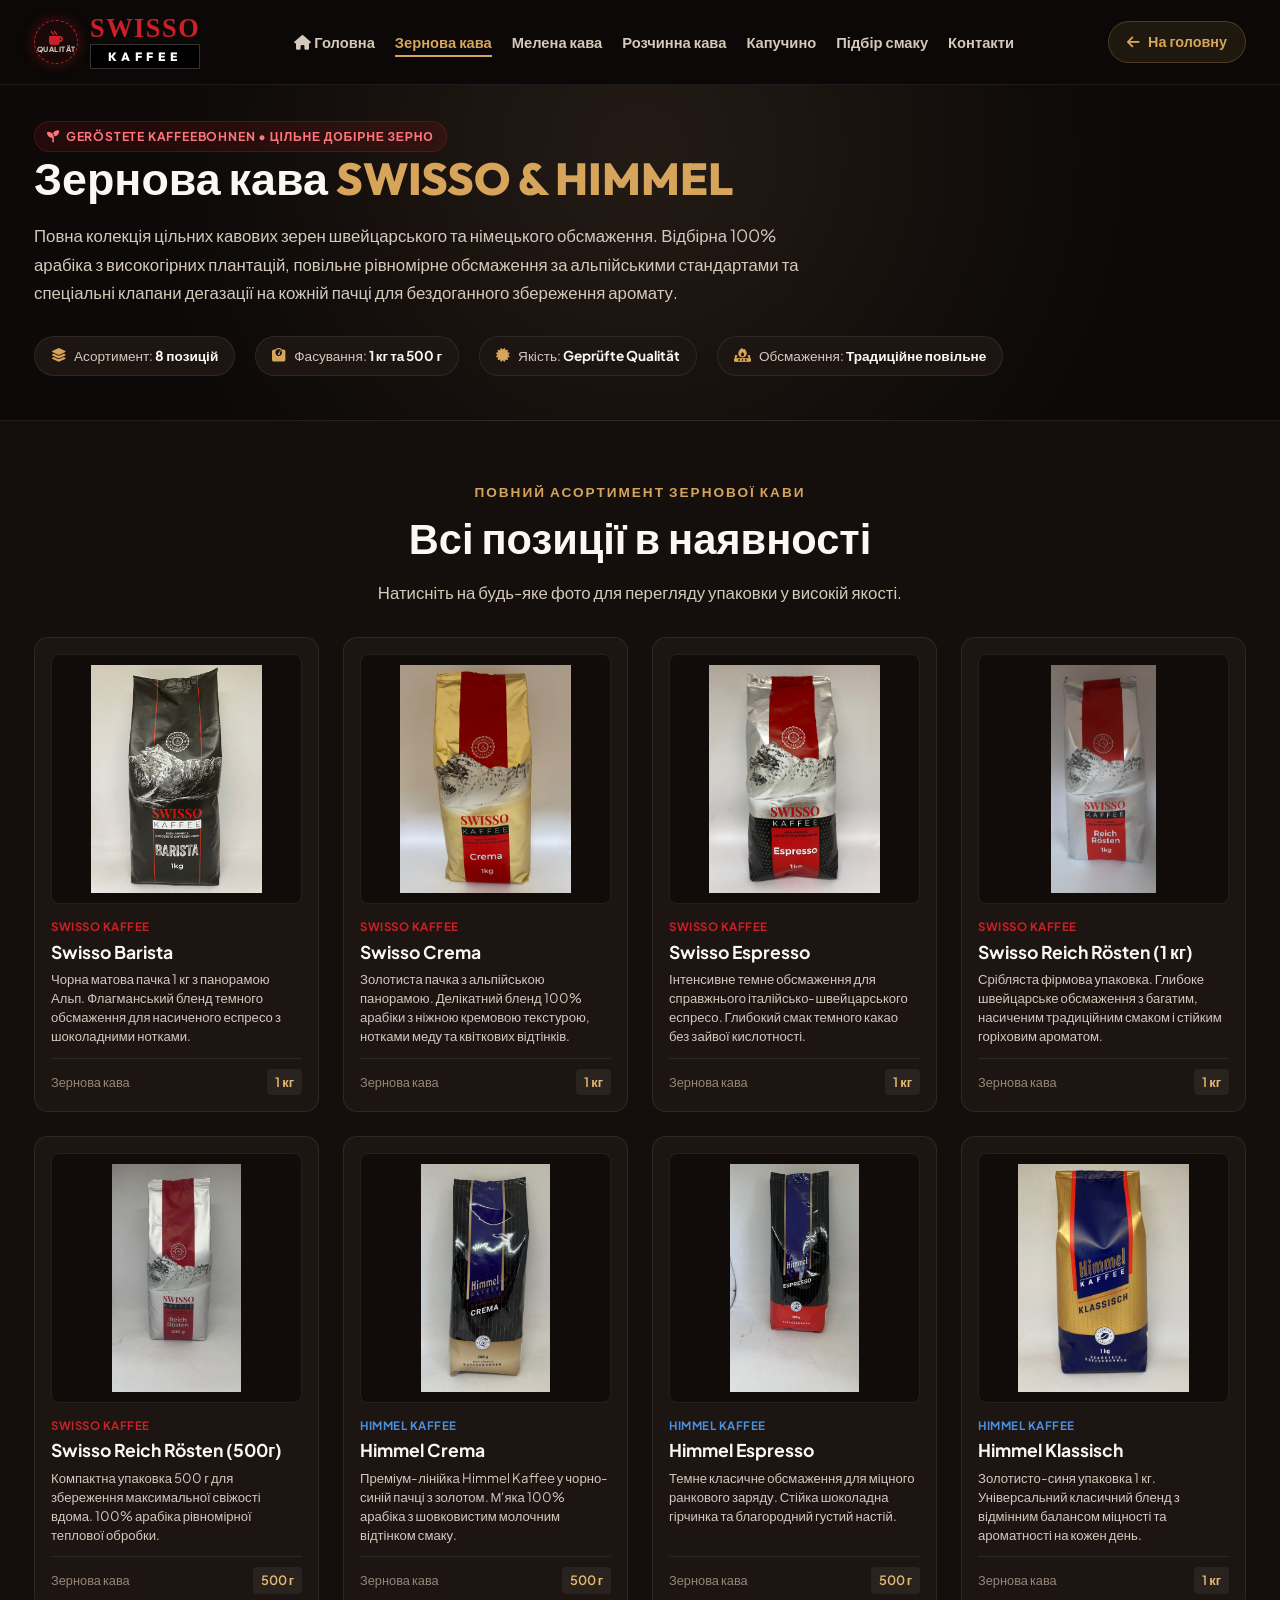
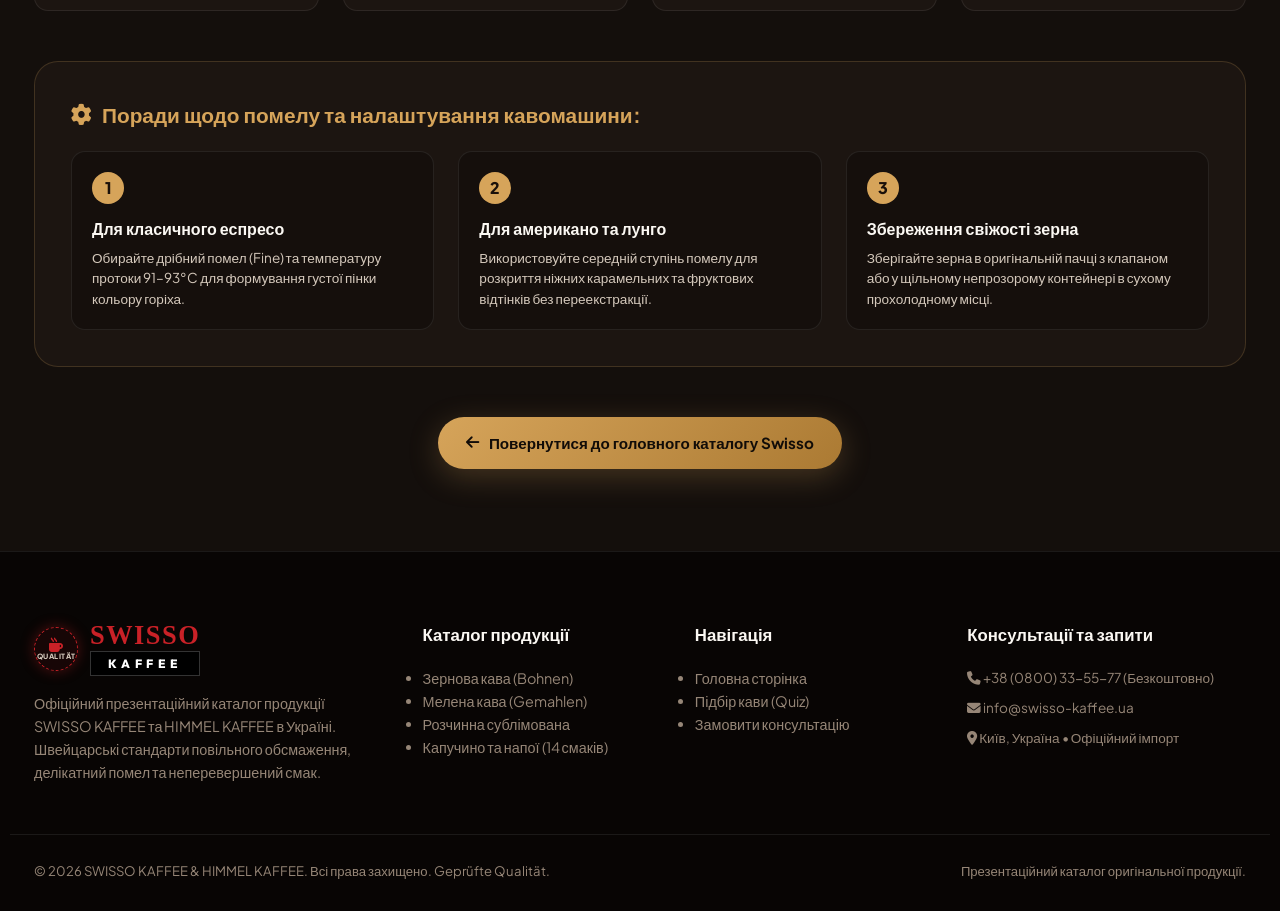
==== beans.html @ 4f6c90ad "refactor: migrate consultation form and telegram notification logic to backend api" ====
<!DOCTYPE html>
<html lang="uk">
<head>
  <meta charset="UTF-8">
  <meta name="viewport" content="width=device-width, initial-scale=1.0, viewport-fit=cover">
  <title>Зернова кава SWISSO KAFFEE & HIMMEL — Повний каталог (Bohnen)</title>
  <meta name="description" content="Повний каталог натуральної зернової кави SWISSO KAFFEE та Himmel Kaffee в Україні. Swisso Barista, Crema, Espresso, Reich Rösten, Himmel Klassisch. Швейцарська якість Geprüfte Qualität.">
  <meta name="keywords" content="Зернова кава Swisso, кава в зернах, Swisso Barista, Swisso Crema, Swisso Espresso, Reich Rösten, Himmel Kaffee, швейцарська кава">

  <!-- Open Graph -->
  <meta property="og:title" content="Зернова кава SWISSO KAFFEE — Повний каталог">
  <meta property="og:description" content="Цільні добірні зерна повільного альпійського обсмаження для професійних та домашніх кавомашин.">
  <meta property="og:type" content="website">
  <meta property="og:url" content="https://bestcoffe.shop/beans.html">
  <meta property="og:image" content="https://bestcoffe.shop/assets/products/beans/swisso_barista_1kg.jpg">
  <link rel="canonical" href="https://bestcoffe.shop/beans.html">

  <!-- Structured Data (Schema.org JSON-LD) -->
  <script type="application/ld+json">
  {
    "@context": "https://schema.org",
    "@graph": [
      {
        "@type": "BreadcrumbList",
        "itemListElement": [
          {
            "@type": "ListItem",
            "position": 1,
            "name": "Головна",
            "item": "https://bestcoffe.shop/"
          },
          {
            "@type": "ListItem",
            "position": 2,
            "name": "Зернова кава",
            "item": "https://bestcoffe.shop/beans.html"
          }
        ]
      },
      {
        "@type": "CollectionPage",
        "@id": "https://bestcoffe.shop/beans.html#collection",
        "url": "https://bestcoffe.shop/beans.html",
        "name": "Зернова кава SWISSO KAFFEE & HIMMEL — Повний каталог",
        "description": "Цільні добірні зерна повільного альпійського обсмаження для професійних та домашніх кавомашин.",
        "isPartOf": {
          "@type": "WebSite",
          "name": "SWISSO KAFFEE",
          "url": "https://bestcoffe.shop/"
        },
        "mainEntity": {
          "@type": "ItemList",
          "itemListElement": [
            {
              "@type": "Product",
              "position": 1,
              "name": "Swisso Barista 100% Arabica 1 кг",
              "image": "https://bestcoffe.shop/assets/products/beans/swisso_barista_1kg.jpg",
              "description": "Флагманська купажна композиція преміальної високогірної арабіки середнього швейцарського обсмаження.",
              "brand": { "@type": "Brand", "name": "Swisso Kaffee" }
            },
            {
              "@type": "Product",
              "position": 2,
              "name": "Swisso Crema 1 кг",
              "image": "https://bestcoffe.shop/assets/products/beans/swisso_crema_1kg.jpg",
              "description": "Збалансований оксамитовий бленд для ніжного еспресо з густою вершковою золотавою пінкою crema.",
              "brand": { "@type": "Brand", "name": "Swisso Kaffee" }
            },
            {
              "@type": "Product",
              "position": 3,
              "name": "Swisso Espresso 1 кг",
              "image": "https://bestcoffe.shop/assets/products/beans/swisso_espresso_1kg.jpg",
              "description": "Інтенсивний класичний бленд темного обсмаження для міцного підбадьорливого еспресо.",
              "brand": { "@type": "Brand", "name": "Swisso Kaffee" }
            },
            {
              "@type": "Product",
              "position": 4,
              "name": "Swisso Reich Rösten 1 кг",
              "image": "https://bestcoffe.shop/assets/products/beans/swisso_reich_rosten_1kg.jpg",
              "description": "Багатий глибокий смак повільного альпійського обсмаження з нотами гіркого шоколаду.",
              "brand": { "@type": "Brand", "name": "Swisso Kaffee" }
            },
            {
              "@type": "Product",
              "position": 5,
              "name": "Himmel Klassisch 1 кг",
              "image": "https://bestcoffe.shop/assets/products/beans/himmel_klassisch_1kg.jpg",
              "description": "Німецький стандарт традиційного смаку з помірною міцністю та м'яким горіховим посмаком.",
              "brand": { "@type": "Brand", "name": "Himmel Kaffee" }
            },
            {
              "@type": "Product",
              "position": 6,
              "name": "Himmel Crema 1 кг",
              "image": "https://bestcoffe.shop/assets/products/beans/himmel_crema_1kg.jpg",
              "description": "Делікатний м'який бленд з густою стійкою пінкою та карамельно-вершковими відтінками.",
              "brand": { "@type": "Brand", "name": "Himmel Kaffee" }
            },
            {
              "@type": "Product",
              "position": 7,
              "name": "Himmel Espresso 1 кг",
              "image": "https://bestcoffe.shop/assets/products/beans/himmel_espresso_1kg.jpg",
              "description": "Міцний виразний еспресо традиційного темного обсмаження з приємною гірчинкою какао.",
              "brand": { "@type": "Brand", "name": "Himmel Kaffee" }
            }
          ]
        }
      }
    ]
  }
  </script>

  <!-- Favicon -->
  <link rel="icon" type="image/svg+xml" href="assets/images/favicon.svg">
  <link rel="icon" type="image/png" sizes="32x32" href="assets/images/favicon-32x32.png">
  <link rel="apple-touch-icon" sizes="180x180" href="assets/images/apple-touch-icon.png">
  <link rel="shortcut icon" href="favicon.ico">

  <!-- Google Fonts -->
  <link rel="preconnect" href="https://fonts.googleapis.com">
  <link rel="preconnect" href="https://fonts.gstatic.com" crossorigin>
  <link href="https://fonts.googleapis.com/css2?family=Outfit:wght@400;500;600;700;800;900&family=Plus+Jakarta+Sans:wght@300;400;500;600;700&display=swap" rel="stylesheet">

  <!-- Font Awesome -->
  <link rel="stylesheet" href="https://cdnjs.cloudflare.com/ajax/libs/font-awesome/6.5.1/css/all.min.css">

  <!-- Custom Styles -->
  <link rel="stylesheet" href="styles.css">
</head>
<body>


  <!-- Main Navigation -->
  <header class="navbar" id="navbar">
    <div class="container nav-container">
      <a href="/" class="brand-logo-container" aria-label="Swisso Kaffee Головна">
        <div class="brand-stamp">
          <i class="fa-solid fa-mug-hot brand-stamp-icon"></i>
          <span class="brand-stamp-text">QUALITÄT</span>
        </div>
        <div class="brand-title-group">
          <span class="brand-title-swisso">SWISSO</span>
          <span class="brand-title-kaffee">KAFFEE</span>
        </div>
      </a>

      <!-- Desktop Navigation Links -->
      <ul class="nav-links" id="navLinks">
        <li><a href="/" class="nav-link"><i class="fa-solid fa-house"></i> Головна</a></li>
        <li><a href="beans" class="nav-link active" style="color: var(--gold-primary);">Зернова кава</a></li>
        <li><a href="ground" class="nav-link">Мелена кава</a></li>
        <li><a href="instant" class="nav-link">Розчинна кава</a></li>
        <li><a href="cappuccino" class="nav-link">Капучино</a></li>
        <li><a href="/#coffee-quiz" class="nav-link">Підбір смаку</a></li>
        <li><a href="/#contact-inquiry" class="nav-link">Контакти</a></li>
      </ul>

      <!-- Contact CTA in header -->
      <div class="nav-actions">
        <a href="/" class="btn-back-home">
          <i class="fa-solid fa-arrow-left"></i>
          <span>На головну</span>
        </a>
        <button class="btn-mobile-toggle" id="mobileMenuToggle" aria-label="Меню">
          <i class="fa-solid fa-bars"></i>
        </button>
      </div>
    </div>
  </header>

  <!-- Dedicated Page Hero Header -->
  <section class="page-hero">
    <div class="container">


      <div class="badge-tag">
        <i class="fa-solid fa-seedling"></i> Geröstete Kaffeebohnen • Цільне добірне зерно
      </div>

      <h1 class="page-hero-title">
        Зернова кава <span>SWISSO & HIMMEL</span>
      </h1>

      <p class="page-hero-desc">
        Повна колекція цільних кавових зерен швейцарського та німецького обсмаження. 
        Відбірна 100% арабіка з високогірних плантацій, повільне рівномірне обсмаження за альпійськими стандартами 
        та спеціальні клапани дегазації на кожній пачці для бездоганного збереження аромату.
      </p>

      <div class="page-stats-strip">
        <div class="stat-pill">
          <i class="fa-solid fa-layer-group"></i>
          <span>Асортимент: <strong>8 позицій</strong></span>
        </div>
        <div class="stat-pill">
          <i class="fa-solid fa-weight-scale"></i>
          <span>Фасування: <strong>1 кг та 500 г</strong></span>
        </div>
        <div class="stat-pill">
          <i class="fa-solid fa-certificate"></i>
          <span>Якість: <strong>Geprüfte Qualität</strong></span>
        </div>
        <div class="stat-pill">
          <i class="fa-solid fa-fire-burner"></i>
          <span>Обсмаження: <strong>Традиційне повільне</strong></span>
        </div>
      </div>
    </div>
  </section>



  <!-- Complete Catalog Gallery of All Bean Products -->
  <section class="category-section" style="background: var(--bg-secondary); padding-top: 60px;">
    <div class="container">
      <div class="section-header">
        <div class="section-subtitle">Повний асортимент зернової кави</div>
        <h2 class="section-title">Всі позиції в наявності</h2>
        <p class="section-desc">
          Натисніть на будь-яке фото для перегляду упаковки у високій якості.
        </p>
      </div>

      <div class="products-catalog-grid">
        <!-- Item 1: Barista 1kg -->
        <div class="product-item-card">
          <div class="item-thumb-box" onclick="openLightbox('assets/products/beans/swisso_barista_1kg.jpg', 'SWISSO Barista 1kg')">
            <img src="assets/products/beans/swisso_barista_1kg.jpg" alt="Swisso Barista 1kg" loading="lazy">
          </div>
          <span class="item-brand-tag">SWISSO KAFFEE</span>
          <h4 class="item-name">Swisso Barista</h4>
          <p class="item-desc">Чорна матова пачка 1 кг з панорамою Альп. Флагманський бленд темного обсмаження для насиченого еспресо з шоколадними нотками.</p>
          <div class="item-meta-bar">
            <span>Зернова кава</span>
            <span class="item-weight-badge">1 кг</span>
          </div>
        </div>

        <!-- Item 2: Crema 1kg -->
        <div class="product-item-card">
          <div class="item-thumb-box" onclick="openLightbox('assets/products/beans/swisso_crema_1kg.jpg', 'SWISSO Crema 1kg')">
            <img src="assets/products/beans/swisso_crema_1kg.jpg" alt="Swisso Crema 1kg" loading="lazy">
          </div>
          <span class="item-brand-tag">SWISSO KAFFEE</span>
          <h4 class="item-name">Swisso Crema</h4>
          <p class="item-desc">Золотиста пачка з альпійською панорамою. Делікатний бленд 100% арабіки з ніжною кремовою текстурою, нотками меду та квіткових відтінків.</p>
          <div class="item-meta-bar">
            <span>Зернова кава</span>
            <span class="item-weight-badge">1 кг</span>
          </div>
        </div>

        <!-- Item 3: Espresso 1kg -->
        <div class="product-item-card">
          <div class="item-thumb-box" onclick="openLightbox('assets/products/beans/swisso_espresso_1kg.jpg', 'SWISSO Espresso 1kg')">
            <img src="assets/products/beans/swisso_espresso_1kg.jpg" alt="Swisso Espresso 1kg" loading="lazy">
          </div>
          <span class="item-brand-tag">SWISSO KAFFEE</span>
          <h4 class="item-name">Swisso Espresso</h4>
          <p class="item-desc">Інтенсивне темне обсмаження для справжнього італійсько-швейцарського еспресо. Глибокий смак темного какао без зайвої кислотності.</p>
          <div class="item-meta-bar">
            <span>Зернова кава</span>
            <span class="item-weight-badge">1 кг</span>
          </div>
        </div>

        <!-- Item 4: Reich Rosten 1kg -->
        <div class="product-item-card">
          <div class="item-thumb-box" onclick="openLightbox('assets/products/beans/swisso_reich_rosten_1kg.jpg', 'SWISSO Reich Rösten 1kg')">
            <img src="assets/products/beans/swisso_reich_rosten_1kg.jpg" alt="Swisso Reich Rösten 1kg" loading="lazy">
          </div>
          <span class="item-brand-tag">SWISSO KAFFEE</span>
          <h4 class="item-name">Swisso Reich Rösten (1 кг)</h4>
          <p class="item-desc">Срібляста фірмова упаковка. Глибоке швейцарське обсмаження з багатим, насиченим традиційним смаком і стійким горіховим ароматом.</p>
          <div class="item-meta-bar">
            <span>Зернова кава</span>
            <span class="item-weight-badge">1 кг</span>
          </div>
        </div>

        <!-- Item 5: Reich Rosten 500g -->
        <div class="product-item-card">
          <div class="item-thumb-box" onclick="openLightbox('assets/products/beans/swisso_reich_rosten_500g.jpg', 'SWISSO Reich Rösten 500g')">
            <img src="assets/products/beans/swisso_reich_rosten_500g.jpg" alt="Swisso Reich Rösten 500g" loading="lazy">
          </div>
          <span class="item-brand-tag">SWISSO KAFFEE</span>
          <h4 class="item-name">Swisso Reich Rösten (500г)</h4>
          <p class="item-desc">Компактна упаковка 500 г для збереження максимальної свіжості вдома. 100% арабіка рівномірної теплової обробки.</p>
          <div class="item-meta-bar">
            <span>Зернова кава</span>
            <span class="item-weight-badge">500 г</span>
          </div>
        </div>

        <!-- Item 6: Himmel Crema 500g -->
        <div class="product-item-card">
          <div class="item-thumb-box" onclick="openLightbox('assets/products/beans/himmel_crema_500g.jpg', 'Himmel Crema 500g')">
            <img src="assets/products/beans/himmel_crema_500g.jpg" alt="Himmel Crema 500g" loading="lazy">
          </div>
          <span class="item-brand-tag himmel">HIMMEL KAFFEE</span>
          <h4 class="item-name">Himmel Crema</h4>
          <p class="item-desc">Преміум-лінійка Himmel Kaffee у чорно-синій пачці з золотом. М'яка 100% арабіка з шовковистим молочним відтінком смаку.</p>
          <div class="item-meta-bar">
            <span>Зернова кава</span>
            <span class="item-weight-badge">500 г</span>
          </div>
        </div>

        <!-- Item 7: Himmel Espresso 500g -->
        <div class="product-item-card">
          <div class="item-thumb-box" onclick="openLightbox('assets/products/beans/himmel_espresso_500g.jpg', 'Himmel Espresso 500g')">
            <img src="assets/products/beans/himmel_espresso_500g.jpg" alt="Himmel Espresso 500g" loading="lazy">
          </div>
          <span class="item-brand-tag himmel">HIMMEL KAFFEE</span>
          <h4 class="item-name">Himmel Espresso</h4>
          <p class="item-desc">Темне класичне обсмаження для міцного ранкового заряду. Стійка шоколадна гірчинка та благородний густий настій.</p>
          <div class="item-meta-bar">
            <span>Зернова кава</span>
            <span class="item-weight-badge">500 г</span>
          </div>
        </div>

        <!-- Item 8: Himmel Klassisch 1kg -->
        <div class="product-item-card">
          <div class="item-thumb-box" onclick="openLightbox('assets/products/beans/himmel_klassisch_1kg.jpg', 'Himmel Klassisch 1kg')">
            <img src="assets/products/beans/himmel_klassisch_1kg.jpg" alt="Himmel Klassisch 1kg" loading="lazy">
          </div>
          <span class="item-brand-tag himmel">HIMMEL KAFFEE</span>
          <h4 class="item-name">Himmel Klassisch</h4>
          <p class="item-desc">Золотисто-синя упаковка 1 кг. Універсальний класичний бленд з відмінним балансом міцності та ароматності на кожен день.</p>
          <div class="item-meta-bar">
            <span>Зернова кава</span>
            <span class="item-weight-badge">1 кг</span>
          </div>
        </div>
      </div>

      <!-- Brewing Tips Box -->
      <div class="prep-guide-box">
        <div class="prep-guide-title">
          <i class="fa-solid fa-gear"></i> Поради щодо помелу та налаштування кавомашини:
        </div>
        <div class="prep-steps-grid">
          <div class="prep-step-card">
            <div class="step-num-badge">1</div>
            <h4>Для класичного еспресо</h4>
            <p>Обирайте дрібний помел (Fine) та температуру протоки 91–93°C для формування густої пінки кольору горіха.</p>
          </div>
          <div class="prep-step-card">
            <div class="step-num-badge">2</div>
            <h4>Для американо та лунго</h4>
            <p>Використовуйте середній ступінь помелу для розкриття ніжних карамельних та фруктових відтінків без переекстракції.</p>
          </div>
          <div class="prep-step-card">
            <div class="step-num-badge">3</div>
            <h4>Збереження свіжості зерна</h4>
            <p>Зберігайте зерна в оригінальній пачці з клапаном або у щільному непрозорому контейнері в сухому прохолодному місці.</p>
          </div>
        </div>
      </div>

      <!-- Back to main page button -->
      <div style="text-align: center; margin: 40px 0;">
        <a href="/#zernova-kava" class="btn-primary" style="display: inline-flex; align-items: center; gap: 10px;">
          <i class="fa-solid fa-arrow-left"></i> Повернутися до головного каталогу Swisso
        </a>
      </div>
    </div>
  </section>

  <!-- Lightbox Modal for Photo Enlargement -->
  <div class="lightbox-modal" id="lightboxModal" onclick="closeLightbox(event)">
    <div class="lightbox-content">
      <button class="lightbox-close-btn" onclick="closeLightbox(event)">&times;</button>
      <img src="" alt="" class="lightbox-img" id="lightboxImg">
      <div class="lightbox-caption" id="lightboxCaption"></div>
    </div>
  </div>

  <!-- Toast Notification Container -->
  <div class="toast-notification" id="toastNotification">
    <i class="fa-solid fa-circle-check"></i>
    <span id="toastMessage">Повідомлення</span>
  </div>

  <!-- Footer -->
  <footer class="site-footer">
    <div class="container footer-grid">
      <div class="footer-col brand-col">
        <div class="brand-logo-container" style="margin-bottom: 16px;">
          <div class="brand-stamp">
            <i class="fa-solid fa-mug-hot brand-stamp-icon"></i>
            <span class="brand-stamp-text">QUALITÄT</span>
          </div>
          <div class="brand-title-group">
            <span class="brand-title-swisso">SWISSO</span>
            <span class="brand-title-kaffee">KAFFEE</span>
          </div>
        </div>
        <p class="footer-tagline">
          Офіційний презентаційний каталог продукції SWISSO KAFFEE та HIMMEL KAFFEE в Україні. 
          Швейцарські стандарти повільного обсмаження, делікатний помел та неперевершений смак.
        </p>
      </div>

      <div class="footer-col">
        <h4 class="footer-col-title">Каталог продукції</h4>
        <ul class="footer-nav-list">
          <li><a href="beans">Зернова кава (Bohnen)</a></li>
          <li><a href="ground">Мелена кава (Gemahlen)</a></li>
          <li><a href="instant">Розчинна сублімована</a></li>
          <li><a href="cappuccino">Капучино та напої (14 смаків)</a></li>
        </ul>
      </div>

      <div class="footer-col">
        <h4 class="footer-col-title">Навігація</h4>
        <ul class="footer-nav-list">
          <li><a href="/">Головна сторінка</a></li>
          <li><a href="/#coffee-quiz">Підбір кави (Quiz)</a></li>
          <li><a href="/#contact-inquiry">Замовити консультацію</a></li>
        </ul>
      </div>

      <div class="footer-col">
        <h4 class="footer-col-title">Консультації та запити</h4>
        <div class="footer-contact-item">
          <i class="fa-solid fa-phone"></i>
          <span>+38 (0800) 33-55-77 (Безкоштовно)</span>
        </div>
        <div class="footer-contact-item">
          <i class="fa-solid fa-envelope"></i>
          <span>info@swisso-kaffee.ua</span>
        </div>
        <div class="footer-contact-item">
          <i class="fa-solid fa-location-dot"></i>
          <span>Київ, Україна • Офіційний імпорт</span>
        </div>
      </div>
    </div>

    <div class="container footer-bottom">
      <div>
        © 2026 SWISSO KAFFEE & HIMMEL KAFFEE. Всі права захищено. Geprüfte Qualität.
      </div>
      <div>
        Презентаційний каталог оригінальної продукції.
      </div>
    </div>
  </footer>

  <script src="script.js"></script>
</body>
</html>
---- styles.css ----
/* ==========================================================================
   SWISSO KAFFEE — OFFICIAL SHOWCASE & BRAND LANDING PAGE
   Alpine Heritage & Geprüfte Qualität Design System
   ========================================================================== */

:root {
  /* Color Palette matching authentic packaging */
  --bg-main: #0c0908;
  --bg-secondary: #140f0c;
  --bg-card: #1c1511;
  --bg-card-hover: #261c16;
  --bg-glass: rgba(28, 21, 17, 0.85);
  --bg-glass-light: rgba(255, 255, 255, 0.05);

  /* Swisso Brand Colors from packaging */
  --swisso-red: #c92127;
  --swisso-red-dark: #9e151a;
  --swisso-red-glow: rgba(201, 33, 39, 0.35);

  --gold-primary: #d6a45a;
  --gold-hover: #e8b971;
  --gold-dark: #ab7a33;
  --gold-glow: rgba(214, 164, 90, 0.25);

  --silver-accent: #e5e9ec;
  --silver-dark: #8c969e;

  --cream-light: #fbf8f3;
  --cream-muted: #d5c9bc;
  --cream-dark: #968677;

  --border-subtle: rgba(214, 164, 90, 0.2);
  --border-glass: rgba(255, 255, 255, 0.08);

  /* Typography */
  --font-heading: 'Outfit', sans-serif;
  --font-body: 'Plus Jakarta Sans', sans-serif;

  /* Shadows */
  --shadow-sm: 0 4px 15px rgba(0, 0, 0, 0.3);
  --shadow-md: 0 10px 30px rgba(0, 0, 0, 0.45);
  --shadow-lg: 0 20px 50px rgba(0, 0, 0, 0.65);
  --shadow-red: 0 8px 30px rgba(201, 33, 39, 0.3);
  --shadow-gold: 0 8px 30px rgba(214, 164, 90, 0.25);

  /* Transitions */
  --transition-fast: 0.2s ease;
  --transition-normal: 0.35s cubic-bezier(0.16, 1, 0.3, 1);
  --radius-sm: 8px;
  --radius-md: 14px;
  --radius-lg: 24px;
  --radius-full: 9999px;
}

/* Reset */
*, *::before, *::after {
  box-sizing: border-box;
  margin: 0;
  padding: 0;
}

html {
  scroll-behavior: smooth;
  font-size: 16px;
}

body {
  font-family: var(--font-body);
  background-color: var(--bg-main);
  color: var(--cream-light);
  line-height: 1.6;
  overflow-x: hidden;
  -webkit-font-smoothing: antialiased;
}

img {
  max-width: 100%;
  height: auto;
  display: block;
}

a {
  color: inherit;
  text-decoration: none;
  transition: color var(--transition-fast);
}

button {
  cursor: pointer;
  border: none;
  outline: none;
  font-family: inherit;
  transition: all var(--transition-normal);
}

.container {
  width: 100%;
  max-width: 1260px;
  margin: 0 auto;
  padding: 0 24px;
}

/* Top Announcement Bar */
.top-bar {
  display: none !important;
}

/* ==========================================================================
   AUTHENTIC BRAND LOGO (Matches physical packaging)
   ========================================================================== */
.brand-logo-container {
  display: flex;
  align-items: center;
  gap: 12px;
}

.brand-stamp {
  width: 44px;
  height: 44px;
  border: 1.5px dashed var(--swisso-red);
  border-radius: 50%;
  display: flex;
  flex-direction: column;
  align-items: center;
  justify-content: center;
  padding: 3px;
  background: rgba(201, 33, 39, 0.08);
  box-shadow: 0 0 14px var(--swisso-red-glow);
  flex-shrink: 0;
}
.brand-stamp-icon {
  font-size: 0.9rem;
  color: var(--swisso-red);
}
.brand-stamp-text {
  font-size: 0.45rem;
  font-weight: 800;
  text-transform: uppercase;
  letter-spacing: 0.5px;
  color: var(--cream-muted);
  line-height: 1;
}

.brand-title-group {
  display: flex;
  flex-direction: column;
}
.brand-title-swisso {
  font-family: 'Times New Roman', Times, serif;
  font-size: 1.65rem;
  font-weight: 900;
  letter-spacing: 1.5px;
  color: var(--swisso-red);
  line-height: 1;
}
.brand-title-kaffee {
  background: #000000;
  color: #ffffff;
  font-family: var(--font-heading);
  font-size: 0.75rem;
  font-weight: 800;
  letter-spacing: 4.5px;
  padding: 2px 4px;
  margin-top: 2px;
  text-transform: uppercase;
  text-align: center;
  border: 1px solid rgba(255, 255, 255, 0.2);
}

/* Navbar */
.navbar {
  position: sticky;
  top: 0;
  z-index: 1000;
  background: rgba(12, 9, 8, 0.92);
  backdrop-filter: blur(16px);
  -webkit-backdrop-filter: blur(16px);
  border-bottom: 1px solid var(--border-glass);
  transition: all var(--transition-normal);
}

.nav-container {
  display: flex;
  align-items: center;
  justify-content: space-between;
  height: 84px;
  position: relative;
}

.nav-links {
  display: flex;
  align-items: center;
  gap: 20px;
  list-style: none;
}
.nav-link {
  font-size: 0.92rem;
  font-weight: 600;
  color: var(--cream-muted);
  position: relative;
  padding: 6px 0;
  white-space: nowrap;
}
.nav-link:hover, .nav-link.active {
  color: var(--gold-hover);
}
.nav-link::after {
  content: '';
  position: absolute;
  bottom: 0;
  left: 0;
  width: 0;
  height: 2px;
  background: var(--gold-primary);
  transition: width var(--transition-fast);
}
.nav-link:hover::after, .nav-link.active::after {
  width: 100%;
}

.nav-actions {
  display: flex;
  align-items: center;
  gap: 12px;
  flex-shrink: 0;
  flex-wrap: nowrap;
}

.nav-contact-btn {
  background: linear-gradient(135deg, var(--swisso-red) 0%, var(--swisso-red-dark) 100%);
  color: #ffffff;
  padding: 10px 20px;
  border-radius: var(--radius-full);
  font-size: 0.88rem;
  font-weight: 700;
  display: inline-flex;
  align-items: center;
  gap: 8px;
  box-shadow: var(--shadow-red);
  white-space: nowrap;
  flex-shrink: 0;
}
.nav-contact-btn:hover {
  transform: translateY(-2px);
  background: linear-gradient(135deg, #e52c33 0%, var(--swisso-red) 100%);
}

.btn-mobile-toggle {
  display: none;
  background: rgba(255, 255, 255, 0.08);
  border: 1px solid var(--border-glass);
  color: var(--cream-light);
  font-size: 1.25rem;
  width: 44px;
  height: 44px;
  border-radius: var(--radius-sm);
  align-items: center;
  justify-content: center;
  cursor: pointer;
  transition: all var(--transition-fast);
  flex-shrink: 0;
}
.btn-mobile-toggle:hover {
  background: rgba(214, 164, 90, 0.15);
  border-color: var(--gold-primary);
  color: var(--gold-hover);
}

/* ==========================================================================
   COMMON UI BUTTONS & LABELS
   ========================================================================== */
.btn-primary {
  background: linear-gradient(135deg, var(--gold-primary) 0%, var(--gold-dark) 100%);
  color: #110c08;
  font-weight: 700;
  padding: 14px 28px;
  border-radius: var(--radius-full);
  display: inline-flex;
  align-items: center;
  justify-content: center;
  gap: 10px;
  font-size: 0.95rem;
  box-shadow: var(--shadow-gold);
}
.btn-primary:hover {
  transform: translateY(-2px);
  background: linear-gradient(135deg, var(--gold-hover) 0%, var(--gold-primary) 100%);
  box-shadow: 0 12px 35px rgba(214, 164, 90, 0.35);
}

.btn-outline {
  background: transparent;
  border: 1px solid var(--border-subtle);
  color: var(--cream-light);
  font-weight: 600;
  padding: 13px 26px;
  border-radius: var(--radius-full);
  display: inline-flex;
  align-items: center;
  justify-content: center;
  gap: 10px;
  font-size: 0.95rem;
}
.btn-outline:hover {
  border-color: var(--gold-primary);
  background: rgba(214, 164, 90, 0.08);
  color: var(--gold-hover);
  transform: translateY(-2px);
}

.badge-tag {
  display: inline-flex;
  align-items: center;
  gap: 6px;
  padding: 5px 12px;
  border-radius: var(--radius-full);
  font-size: 0.76rem;
  font-weight: 700;
  text-transform: uppercase;
  letter-spacing: 0.8px;
  background: rgba(201, 33, 39, 0.12);
  color: #ff757b;
  border: 1px solid rgba(201, 33, 39, 0.25);
  width: fit-content;
}
.badge-gold {
  background: rgba(214, 164, 90, 0.12);
  color: var(--gold-hover);
  border-color: rgba(214, 164, 90, 0.25);
}

.section-header {
  text-align: center;
  max-width: 780px;
  margin: 0 auto 50px auto;
}
.section-subtitle {
  font-size: 0.85rem;
  text-transform: uppercase;
  letter-spacing: 2px;
  color: var(--gold-primary);
  font-weight: 700;
  margin-bottom: 12px;
}
.section-title {
  font-family: var(--font-heading);
  font-size: 2.6rem;
  font-weight: 800;
  color: var(--cream-light);
  line-height: 1.2;
  margin-bottom: 16px;
}
.section-desc {
  font-size: 1.05rem;
  color: var(--cream-muted);
}

/* ==========================================================================
   HERO SECTION
   ========================================================================== */
.hero-section {
  position: relative;
  padding: 60px 0 90px 0;
  overflow: hidden;
  background: radial-gradient(circle at 75% 35%, rgba(201, 33, 39, 0.08) 0%, rgba(12, 9, 8, 0) 60%);
}

.hero-grid {
  display: grid;
  grid-template-columns: 1.15fr 1fr;
  gap: 50px;
  align-items: center;
}

.hero-headline {
  font-family: var(--font-heading);
  font-size: 3.3rem;
  font-weight: 900;
  line-height: 1.15;
  color: var(--cream-light);
  margin: 18px 0;
}
.hero-headline .highlight-red {
  color: var(--swisso-red);
}
.hero-headline .highlight-gold {
  background: linear-gradient(135deg, #ffffff 0%, var(--gold-primary) 60%, var(--gold-dark) 100%);
  -webkit-background-clip: text;
  -webkit-text-fill-color: transparent;
}

.hero-text {
  font-size: 1.12rem;
  color: var(--cream-muted);
  line-height: 1.7;
  margin-bottom: 24px;
}

.hero-ctas {
  display: flex;
  flex-wrap: wrap;
  gap: 16px;
}

.hero-trust-metrics {
  display: grid;
  grid-template-columns: repeat(3, 1fr);
  gap: 20px;
  margin-top: 35px;
  padding-top: 25px;
  border-top: 1px solid var(--border-glass);
}
.metric-item {
  display: flex;
  flex-direction: column;
}
.metric-number {
  font-family: var(--font-heading);
  font-size: 1.8rem;
  font-weight: 800;
  color: var(--gold-hover);
  line-height: 1;
}
.metric-label {
  font-size: 0.8rem;
  color: var(--cream-dark);
  margin-top: 4px;
}

/* Hero Visual Showcase */
.hero-visual-card {
  position: relative;
  border-radius: var(--radius-lg);
}
.hero-img-frame {
  position: relative;
  border-radius: var(--radius-lg);
  overflow: hidden;
  box-shadow: var(--shadow-lg);
  border: 1px solid var(--border-subtle);
  background: #17110e;
  height: 440px;
}
.hero-img-frame img {
  width: 100%;
  height: 100%;
  object-fit: contain;
  padding: 16px;
  transition: transform 0.6s ease;
}
.hero-visual-card:hover .hero-img-frame img {
  transform: scale(1.03);
}

.hero-floating-pill {
  position: absolute;
  background: rgba(20, 15, 12, 0.94);
  backdrop-filter: blur(12px);
  border: 1px solid var(--border-subtle);
  border-radius: var(--radius-md);
  padding: 12px 18px;
  box-shadow: var(--shadow-md);
  display: flex;
  align-items: center;
  gap: 12px;
  z-index: 10;
  animation: floatAnim 4s ease-in-out infinite alternate;
}
.hero-floating-pill.pill-1 {
  bottom: 20px;
  left: -20px;
}
.hero-floating-pill.pill-2 {
  top: 25px;
  right: -20px;
  animation-delay: 2s;
}

@keyframes floatAnim {
  0% { transform: translateY(0); }
  100% { transform: translateY(-8px); }
}

.pill-icon {
  width: 38px;
  height: 38px;
  background: rgba(201, 33, 39, 0.15);
  color: var(--swisso-red);
  border-radius: 50%;
  display: flex;
  align-items: center;
  justify-content: center;
  font-size: 1.1rem;
}
.pill-title {
  font-size: 0.88rem;
  font-weight: 700;
  color: var(--cream-light);
}
.pill-desc {
  font-size: 0.74rem;
  color: var(--cream-muted);
}

/* ==========================================================================
   FEATURES STRIP
   ========================================================================== */
.features-strip {
  padding: 40px 0;
  background: var(--bg-secondary);
  border-top: 1px solid var(--border-glass);
  border-bottom: 1px solid var(--border-glass);
}
.features-grid {
  display: grid;
  grid-template-columns: repeat(4, 1fr);
  gap: 28px;
}
.feature-box {
  display: flex;
  align-items: flex-start;
  gap: 16px;
}
.feature-icon-circle {
  width: 48px;
  height: 48px;
  flex-shrink: 0;
  border-radius: var(--radius-md);
  background: rgba(201, 33, 39, 0.1);
  border: 1px solid rgba(201, 33, 39, 0.25);
  color: var(--swisso-red);
  display: flex;
  align-items: center;
  justify-content: center;
  font-size: 1.3rem;
}
.feature-box-title {
  font-size: 0.95rem;
  font-weight: 700;
  color: var(--cream-light);
  margin-bottom: 4px;
}
.feature-box-text {
  font-size: 0.82rem;
  color: var(--cream-muted);
  line-height: 1.5;
}

/* ==========================================================================
   CATEGORY SECTIONS (4 DISTINCT SECTIONS AS REQUESTED)
   ========================================================================== */
.category-section {
  padding: 42px 0;
  position: relative;
}
.category-section .section-header {
  margin: 0 auto 30px auto;
}
.category-section:nth-child(even) {
  background: var(--bg-secondary);
}

/* Featured Hero Product Card in Category */
.category-featured-card {
  display: grid;
  grid-template-columns: 1fr 1.2fr;
  gap: 48px;
  align-items: center;
  background: var(--bg-card);
  border: 1px solid var(--border-subtle);
  border-radius: var(--radius-lg);
  padding: 36px;
  box-shadow: var(--shadow-lg);
  margin-bottom: 0;
}
.category-section:nth-child(even) .category-featured-card {
  grid-template-columns: 1.2fr 1fr;
}
.category-section:nth-child(even) .featured-media-col {
  order: 2;
}

.featured-media-col {
  position: relative;
}
.featured-photo-frame {
  position: relative;
  border-radius: var(--radius-md);
  overflow: hidden;
  background: #100b08;
  border: 1px solid var(--border-glass);
  box-shadow: var(--shadow-md);
  height: 440px;
  display: flex;
  align-items: center;
  justify-content: center;
  cursor: pointer;
}
.featured-photo-frame img {
  max-width: 100%;
  max-height: 100%;
  object-fit: contain;
  padding: 12px;
  transition: transform 0.5s ease;
}
.featured-photo-frame:hover img {
  transform: scale(1.05);
}

.photo-badge {
  position: absolute;
  top: 14px;
  left: 14px;
  background: rgba(12, 9, 8, 0.85);
  backdrop-filter: blur(8px);
  border: 1px solid var(--border-subtle);
  padding: 6px 12px;
  border-radius: var(--radius-full);
  font-size: 0.75rem;
  font-weight: 700;
  color: var(--gold-hover);
}

.featured-info-col {
  display: flex;
  flex-direction: column;
  gap: 16px;
}

.product-series-title {
  font-family: var(--font-heading);
  font-size: 2.2rem;
  font-weight: 800;
  color: var(--cream-light);
  line-height: 1.2;
}

.product-specs-pills {
  display: flex;
  flex-wrap: wrap;
  gap: 8px;
}
.spec-pill {
  background: rgba(255, 255, 255, 0.05);
  border: 1px solid var(--border-glass);
  color: var(--cream-muted);
  padding: 4px 12px;
  border-radius: var(--radius-full);
  font-size: 0.78rem;
  font-weight: 600;
}
.spec-pill strong {
  color: var(--gold-hover);
}

.product-lead-desc {
  font-size: 1rem;
  color: var(--cream-muted);
  line-height: 1.65;
}

/* Taste Meter */
.taste-profile-block {
  background: rgba(12, 9, 8, 0.6);
  border: 1px solid var(--border-glass);
  border-radius: var(--radius-md);
  padding: 16px 20px;
  display: flex;
  flex-direction: column;
  gap: 12px;
}
.taste-profile-title {
  font-size: 0.8rem;
  text-transform: uppercase;
  letter-spacing: 1.5px;
  color: var(--gold-primary);
  font-weight: 700;
}
.taste-bars-grid {
  display: grid;
  grid-template-columns: repeat(2, 1fr);
  gap: 12px 24px;
}
.taste-meter-item {
  display: flex;
  flex-direction: column;
  gap: 4px;
}
.taste-meter-label {
  display: flex;
  justify-content: space-between;
  font-size: 0.78rem;
  color: var(--cream-muted);
  font-weight: 600;
}
.meter-track {
  height: 6px;
  background: rgba(255, 255, 255, 0.1);
  border-radius: var(--radius-full);
  overflow: hidden;
}
.meter-fill {
  height: 100%;
  background: linear-gradient(90deg, var(--gold-dark), var(--gold-hover));
  border-radius: var(--radius-full);
}

.tasting-notes-row {
  display: flex;
  align-items: center;
  flex-wrap: wrap;
  gap: 8px;
}
.tasting-note-chip {
  background: rgba(214, 164, 90, 0.08);
  border: 1px solid rgba(214, 164, 90, 0.2);
  color: var(--cream-light);
  padding: 5px 12px;
  border-radius: var(--radius-full);
  font-size: 0.8rem;
  font-weight: 500;
}

/* Gallery Grid of Products in Category */
.category-gallery-heading {
  margin: 40px 0 20px 0;
  font-size: 1.25rem;
  font-weight: 700;
  color: var(--cream-light);
  display: flex;
  align-items: center;
  gap: 12px;
}
.category-gallery-heading::after {
  content: '';
  flex: 1;
  height: 1px;
  background: var(--border-glass);
}

.products-catalog-grid {
  display: grid;
  grid-template-columns: repeat(auto-fill, minmax(260px, 1fr));
  gap: 24px;
}

.product-item-card {
  background: var(--bg-card);
  border: 1px solid var(--border-glass);
  border-radius: var(--radius-md);
  padding: 16px;
  display: flex;
  flex-direction: column;
  transition: all var(--transition-normal);
  position: relative;
}
.product-item-card:hover {
  border-color: var(--border-subtle);
  transform: translateY(-4px);
  box-shadow: var(--shadow-md);
  background: var(--bg-card-hover);
}

.item-thumb-box {
  position: relative;
  background: #110c09;
  border-radius: var(--radius-sm);
  height: 250px;
  display: flex;
  align-items: center;
  justify-content: center;
  overflow: hidden;
  margin-bottom: 14px;
  border: 1px solid var(--border-glass);
  cursor: pointer;
}
.item-thumb-box img {
  max-width: 100%;
  max-height: 100%;
  object-fit: contain;
  padding: 10px;
  transition: transform 0.4s ease;
}
.product-item-card:hover .item-thumb-box img {
  transform: scale(1.06);
}

.item-brand-tag {
  font-size: 0.72rem;
  font-weight: 700;
  color: var(--swisso-red);
  text-transform: uppercase;
  letter-spacing: 0.5px;
  margin-bottom: 4px;
}
.item-brand-tag.himmel {
  color: #4a90e2;
}

.item-name {
  font-size: 1.1rem;
  font-weight: 700;
  color: var(--cream-light);
  line-height: 1.3;
  margin-bottom: 6px;
}
.item-desc {
  font-size: 0.82rem;
  color: var(--cream-muted);
  line-height: 1.45;
  margin-bottom: 12px;
}

.item-meta-bar {
  margin-top: auto;
  padding-top: 10px;
  border-top: 1px solid var(--border-glass);
  display: flex;
  align-items: center;
  justify-content: space-between;
  font-size: 0.8rem;
  color: var(--cream-dark);
}
.item-weight-badge {
  background: rgba(255, 255, 255, 0.06);
  padding: 3px 8px;
  border-radius: 4px;
  font-weight: 600;
  color: var(--gold-hover);
}

/* ==========================================================================
   COFFEE QUIZ / INTERACTIVE FLAVOR FINDER
   ========================================================================== */
.quiz-section {
  padding: 80px 0;
  background: radial-gradient(circle at 50% 50%, #201510 0%, #0c0908 80%);
  border-top: 1px solid var(--border-glass);
  border-bottom: 1px solid var(--border-glass);
}
.quiz-container-box {
  background: var(--bg-card);
  border: 1px solid var(--border-subtle);
  border-radius: var(--radius-lg);
  padding: 40px;
  box-shadow: var(--shadow-lg);
  max-width: 900px;
  margin: 0 auto;
}
.quiz-step-title {
  font-size: 1.3rem;
  font-weight: 700;
  margin-bottom: 24px;
  color: var(--cream-light);
  text-align: center;
}
.quiz-options-grid {
  display: grid;
  grid-template-columns: repeat(3, 1fr);
  gap: 16px;
  margin-bottom: 30px;
}
.quiz-option-card {
  background: rgba(12, 9, 8, 0.6);
  border: 1px solid var(--border-glass);
  border-radius: var(--radius-md);
  padding: 20px;
  text-align: center;
  cursor: pointer;
  transition: all var(--transition-normal);
}
.quiz-option-card:hover, .quiz-option-card.selected {
  border-color: var(--gold-primary);
  background: rgba(214, 164, 90, 0.1);
  transform: translateY(-3px);
}
.quiz-opt-icon {
  font-size: 2rem;
  margin-bottom: 10px;
  display: block;
}
.quiz-opt-title {
  font-weight: 700;
  color: var(--cream-light);
  font-size: 0.95rem;
  margin-bottom: 4px;
}
.quiz-opt-desc {
  font-size: 0.78rem;
  color: var(--cream-dark);
}

.quiz-result-box {
  display: none;
  background: rgba(214, 164, 90, 0.08);
  border: 1px solid var(--border-subtle);
  border-radius: var(--radius-md);
  padding: 24px;
  text-align: center;
  margin-top: 20px;
  animation: fadeIn 0.4s ease;
}
.quiz-result-title {
  font-size: 1.2rem;
  font-weight: 700;
  color: var(--gold-hover);
  margin-bottom: 8px;
}
.quiz-result-rec {
  font-size: 1rem;
  color: var(--cream-light);
  margin-bottom: 16px;
}

/* ==========================================================================
   REVIEWS SECTION (EMPTY BY DEFAULT, WITH ADDING ABILITY)
   ========================================================================== */
.reviews-section {
  padding: 90px 0;
  background: var(--bg-main);
}
.reviews-layout-grid {
  display: grid;
  grid-template-columns: 1fr 1.2fr;
  gap: 40px;
  align-items: start;
}

/* Review Form Box */
.review-form-card {
  background: var(--bg-card);
  border: 1px solid var(--border-subtle);
  border-radius: var(--radius-lg);
  padding: 32px;
  box-shadow: var(--shadow-md);
}
.review-form-title {
  font-size: 1.35rem;
  font-weight: 800;
  color: var(--cream-light);
  margin-bottom: 6px;
}
.review-form-subtitle {
  font-size: 0.85rem;
  color: var(--cream-muted);
  margin-bottom: 20px;
}

.rating-star-select {
  display: flex;
  align-items: center;
  gap: 8px;
  font-size: 1.5rem;
  color: #55483e;
  cursor: pointer;
  margin-bottom: 14px;
}
.rating-star-select i {
  transition: color var(--transition-fast);
}
.rating-star-select i.active,
.rating-star-select i:hover,
.rating-star-select i.hover {
  color: var(--gold-primary);
}

.form-group {
  display: flex;
  flex-direction: column;
  gap: 6px;
  margin-bottom: 14px;
}
.form-group label {
  font-size: 0.82rem;
  font-weight: 600;
  color: var(--cream-muted);
}
.form-control {
  background: rgba(12, 9, 8, 0.7);
  border: 1px solid var(--border-glass);
  border-radius: var(--radius-sm);
  padding: 12px 14px;
  color: var(--cream-light);
  font-family: inherit;
  font-size: 0.95rem;
  outline: none;
  transition: border-color var(--transition-fast);
}
.form-control:focus {
  border-color: var(--gold-primary);
  background: rgba(12, 9, 8, 0.9);
}
textarea.form-control {
  min-height: 100px;
  resize: vertical;
}

/* Reviews Display Column */
.reviews-display-column {
  display: flex;
  flex-direction: column;
  gap: 20px;
}

.reviews-empty-box {
  background: var(--bg-card);
  border: 1px dashed var(--border-subtle);
  border-radius: var(--radius-lg);
  padding: 50px 30px;
  text-align: center;
  color: var(--cream-dark);
}
.empty-box-icon {
  font-size: 3rem;
  color: var(--gold-dark);
  margin-bottom: 14px;
}
.empty-box-title {
  font-size: 1.2rem;
  font-weight: 700;
  color: var(--cream-light);
  margin-bottom: 6px;
}
.empty-box-text {
  font-size: 0.9rem;
  color: var(--cream-muted);
  max-width: 400px;
  margin: 0 auto;
}

.reviews-list-container {
  display: flex;
  flex-direction: column;
  gap: 16px;
}

.review-item-card {
  background: var(--bg-card);
  border: 1px solid var(--border-glass);
  border-radius: var(--radius-md);
  padding: 22px;
  display: flex;
  flex-direction: column;
  gap: 10px;
  box-shadow: var(--shadow-sm);
  animation: fadeIn 0.4s ease;
}
.review-card-top {
  display: flex;
  align-items: center;
  justify-content: space-between;
}
.review-author-name {
  font-weight: 700;
  font-size: 0.95rem;
  color: var(--cream-light);
}
.review-coffee-variety {
  font-size: 0.78rem;
  color: var(--gold-hover);
  background: rgba(214, 164, 90, 0.1);
  padding: 2px 8px;
  border-radius: 4px;
}
.review-stars-row {
  color: var(--gold-primary);
  font-size: 0.85rem;
}
.review-card-text {
  font-size: 0.92rem;
  color: var(--cream-muted);
  line-height: 1.5;
}
.review-date-meta {
  font-size: 0.72rem;
  color: var(--cream-dark);
}

/* ==========================================================================
   CONTACT / CONSULTATION INQUIRY SECTION
   ========================================================================== */
.contact-inquiry-section {
  padding: 80px 0;
  background: linear-gradient(135deg, #180e0a 0%, #2b140e 50%, #120a07 100%);
  border-top: 1px solid var(--border-subtle);
  border-bottom: 1px solid var(--border-subtle);
}
.inquiry-grid {
  display: grid;
  grid-template-columns: 1fr 1fr;
  gap: 60px;
  align-items: center;
}
.inquiry-content {
  display: flex;
  flex-direction: column;
  gap: 18px;
}
.inquiry-title {
  font-family: var(--font-heading);
  font-size: 2.4rem;
  font-weight: 800;
  color: var(--cream-light);
  line-height: 1.2;
}
.inquiry-perks-list {
  list-style: none;
  display: flex;
  flex-direction: column;
  gap: 12px;
  margin-top: 10px;
}
.inquiry-perks-list li {
  display: flex;
  align-items: center;
  gap: 12px;
  font-size: 0.95rem;
  color: var(--cream-light);
}
.inquiry-perks-list li i {
  color: var(--swisso-red);
}

.inquiry-form-card {
  background: var(--bg-card);
  border: 1px solid var(--border-subtle);
  border-radius: var(--radius-lg);
  padding: 36px;
  box-shadow: var(--shadow-lg);
}

/* ==========================================================================
   FAQ SECTION
   ========================================================================== */
.faq-section {
  padding: 80px 0;
  background: var(--bg-main);
}
.faq-accordion {
  max-width: 840px;
  margin: 0 auto;
  display: flex;
  flex-direction: column;
  gap: 14px;
}
.faq-item {
  background: var(--bg-card);
  border: 1px solid var(--border-glass);
  border-radius: var(--radius-md);
  overflow: hidden;
  transition: border-color var(--transition-fast);
}
.faq-item.active {
  border-color: var(--border-subtle);
}
.faq-question {
  width: 100%;
  background: transparent;
  padding: 18px 24px;
  display: flex;
  align-items: center;
  justify-content: space-between;
  color: var(--cream-light);
  font-size: 1.05rem;
  font-weight: 700;
  text-align: left;
}
.faq-toggle-icon {
  font-size: 1.1rem;
  color: var(--gold-primary);
  transition: transform var(--transition-fast);
}
.faq-item.active .faq-toggle-icon {
  transform: rotate(45deg);
}
.faq-answer {
  max-height: 0;
  overflow: hidden;
  transition: max-height 0.35s ease, padding 0.35s ease;
  padding: 0 24px;
  color: var(--cream-muted);
  font-size: 0.95rem;
  line-height: 1.6;
}
.faq-item.active .faq-answer {
  max-height: 500px;
  padding: 0 24px 20px 24px;
}

/* ==========================================================================
   FOOTER
   ========================================================================== */
.site-footer {
  background: #080504;
  border-top: 1px solid var(--border-glass);
  padding: 70px 0 30px 0;
  font-size: 0.9rem;
  color: var(--cream-dark);
}
.footer-grid {
  display: grid;
  grid-template-columns: 1.5fr 1fr 1fr 1.2fr;
  gap: 40px;
  margin-bottom: 50px;
}
.footer-col-title {
  font-size: 1.05rem;
  font-weight: 700;
  color: var(--cream-light);
  margin-bottom: 18px;
}
.footer-links {
  list-style: none;
  display: flex;
  flex-direction: column;
  gap: 10px;
}
.footer-links a:hover {
  color: var(--gold-hover);
}
.footer-bottom {
  padding-top: 25px;
  border-top: 1px solid var(--border-glass);
  display: flex;
  align-items: center;
  justify-content: space-between;
  font-size: 0.82rem;
}

/* ==========================================================================
   IMAGE LIGHTBOX MODAL
   ========================================================================== */
.lightbox-modal {
  position: fixed;
  inset: 0;
  background: rgba(0, 0, 0, 0.9);
  backdrop-filter: blur(8px);
  z-index: 3000;
  display: flex;
  align-items: center;
  justify-content: center;
  padding: 24px;
  opacity: 0;
  visibility: hidden;
  transition: all var(--transition-normal);
}
.lightbox-modal.active {
  opacity: 1;
  visibility: visible;
}
.lightbox-content {
  position: relative;
  max-width: 600px;
  width: 100%;
  background: var(--bg-card);
  border: 1px solid var(--border-subtle);
  border-radius: var(--radius-lg);
  padding: 24px;
  text-align: center;
}
.lightbox-img {
  max-height: 70vh;
  max-width: 100%;
  margin: 0 auto 16px auto;
  object-fit: contain;
}
.lightbox-caption {
  font-size: 1.15rem;
  font-weight: 700;
  color: var(--cream-light);
}
.lightbox-close-btn {
  position: absolute;
  top: 14px;
  right: 14px;
  background: transparent;
  color: var(--cream-muted);
  font-size: 1.8rem;
  line-height: 1;
}

/* Notification Toast */
.toast-notification {
  position: fixed;
  bottom: 24px;
  left: 24px;
  background: var(--bg-card);
  border: 1px solid var(--gold-primary);
  border-radius: var(--radius-md);
  padding: 14px 20px;
  display: flex;
  align-items: center;
  gap: 12px;
  box-shadow: var(--shadow-lg);
  z-index: 4000;
  transform: translateY(150%);
  opacity: 0;
  transition: all 0.4s cubic-bezier(0.16, 1, 0.3, 1);
}
.toast-notification.active {
  transform: translateY(0);
  opacity: 1;
}
.toast-icon {
  color: var(--gold-hover);
  font-size: 1.3rem;
}
.toast-msg {
  font-size: 0.9rem;
  font-weight: 600;
  color: var(--cream-light);
}

@keyframes fadeIn {
  from { opacity: 0; transform: translateY(8px); }
  to { opacity: 1; transform: translateY(0); }
}

/* Responsive */
@media (max-width: 1024px) {
  .hero-grid {
    grid-template-columns: 1fr;
    gap: 40px;
  }
  .category-featured-card,
  .category-section:nth-child(even) .category-featured-card {
    grid-template-columns: 1fr;
    padding: 28px;
  }
  .category-section:nth-child(even) .featured-media-col {
    order: initial;
  }
  .features-grid {
    grid-template-columns: repeat(2, 1fr);
  }
  .reviews-layout-grid {
    grid-template-columns: 1fr;
  }
  .inquiry-grid {
    grid-template-columns: 1fr;
    gap: 40px;
  }
  .footer-grid {
    grid-template-columns: repeat(2, 1fr);
  }
}

/* Tablet & Mobile Menu Breakpoint (Below 1080px) */
@media (max-width: 1080px) {
  .nav-links {
    display: none;
    position: absolute;
    top: 100%;
    left: 0;
    width: 100%;
    background: rgba(16, 11, 8, 0.98);
    backdrop-filter: blur(20px);
    -webkit-backdrop-filter: blur(20px);
    border-bottom: 2px solid var(--border-subtle);
    box-shadow: 0 16px 36px rgba(0, 0, 0, 0.75);
    flex-direction: column;
    padding: 20px 24px;
    gap: 14px;
    z-index: 1001;
  }
  .nav-links.mobile-active {
    display: flex;
  }
  .nav-link {
    font-size: 1.05rem;
    padding: 10px 0;
    border-bottom: 1px solid rgba(255, 255, 255, 0.06);
    width: 100%;
    display: block;
  }
  .btn-mobile-toggle {
    display: inline-flex;
  }
}

@media (max-width: 768px) {
  .hero-headline {
    font-size: 2.2rem;
  }
  .hero-floating-pill {
    display: none;
  }
  .section-title {
    font-size: 2rem;
  }
  .product-series-title {
    font-size: 1.7rem;
  }
  .products-catalog-grid {
    grid-template-columns: 1fr 1fr;
    gap: 14px;
  }
  .features-grid,
  .quiz-options-grid {
    grid-template-columns: 1fr;
  }
  .footer-grid {
    grid-template-columns: 1fr;
  }
  .footer-bottom {
    flex-direction: column;
    gap: 10px;
    text-align: center;
  }
}

@media (max-width: 600px) {
  .nav-container {
    height: 72px;
    padding: 0 14px;
  }
  .brand-logo-container {
    gap: 8px;
  }
  .brand-stamp {
    width: 36px;
    height: 36px;
  }
  .brand-title-swisso {
    font-size: 1.3rem;
  }
  .brand-title-kaffee {
    font-size: 0.62rem;
    letter-spacing: 2.8px;
    padding: 1px 3px;
  }
  .nav-actions {
    gap: 8px;
    flex-wrap: nowrap;
  }
  .nav-contact-btn {
    padding: 8px 12px;
    font-size: 0.8rem;
    gap: 6px;
  }
  .btn-back-home {
    padding: 7px 11px;
    font-size: 0.8rem;
    gap: 5px;
  }
  .btn-mobile-toggle {
    width: 38px;
    height: 38px;
    font-size: 1.15rem;
  }
}

@media (max-width: 390px) {
  .nav-container {
    padding: 0 8px;
  }
  .brand-stamp {
    display: none;
  }
  .nav-contact-btn {
    padding: 6px 9px;
    font-size: 0.75rem;
  }
  .btn-back-home {
    padding: 6px 8px;
    font-size: 0.75rem;
  }
  .btn-mobile-toggle {
    width: 36px;
    height: 36px;
  }
}

@media (max-width: 480px) {
  .products-catalog-grid {
    grid-template-columns: 1fr;
  }
}

/* ==========================================================================
   CATEGORY "MORE / DETAILS" ACTION BAR & DEDICATED PAGE STYLES
   ========================================================================== */
.category-more-action {
  margin-top: 40px;
}

.category-more-card {
  background: linear-gradient(135deg, rgba(38, 28, 22, 0.9) 0%, rgba(20, 15, 12, 0.95) 100%);
  border: 1px solid rgba(214, 164, 90, 0.35);
  border-radius: var(--radius-lg);
  padding: 32px 40px;
  display: flex;
  align-items: center;
  justify-content: space-between;
  gap: 32px;
  box-shadow: 0 12px 35px rgba(0, 0, 0, 0.45);
  position: relative;
  overflow: hidden;
}

.category-more-card::before {
  content: '';
  position: absolute;
  top: -50%;
  right: -20%;
  width: 320px;
  height: 320px;
  background: radial-gradient(circle, rgba(214, 164, 90, 0.12) 0%, transparent 70%);
  pointer-events: none;
}

.more-card-content {
  flex: 1;
  position: relative;
  z-index: 1;
}

.more-badge {
  display: inline-flex;
  align-items: center;
  gap: 6px;
  background: rgba(214, 164, 90, 0.15);
  color: var(--gold-primary);
  border: 1px solid rgba(214, 164, 90, 0.3);
  padding: 4px 12px;
  border-radius: var(--radius-full);
  font-size: 0.78rem;
  font-weight: 700;
  text-transform: uppercase;
  letter-spacing: 0.5px;
  margin-bottom: 12px;
}

.more-title {
  font-size: 1.4rem;
  font-weight: 700;
  color: var(--cream-light);
  margin-bottom: 8px;
  font-family: var(--font-heading);
}

.more-desc {
  font-size: 0.92rem;
  color: var(--cream-muted);
  line-height: 1.6;
  max-width: 720px;
}

.btn-more-products {
  display: inline-flex;
  align-items: center;
  gap: 12px;
  background: linear-gradient(135deg, var(--gold-primary) 0%, var(--gold-dark) 100%);
  color: #1a100a;
  font-weight: 700;
  font-size: 1rem;
  padding: 16px 30px;
  border-radius: var(--radius-full);
  box-shadow: 0 6px 20px rgba(214, 164, 90, 0.35);
  white-space: nowrap;
  transition: all var(--transition-normal);
  flex-shrink: 0;
  position: relative;
  z-index: 1;
}

.btn-more-products:hover {
  background: linear-gradient(135deg, var(--gold-hover) 0%, var(--gold-primary) 100%);
  transform: translateY(-2px);
  box-shadow: 0 10px 28px rgba(214, 164, 90, 0.5);
  color: #120904;
}

.btn-more-products i {
  transition: transform 0.25s ease;
}

.btn-more-products:hover i {
  transform: translateX(4px);
}

/* Dedicated Page: cappuccino.html */
.page-hero {
  padding: 36px 0 44px 0;
  background: radial-gradient(circle at 50% 20%, rgba(38, 28, 22, 0.9) 0%, var(--bg-main) 70%);
  border-bottom: 1px solid var(--border-glass);
  position: relative;
}

.breadcrumb-nav {
  margin-bottom: 24px;
}

.btn-back-home {
  display: inline-flex;
  align-items: center;
  gap: 8px;
  color: var(--gold-primary);
  font-size: 0.9rem;
  font-weight: 600;
  background: rgba(214, 164, 90, 0.1);
  padding: 8px 18px;
  border-radius: var(--radius-full);
  border: 1px solid rgba(214, 164, 90, 0.25);
  transition: all var(--transition-fast);
}

.btn-back-home:hover {
  background: rgba(214, 164, 90, 0.2);
  transform: translateX(-3px);
  color: var(--cream-light);
}

.page-hero-title {
  font-size: 2.8rem;
  font-family: var(--font-heading);
  font-weight: 800;
  color: var(--cream-light);
  margin-bottom: 16px;
  line-height: 1.2;
}

.page-hero-title span {
  color: var(--gold-primary);
}

.page-hero-desc {
  font-size: 1.05rem;
  color: var(--cream-muted);
  max-width: 800px;
  line-height: 1.7;
  margin-bottom: 28px;
}

.page-stats-strip {
  display: flex;
  flex-wrap: wrap;
  gap: 20px;
}

.stat-pill {
  display: inline-flex;
  align-items: center;
  gap: 8px;
  background: var(--bg-card);
  border: 1px solid var(--border-glass);
  padding: 8px 16px;
  border-radius: var(--radius-full);
  font-size: 0.85rem;
  color: var(--cream-muted);
}

.stat-pill i {
  color: var(--gold-primary);
}

.stat-pill strong {
  color: var(--cream-light);
}

.category-filter-tags {
  display: flex;
  flex-wrap: wrap;
  gap: 10px;
  margin: 30px 0;
}

.filter-tag-btn {
  padding: 8px 20px;
  border-radius: var(--radius-full);
  background: var(--bg-card);
  color: var(--cream-muted);
  font-size: 0.88rem;
  font-weight: 600;
  border: 1px solid var(--border-glass);
  cursor: pointer;
  transition: all var(--transition-fast);
}

.filter-tag-btn:hover,
.filter-tag-btn.active {
  background: var(--gold-primary);
  color: #1a100a;
  border-color: var(--gold-primary);
}

.prep-guide-box {
  margin: 50px 0;
  background: var(--bg-card);
  border: 1px solid var(--border-subtle);
  border-radius: var(--radius-lg);
  padding: 36px;
}

.prep-guide-title {
  font-size: 1.3rem;
  font-weight: 700;
  color: var(--gold-primary);
  margin-bottom: 20px;
  display: flex;
  align-items: center;
  gap: 10px;
}

.prep-steps-grid {
  display: grid;
  grid-template-columns: repeat(3, 1fr);
  gap: 24px;
}

.prep-step-card {
  background: rgba(0, 0, 0, 0.25);
  border: 1px solid var(--border-glass);
  border-radius: var(--radius-md);
  padding: 20px;
}

.step-num-badge {
  width: 32px;
  height: 32px;
  border-radius: 50%;
  background: var(--gold-primary);
  color: #1a100a;
  display: flex;
  align-items: center;
  justify-content: center;
  font-weight: 800;
  margin-bottom: 12px;
}

.prep-step-card h4 {
  font-size: 1rem;
  color: var(--cream-light);
  margin-bottom: 6px;
}

.prep-step-card p {
  font-size: 0.85rem;
  color: var(--cream-muted);
  line-height: 1.5;
}

@media (max-width: 900px) {
  .category-more-card {
    flex-direction: column;
    align-items: flex-start;
    padding: 24px;
  }
  .btn-more-products {
    width: 100%;
    justify-content: center;
  }
  .prep-steps-grid {
    grid-template-columns: 1fr;
  }
  .page-hero {
    padding: 26px 0 32px 0;
  }
  .page-hero-title {
    font-size: 2.1rem;
  }
}

@media (max-width: 600px) {
  .btn-more-products {
    white-space: normal;
    text-align: center;
    padding: 14px 18px;
    font-size: 0.92rem;
    line-height: 1.4;
  }
}

/* ==========================================================================
   UTILITY CLASSES (replacing inline styles)
   ========================================================================== */
.btn-more-wrapper {
  margin-top: 28px;
}

.inquiry-desc {
  color: var(--cream-muted);
  font-size: 1.05rem;
}

.inquiry-form-layout {
  display: flex;
  flex-direction: column;
  gap: 14px;
}

.btn-submit-full {
  width: 100%;
  margin-top: 6px;
}

.footer-brand {
  margin-bottom: 16px;
}

.footer-desc {
  font-size: 0.85rem;
  line-height: 1.6;
  color: var(--cream-muted);
}

.footer-phone {
  margin-bottom: 8px;
  font-weight: 700;
  color: var(--gold-hover);
}

.footer-contact-item {
  margin-bottom: 8px;
  font-size: 0.85rem;
}

.footer-contact-last {
  margin-bottom: 16px;
}

.footer-social-links {
  display: flex;
  gap: 12px;
  font-size: 1.2rem;
  color: var(--swisso-red);
}

/* Toast notification mobile fix */
@media (max-width: 768px) {
  .toast-notification {
    left: 12px;
    right: 12px;
    max-width: calc(100vw - 24px);
  }
}
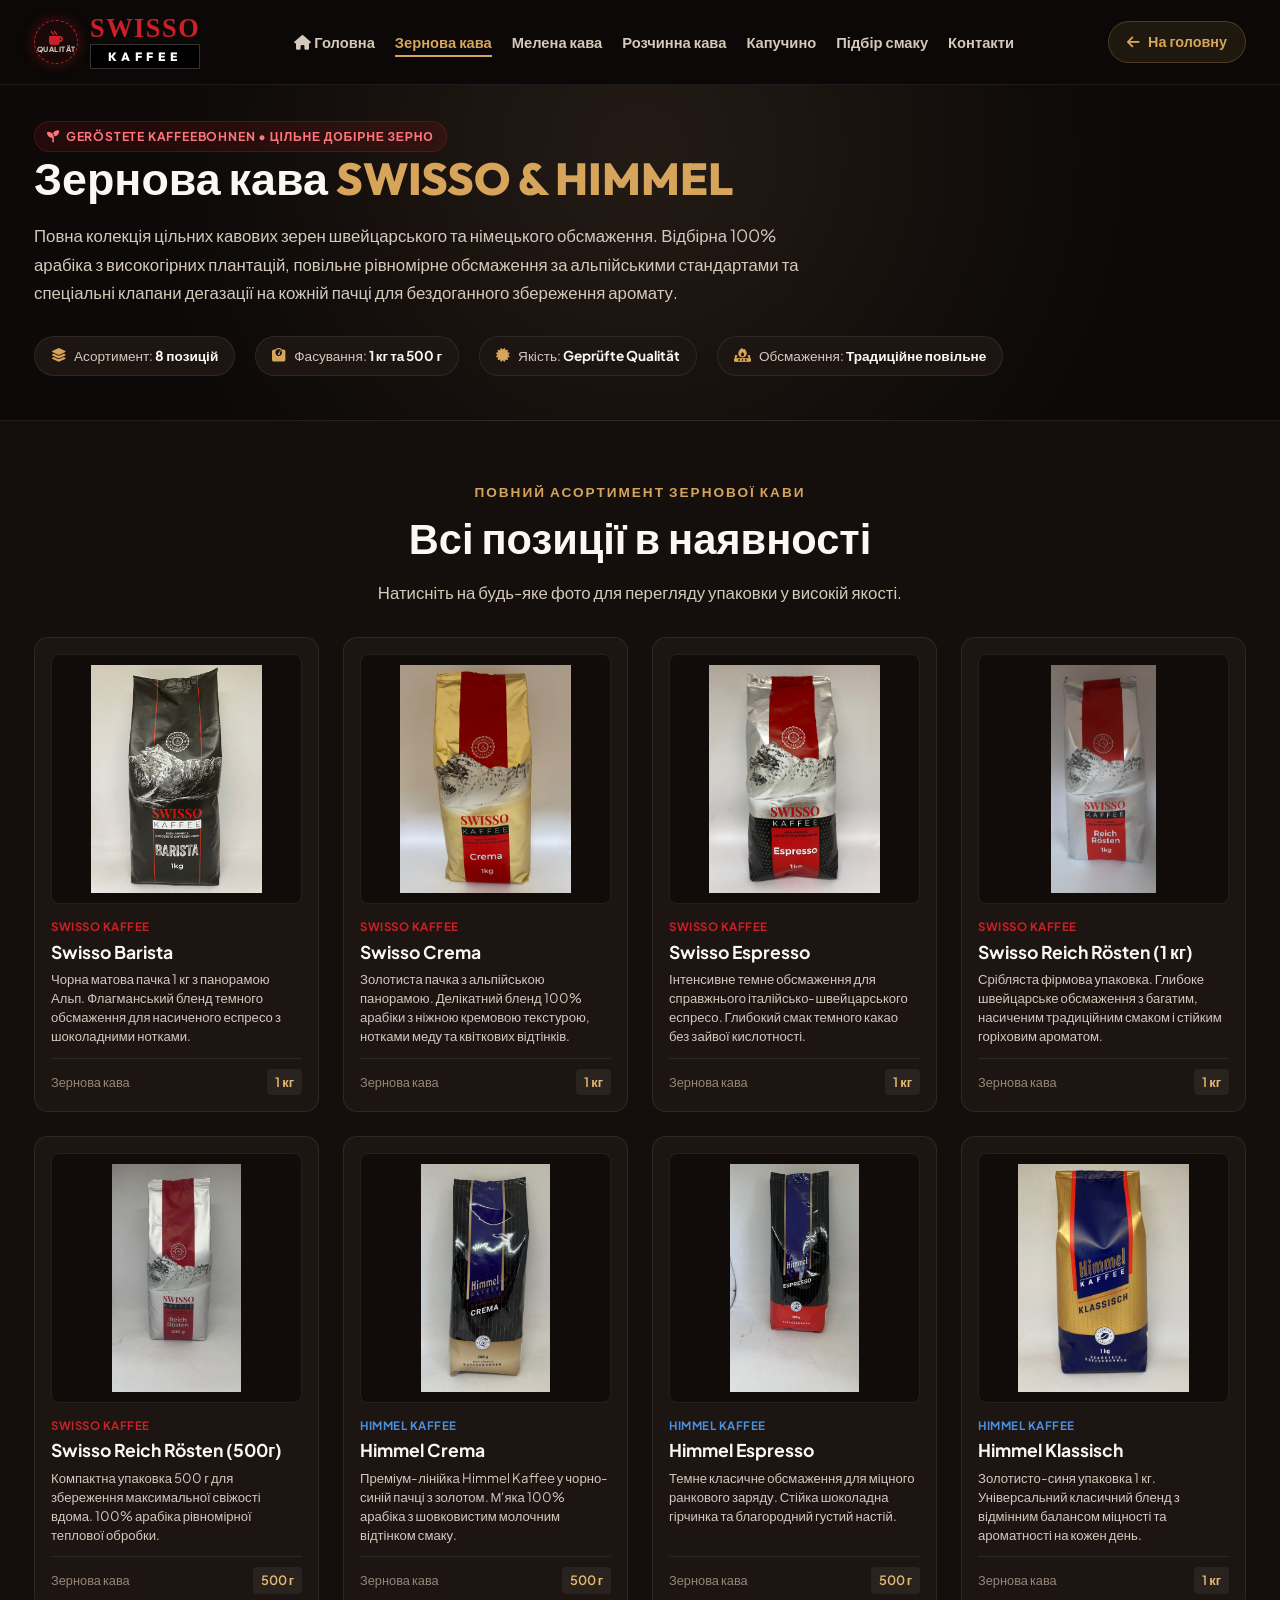
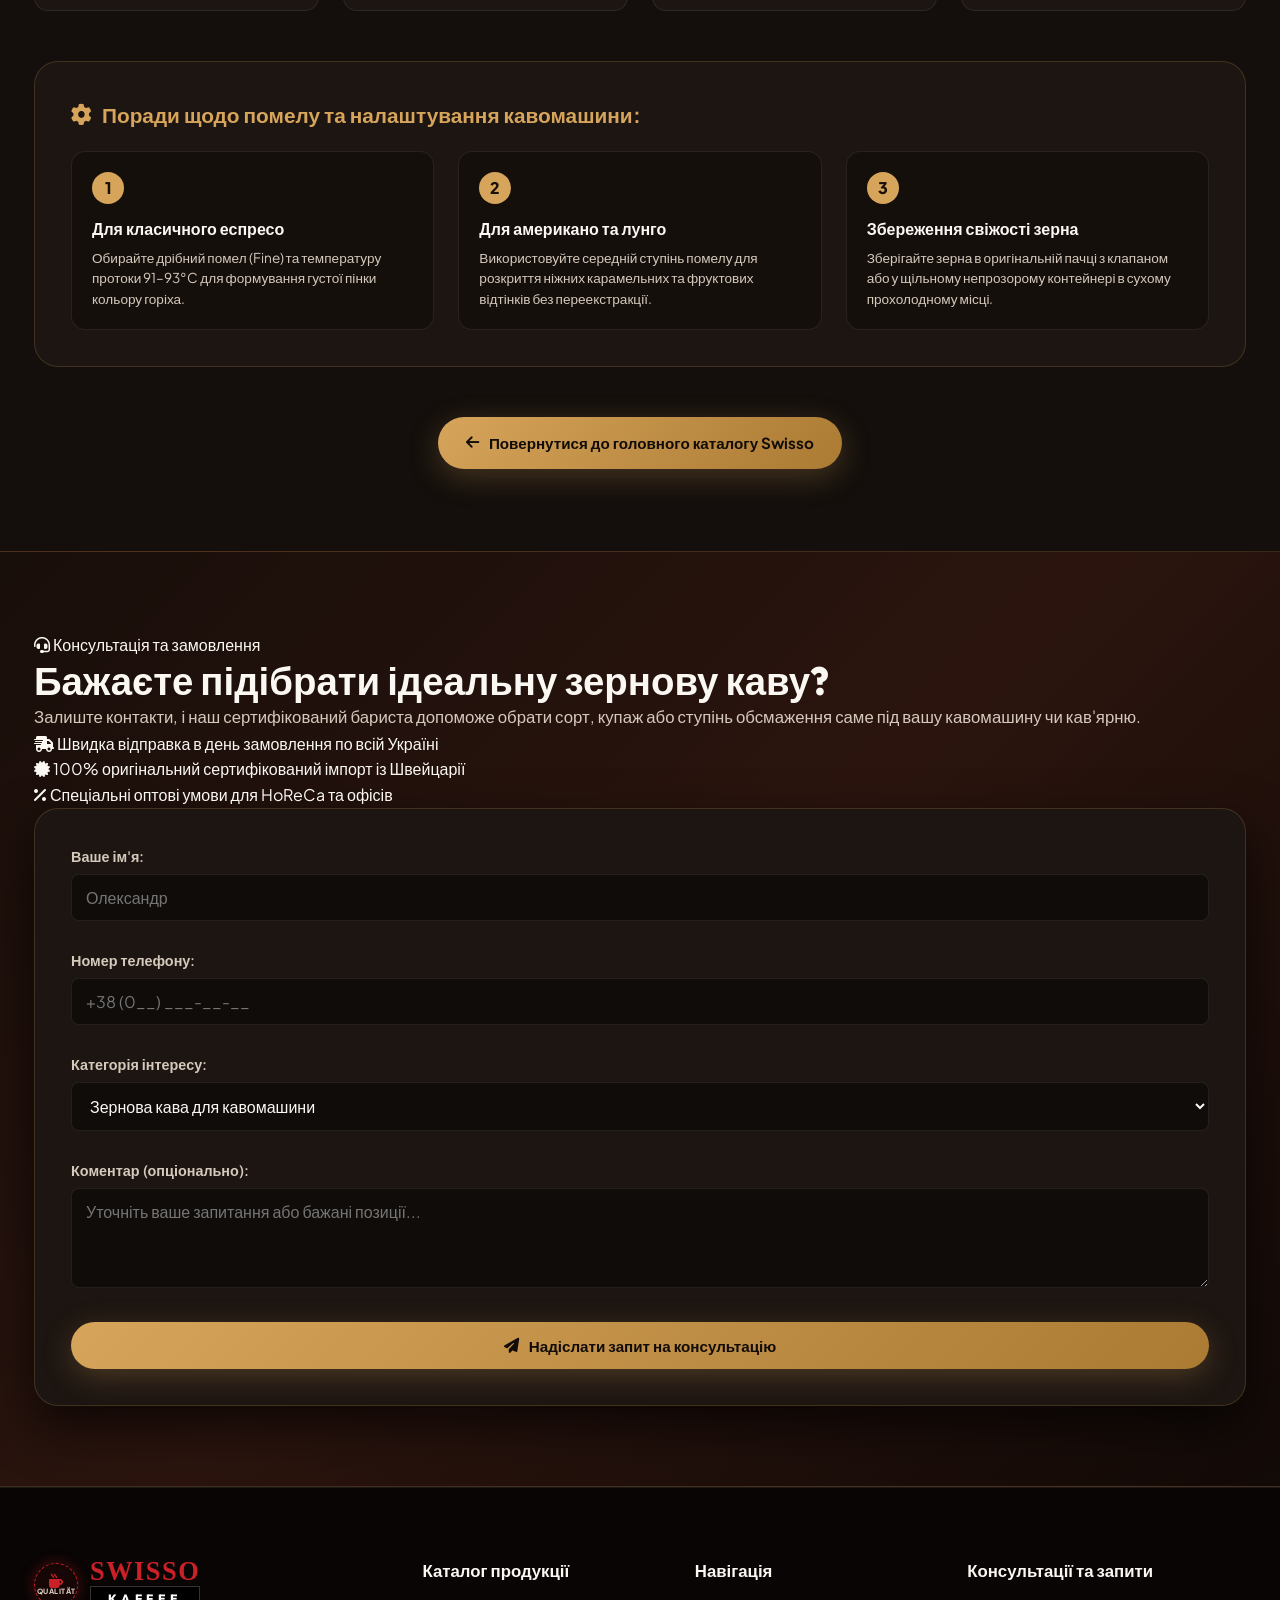
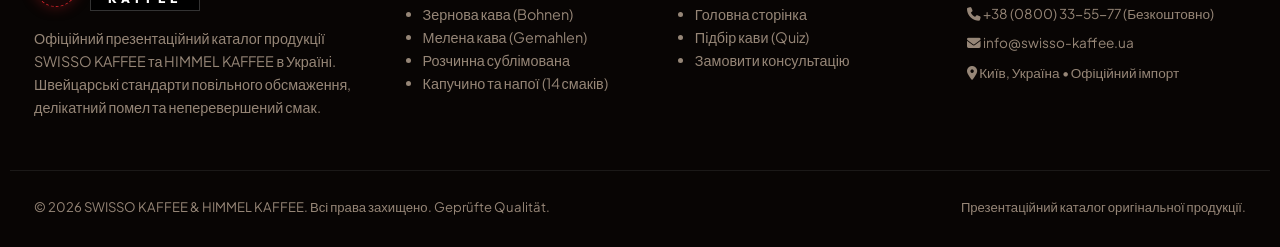
==== commit 888c40e0: "feat: add success modal component, optimize mobile touch targets, and create project agent rules" ====
--- a/beans.html
+++ b/beans.html
@@ -137,7 +137,7 @@
   <!-- Main Navigation -->
   <header class="navbar" id="navbar">
     <div class="container nav-container">
-      <a href="/" class="brand-logo-container" aria-label="Swisso Kaffee Головна">
+      <a href="index.html" class="brand-logo-container" aria-label="Swisso Kaffee Головна">
         <div class="brand-stamp">
           <i class="fa-solid fa-mug-hot brand-stamp-icon"></i>
           <span class="brand-stamp-text">QUALITÄT</span>
@@ -150,18 +150,18 @@
 
       <!-- Desktop Navigation Links -->
       <ul class="nav-links" id="navLinks">
-        <li><a href="/" class="nav-link"><i class="fa-solid fa-house"></i> Головна</a></li>
-        <li><a href="beans" class="nav-link active" style="color: var(--gold-primary);">Зернова кава</a></li>
-        <li><a href="ground" class="nav-link">Мелена кава</a></li>
-        <li><a href="instant" class="nav-link">Розчинна кава</a></li>
-        <li><a href="cappuccino" class="nav-link">Капучино</a></li>
-        <li><a href="/#coffee-quiz" class="nav-link">Підбір смаку</a></li>
-        <li><a href="/#contact-inquiry" class="nav-link">Контакти</a></li>
+        <li><a href="index.html" class="nav-link"><i class="fa-solid fa-house"></i> Головна</a></li>
+        <li><a href="beans.html" class="nav-link active" style="color: var(--gold-primary);">Зернова кава</a></li>
+        <li><a href="ground.html" class="nav-link">Мелена кава</a></li>
+        <li><a href="instant.html" class="nav-link">Розчинна кава</a></li>
+        <li><a href="cappuccino.html" class="nav-link">Капучино</a></li>
+        <li><a href="index.html#coffee-quiz" class="nav-link">Підбір смаку</a></li>
+        <li><a href="#contact-inquiry" class="nav-link">Контакти</a></li>
       </ul>
 
       <!-- Contact CTA in header -->
       <div class="nav-actions">
-        <a href="/" class="btn-back-home">
+        <a href="index.html" class="btn-back-home">
           <i class="fa-solid fa-arrow-left"></i>
           <span>На головну</span>
         </a>
@@ -365,9 +365,75 @@
 
       <!-- Back to main page button -->
       <div style="text-align: center; margin: 40px 0;">
-        <a href="/#zernova-kava" class="btn-primary" style="display: inline-flex; align-items: center; gap: 10px;">
+        <a href="index.html#zernova-kava" class="btn-primary" style="display: inline-flex; align-items: center; gap: 10px;">
           <i class="fa-solid fa-arrow-left"></i> Повернутися до головного каталогу Swisso
         </a>
+      </div>
+    </div>
+  </section>
+
+  <!-- =========================================================================
+       CONSULTATION & ORDER INQUIRY (AGENT_RULES Rule 2)
+       ========================================================================= -->
+  <section class="contact-inquiry-section" id="contact-inquiry">
+    <div class="container contact-inquiry-container">
+      <div class="inquiry-info-card">
+        <div class="inquiry-badge">
+          <i class="fa-solid fa-headset"></i> Консультація та замовлення
+        </div>
+        <h2 class="inquiry-title">Бажаєте підібрати ідеальну зернову каву?</h2>
+        <p class="inquiry-desc">
+          Залиште контакти, і наш сертифікований бариста допоможе обрати сорт, купаж або ступінь обсмаження саме під вашу кавомашину чи кав'ярню.
+        </p>
+
+        <div class="inquiry-advantages">
+          <div class="adv-item">
+            <i class="fa-solid fa-truck-fast"></i>
+            <span>Швидка відправка в день замовлення по всій Україні</span>
+          </div>
+          <div class="adv-item">
+            <i class="fa-solid fa-certificate"></i>
+            <span>100% оригінальний сертифікований імпорт із Швейцарії</span>
+          </div>
+          <div class="adv-item">
+            <i class="fa-solid fa-percent"></i>
+            <span>Спеціальні оптові умови для HoReCa та офісів</span>
+          </div>
+        </div>
+      </div>
+
+      <div class="inquiry-form-card">
+        <form class="inquiry-form-layout" id="consultationInquiryForm">
+          <div class="form-group">
+            <label for="inquiryName">Ваше ім'я:</label>
+            <input type="text" id="inquiryName" name="name" class="form-control" placeholder="Олександр" required>
+          </div>
+
+          <div class="form-group">
+            <label for="inquiryPhone">Номер телефону:</label>
+            <input type="tel" id="inquiryPhone" name="phone" class="form-control" placeholder="+38 (0__) ___-__-__" pattern="[\+]?[0-9\s\(\)\-]{10,}" title="Введіть коректний номер телефону" required>
+          </div>
+
+          <div class="form-group">
+            <label for="inquiryTopic">Категорія інтересу:</label>
+            <select id="inquiryTopic" name="topic" class="form-control">
+              <option value="Зернова кава для кавомашини" selected>Зернова кава для кавомашини</option>
+              <option value="Мелена кава для дому / офісу">Мелена кава для дому / офісу</option>
+              <option value="Сублімована розчинна кава">Сублімована розчинна кава</option>
+              <option value="Капучино та десертні напої">Капучино та десертні напої (1 кг)</option>
+              <option value="Оптове замовлення / Співпраця">Оптове замовлення / Співпраця</option>
+            </select>
+          </div>
+
+          <div class="form-group">
+            <label for="inquiryMessage">Коментар (опціонально):</label>
+            <textarea id="inquiryMessage" name="message" class="form-control" rows="3" placeholder="Уточніть ваше запитання або бажані позиції..."></textarea>
+          </div>
+
+          <button type="submit" class="btn-primary btn-submit-full">
+            <i class="fa-solid fa-paper-plane"></i> Надіслати запит на консультацію
+          </button>
+        </form>
       </div>
     </div>
   </section>
@@ -385,6 +451,22 @@
   <div class="toast-notification" id="toastNotification">
     <i class="fa-solid fa-circle-check"></i>
     <span id="toastMessage">Повідомлення</span>
+  </div>
+
+  <!-- Success Confirmation Modal (AGENT_RULES Rule 2) -->
+  <div class="success-modal-backdrop" id="successModal" onclick="closeSuccessModal(event)">
+    <div class="success-modal-card">
+      <div class="success-icon-badge">
+        <i class="fa-solid fa-check"></i>
+      </div>
+      <h3 class="success-modal-title">Запит успішно надіслано!</h3>
+      <p class="success-modal-desc" id="successModalDesc">
+        Дякуємо! Ваш запит на консультацію отримано. Наш експерт зв'яжеться з вами протягом 15 хвилин.
+      </p>
+      <button type="button" class="btn-success-close" onclick="closeSuccessModal()">
+        Зрозуміло
+      </button>
+    </div>
   </div>
 
   <!-- Footer -->
@@ -410,19 +492,19 @@
       <div class="footer-col">
         <h4 class="footer-col-title">Каталог продукції</h4>
         <ul class="footer-nav-list">
-          <li><a href="beans">Зернова кава (Bohnen)</a></li>
-          <li><a href="ground">Мелена кава (Gemahlen)</a></li>
-          <li><a href="instant">Розчинна сублімована</a></li>
-          <li><a href="cappuccino">Капучино та напої (14 смаків)</a></li>
+          <li><a href="beans.html">Зернова кава (Bohnen)</a></li>
+          <li><a href="ground.html">Мелена кава (Gemahlen)</a></li>
+          <li><a href="instant.html">Розчинна сублімована</a></li>
+          <li><a href="cappuccino.html">Капучино та напої (14 смаків)</a></li>
         </ul>
       </div>
 
       <div class="footer-col">
         <h4 class="footer-col-title">Навігація</h4>
         <ul class="footer-nav-list">
-          <li><a href="/">Головна сторінка</a></li>
-          <li><a href="/#coffee-quiz">Підбір кави (Quiz)</a></li>
-          <li><a href="/#contact-inquiry">Замовити консультацію</a></li>
+          <li><a href="index.html">Головна сторінка</a></li>
+          <li><a href="index.html#coffee-quiz">Підбір кави (Quiz)</a></li>
+          <li><a href="#contact-inquiry">Замовити консультацію</a></li>
         </ul>
       </div>
 
--- a/styles.css
+++ b/styles.css
@@ -912,66 +912,15 @@
   margin-bottom: 16px;
 }
 
-/* ==========================================================================
-   REVIEWS SECTION (EMPTY BY DEFAULT, WITH ADDING ABILITY)
-   ========================================================================== */
-.reviews-section {
-  padding: 90px 0;
-  background: var(--bg-main);
-}
-.reviews-layout-grid {
-  display: grid;
-  grid-template-columns: 1fr 1.2fr;
-  gap: 40px;
-  align-items: start;
-}
-
-/* Review Form Box */
-.review-form-card {
-  background: var(--bg-card);
-  border: 1px solid var(--border-subtle);
-  border-radius: var(--radius-lg);
-  padding: 32px;
-  box-shadow: var(--shadow-md);
-}
-.review-form-title {
-  font-size: 1.35rem;
-  font-weight: 800;
-  color: var(--cream-light);
-  margin-bottom: 6px;
-}
-.review-form-subtitle {
-  font-size: 0.85rem;
-  color: var(--cream-muted);
-  margin-bottom: 20px;
-}
-
-.rating-star-select {
-  display: flex;
-  align-items: center;
-  gap: 8px;
-  font-size: 1.5rem;
-  color: #55483e;
-  cursor: pointer;
-  margin-bottom: 14px;
-}
-.rating-star-select i {
-  transition: color var(--transition-fast);
-}
-.rating-star-select i.active,
-.rating-star-select i:hover,
-.rating-star-select i.hover {
-  color: var(--gold-primary);
-}
-
 .form-group {
+
   display: flex;
   flex-direction: column;
   gap: 6px;
   margin-bottom: 14px;
 }
 .form-group label {
-  font-size: 0.82rem;
+  font-size: 0.9rem;
   font-weight: 600;
   color: var(--cream-muted);
 }
@@ -982,7 +931,8 @@
   padding: 12px 14px;
   color: var(--cream-light);
   font-family: inherit;
-  font-size: 0.95rem;
+  font-size: 1rem;
+  min-height: 46px;
   outline: none;
   transition: border-color var(--transition-fast);
 }
@@ -993,87 +943,6 @@
 textarea.form-control {
   min-height: 100px;
   resize: vertical;
-}
-
-/* Reviews Display Column */
-.reviews-display-column {
-  display: flex;
-  flex-direction: column;
-  gap: 20px;
-}
-
-.reviews-empty-box {
-  background: var(--bg-card);
-  border: 1px dashed var(--border-subtle);
-  border-radius: var(--radius-lg);
-  padding: 50px 30px;
-  text-align: center;
-  color: var(--cream-dark);
-}
-.empty-box-icon {
-  font-size: 3rem;
-  color: var(--gold-dark);
-  margin-bottom: 14px;
-}
-.empty-box-title {
-  font-size: 1.2rem;
-  font-weight: 700;
-  color: var(--cream-light);
-  margin-bottom: 6px;
-}
-.empty-box-text {
-  font-size: 0.9rem;
-  color: var(--cream-muted);
-  max-width: 400px;
-  margin: 0 auto;
-}
-
-.reviews-list-container {
-  display: flex;
-  flex-direction: column;
-  gap: 16px;
-}
-
-.review-item-card {
-  background: var(--bg-card);
-  border: 1px solid var(--border-glass);
-  border-radius: var(--radius-md);
-  padding: 22px;
-  display: flex;
-  flex-direction: column;
-  gap: 10px;
-  box-shadow: var(--shadow-sm);
-  animation: fadeIn 0.4s ease;
-}
-.review-card-top {
-  display: flex;
-  align-items: center;
-  justify-content: space-between;
-}
-.review-author-name {
-  font-weight: 700;
-  font-size: 0.95rem;
-  color: var(--cream-light);
-}
-.review-coffee-variety {
-  font-size: 0.78rem;
-  color: var(--gold-hover);
-  background: rgba(214, 164, 90, 0.1);
-  padding: 2px 8px;
-  border-radius: 4px;
-}
-.review-stars-row {
-  color: var(--gold-primary);
-  font-size: 0.85rem;
-}
-.review-card-text {
-  font-size: 0.92rem;
-  color: var(--cream-muted);
-  line-height: 1.5;
-}
-.review-date-meta {
-  font-size: 0.72rem;
-  color: var(--cream-dark);
 }
 
 /* ==========================================================================
@@ -1273,10 +1142,25 @@
   position: absolute;
   top: 14px;
   right: 14px;
-  background: transparent;
-  color: var(--cream-muted);
-  font-size: 1.8rem;
+  background: rgba(12, 9, 8, 0.85);
+  border: 1px solid var(--border-glass);
+  border-radius: 50%;
+  color: var(--cream-muted);
+  font-size: 1.6rem;
   line-height: 1;
+  width: 44px;
+  height: 44px;
+  display: inline-flex;
+  align-items: center;
+  justify-content: center;
+  cursor: pointer;
+  transition: all var(--transition-fast);
+  z-index: 10;
+}
+.lightbox-close-btn:hover {
+  color: var(--cream-light);
+  background: rgba(201, 33, 39, 0.85);
+  border-color: var(--swisso-red);
 }
 
 /* Notification Toast */
@@ -1309,6 +1193,93 @@
   font-size: 0.9rem;
   font-weight: 600;
   color: var(--cream-light);
+}
+
+/* ==========================================================================
+   SUCCESS MODAL (Clear completion banner & dialog - AGENT_RULES Rule 2)
+   ========================================================================== */
+.success-modal-backdrop {
+  position: fixed;
+  inset: 0;
+  background: rgba(8, 6, 5, 0.85);
+  backdrop-filter: blur(8px);
+  -webkit-backdrop-filter: blur(8px);
+  display: flex;
+  align-items: center;
+  justify-content: center;
+  padding: 20px;
+  z-index: 5000;
+  opacity: 0;
+  visibility: hidden;
+  transition: opacity 0.3s ease, visibility 0.3s ease;
+}
+.success-modal-backdrop.active {
+  opacity: 1;
+  visibility: visible;
+}
+.success-modal-card {
+  background: linear-gradient(145deg, #1e1511 0%, #110b08 100%);
+  border: 1.5px solid var(--gold-primary);
+  box-shadow: 0 25px 60px rgba(0, 0, 0, 0.85), 0 0 30px var(--gold-glow);
+  border-radius: var(--radius-lg);
+  max-width: 480px;
+  width: 100%;
+  padding: 36px 28px;
+  text-align: center;
+  position: relative;
+  transform: scale(0.92) translateY(20px);
+  transition: transform 0.35s cubic-bezier(0.16, 1, 0.3, 1);
+}
+.success-modal-backdrop.active .success-modal-card {
+  transform: scale(1) translateY(0);
+}
+.success-icon-badge {
+  width: 72px;
+  height: 72px;
+  margin: 0 auto 18px;
+  background: rgba(214, 164, 90, 0.12);
+  border: 2px solid var(--gold-primary);
+  border-radius: 50%;
+  display: flex;
+  align-items: center;
+  justify-content: center;
+  font-size: 2rem;
+  color: var(--gold-primary);
+  box-shadow: 0 0 25px var(--gold-glow);
+}
+.success-modal-title {
+  font-family: var(--font-heading);
+  font-size: 1.45rem;
+  font-weight: 700;
+  color: var(--cream-light);
+  margin-bottom: 12px;
+}
+.success-modal-desc {
+  font-size: 1rem;
+  color: var(--cream-muted);
+  line-height: 1.6;
+  margin-bottom: 24px;
+}
+.btn-success-close {
+  background: linear-gradient(135deg, var(--gold-primary) 0%, var(--gold-dark) 100%);
+  color: #0c0908;
+  font-weight: 700;
+  font-size: 1rem;
+  padding: 12px 32px;
+  border-radius: var(--radius-full);
+  min-height: 44px;
+  min-width: 140px;
+  display: inline-flex;
+  align-items: center;
+  justify-content: center;
+  box-shadow: 0 6px 20px var(--gold-glow);
+  cursor: pointer;
+  transition: all var(--transition-normal);
+}
+.btn-success-close:hover {
+  background: linear-gradient(135deg, var(--gold-hover) 0%, var(--gold-primary) 100%);
+  transform: translateY(-2px);
+  box-shadow: 0 10px 25px var(--gold-glow);
 }
 
 @keyframes fadeIn {
@@ -1439,14 +1410,21 @@
     gap: 6px;
   }
   .btn-back-home {
-    padding: 7px 11px;
-    font-size: 0.8rem;
-    gap: 5px;
+    padding: 8px 12px;
+    font-size: 0.85rem;
+    gap: 6px;
+    min-height: 44px;
+    display: inline-flex;
+    align-items: center;
   }
   .btn-mobile-toggle {
-    width: 38px;
-    height: 38px;
-    font-size: 1.15rem;
+    width: 44px;
+    height: 44px;
+    font-size: 1.25rem;
+    display: inline-flex;
+    align-items: center;
+    justify-content: center;
+    flex-shrink: 0;
   }
 }
 
@@ -1458,16 +1436,25 @@
     display: none;
   }
   .nav-contact-btn {
-    padding: 6px 9px;
-    font-size: 0.75rem;
+    padding: 8px 12px;
+    font-size: 0.8rem;
+    min-height: 44px;
+    display: inline-flex;
+    align-items: center;
   }
   .btn-back-home {
-    padding: 6px 8px;
-    font-size: 0.75rem;
+    padding: 8px 10px;
+    font-size: 0.8rem;
+    min-height: 44px;
+    display: inline-flex;
+    align-items: center;
   }
   .btn-mobile-toggle {
-    width: 36px;
-    height: 36px;
+    width: 44px;
+    height: 44px;
+    min-width: 44px;
+    min-height: 44px;
+    flex-shrink: 0;
   }
 }
 
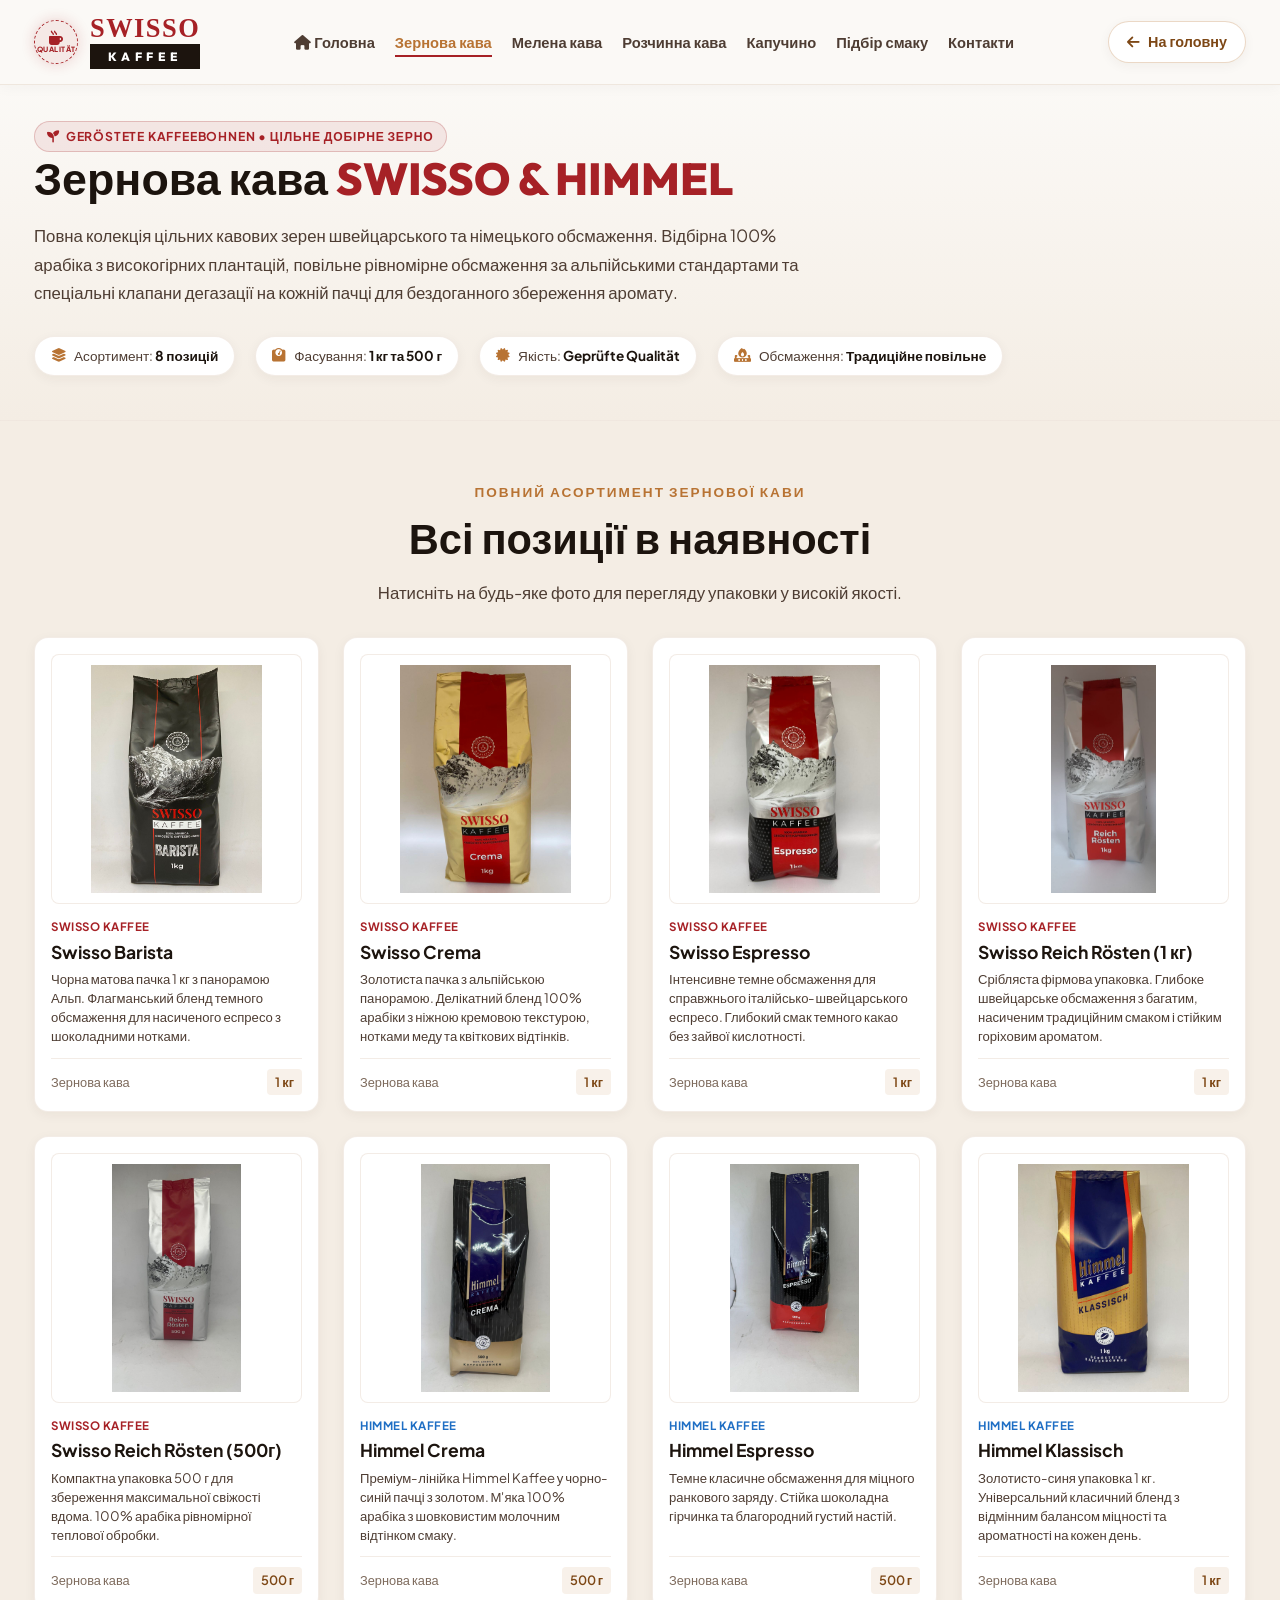
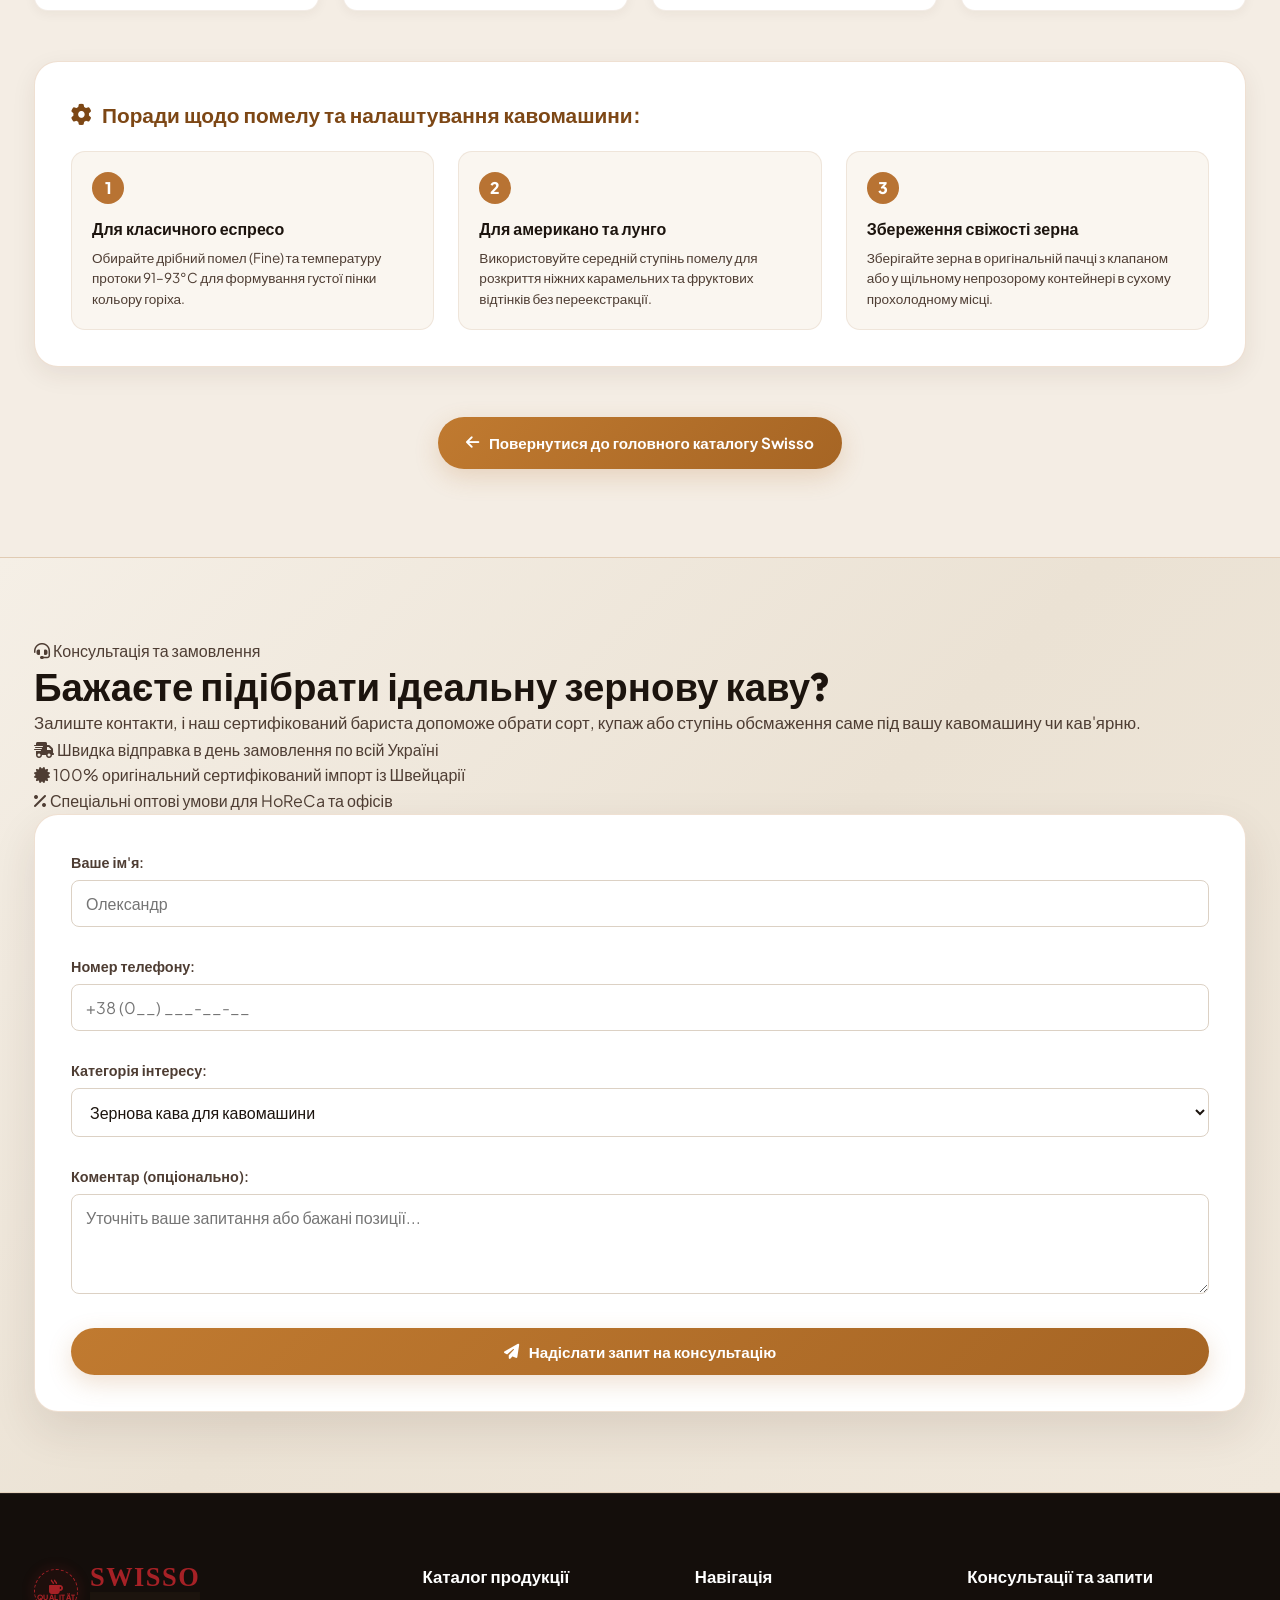
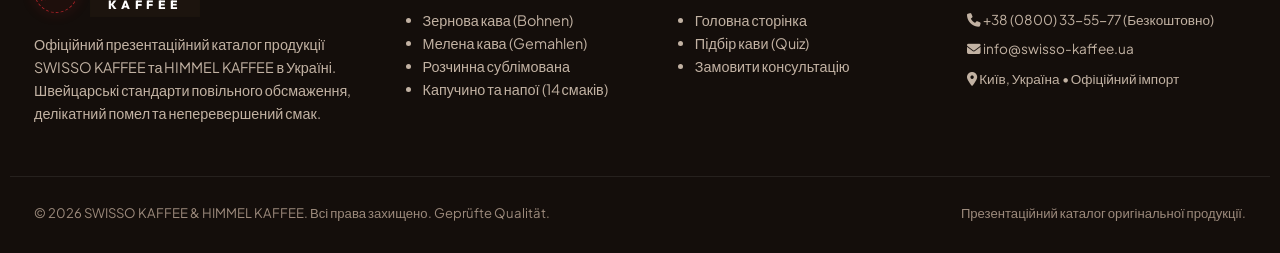
==== commit ab29929c: "feat: add consultation API endpoint and server configuration files with updated product pages and sc" ====
--- a/beans.html
+++ b/beans.html
@@ -126,7 +126,7 @@
   <link href="https://fonts.googleapis.com/css2?family=Outfit:wght@400;500;600;700;800;900&family=Plus+Jakarta+Sans:wght@300;400;500;600;700&display=swap" rel="stylesheet">
 
   <!-- Font Awesome -->
-  <link rel="stylesheet" href="https://cdnjs.cloudflare.com/ajax/libs/font-awesome/6.5.1/css/all.min.css">
+  <link rel="stylesheet" href="https://cdnjs.cloudflare.com/ajax/libs/font-awesome/6.5.1/css/all.min.css" integrity="sha512-DTOQO9RWCH3ppGqcWaEA1BIZOC6xxalwEsw9c2QQeAIftl+Vegovlnee1c9QX4TctnWMn13TZye+giMm8e2LwA==" crossorigin="anonymous" referrerpolicy="no-referrer">
 
   <!-- Custom Styles -->
   <link rel="stylesheet" href="styles.css">
@@ -411,7 +411,7 @@
 
           <div class="form-group">
             <label for="inquiryPhone">Номер телефону:</label>
-            <input type="tel" id="inquiryPhone" name="phone" class="form-control" placeholder="+38 (0__) ___-__-__" pattern="[\+]?[0-9\s\(\)\-]{10,}" title="Введіть коректний номер телефону" required>
+            <input type="tel" id="inquiryPhone" name="phone" class="form-control" placeholder="+38 (0__) ___-__-__" pattern="[\+]?[0-9\s\(\)\-]{7,25}" title="Введіть коректний номер телефону" required>
           </div>
 
           <div class="form-group">
--- a/styles.css
+++ b/styles.css
@@ -1,47 +1,50 @@
 /* ==========================================================================
    SWISSO KAFFEE — OFFICIAL SHOWCASE & BRAND LANDING PAGE
    Alpine Heritage & Geprüfte Qualität Design System
+   Modern Light Roastery Aesthetic (Inspired by Nespresso, Illy & Blue Bottle)
    ========================================================================== */
 
 :root {
-  /* Color Palette matching authentic packaging */
-  --bg-main: #0c0908;
-  --bg-secondary: #140f0c;
-  --bg-card: #1c1511;
-  --bg-card-hover: #261c16;
-  --bg-glass: rgba(28, 21, 17, 0.85);
-  --bg-glass-light: rgba(255, 255, 255, 0.05);
-
-  /* Swisso Brand Colors from packaging */
-  --swisso-red: #c92127;
-  --swisso-red-dark: #9e151a;
-  --swisso-red-glow: rgba(201, 33, 39, 0.35);
-
-  --gold-primary: #d6a45a;
-  --gold-hover: #e8b971;
-  --gold-dark: #ab7a33;
-  --gold-glow: rgba(214, 164, 90, 0.25);
-
-  --silver-accent: #e5e9ec;
-  --silver-dark: #8c969e;
-
-  --cream-light: #fbf8f3;
-  --cream-muted: #d5c9bc;
-  --cream-dark: #968677;
-
-  --border-subtle: rgba(214, 164, 90, 0.2);
-  --border-glass: rgba(255, 255, 255, 0.08);
+  /* Color Palette - Modern Light Roastery & Porcelain Cream */
+  --bg-main: #fbf9f6;
+  --bg-secondary: #f4ede4;
+  --bg-card: #ffffff;
+  --bg-card-hover: #ffffff;
+  --bg-glass: rgba(255, 255, 255, 0.92);
+  --bg-glass-light: rgba(184, 115, 51, 0.05);
+
+  /* Swisso Brand Colors - Authentic Velvet Swiss Ruby */
+  --swisso-red: #a62126;
+  --swisso-red-dark: #82151a;
+  --swisso-red-glow: rgba(166, 33, 38, 0.2);
+
+  /* Warm Honey Amber & Crema Toffee Accents */
+  --gold-primary: #b87333;
+  --gold-hover: #9c5d24;
+  --gold-dark: #7d4715;
+  --gold-glow: rgba(184, 115, 51, 0.22);
+
+  --silver-accent: #6b574b;
+  --silver-dark: #8c7768;
+
+  /* Typography & High-Contrast Roasted Coffee Palette */
+  --cream-light: #1c140e;   /* Main headings, titles, rich espresso dark */
+  --cream-muted: #4e3d33;   /* Body paragraphs, descriptions, velvety mocha */
+  --cream-dark: #7e6b5d;    /* Secondary specs, hints, roasted hazelnut */
+
+  --border-subtle: rgba(184, 115, 51, 0.22);
+  --border-glass: rgba(180, 140, 100, 0.16);
 
   /* Typography */
   --font-heading: 'Outfit', sans-serif;
   --font-body: 'Plus Jakarta Sans', sans-serif;
 
-  /* Shadows */
-  --shadow-sm: 0 4px 15px rgba(0, 0, 0, 0.3);
-  --shadow-md: 0 10px 30px rgba(0, 0, 0, 0.45);
-  --shadow-lg: 0 20px 50px rgba(0, 0, 0, 0.65);
-  --shadow-red: 0 8px 30px rgba(201, 33, 39, 0.3);
-  --shadow-gold: 0 8px 30px rgba(214, 164, 90, 0.25);
+  /* Shadows tuned with soft warm mocha undertones */
+  --shadow-sm: 0 3px 12px rgba(60, 40, 25, 0.05);
+  --shadow-md: 0 8px 24px rgba(60, 40, 25, 0.08);
+  --shadow-lg: 0 18px 45px rgba(60, 40, 25, 0.11);
+  --shadow-red: 0 8px 25px rgba(166, 33, 38, 0.22);
+  --shadow-gold: 0 8px 25px rgba(184, 115, 51, 0.22);
 
   /* Transitions */
   --transition-fast: 0.2s ease;
@@ -67,7 +70,7 @@
 body {
   font-family: var(--font-body);
   background-color: var(--bg-main);
-  color: var(--cream-light);
+  color: var(--cream-muted);
   line-height: 1.6;
   overflow-x: hidden;
   -webkit-font-smoothing: antialiased;
@@ -124,7 +127,7 @@
   align-items: center;
   justify-content: center;
   padding: 3px;
-  background: rgba(201, 33, 39, 0.08);
+  background: rgba(166, 33, 38, 0.07);
   box-shadow: 0 0 14px var(--swisso-red-glow);
   flex-shrink: 0;
 }
@@ -137,7 +140,7 @@
   font-weight: 800;
   text-transform: uppercase;
   letter-spacing: 0.5px;
-  color: var(--cream-muted);
+  color: var(--swisso-red);
   line-height: 1;
 }
 
@@ -154,7 +157,7 @@
   line-height: 1;
 }
 .brand-title-kaffee {
-  background: #000000;
+  background: #1c140e;
   color: #ffffff;
   font-family: var(--font-heading);
   font-size: 0.75rem;
@@ -164,7 +167,7 @@
   margin-top: 2px;
   text-transform: uppercase;
   text-align: center;
-  border: 1px solid rgba(255, 255, 255, 0.2);
+  border: 1px solid rgba(28, 20, 14, 0.2);
 }
 
 /* Navbar */
@@ -172,10 +175,11 @@
   position: sticky;
   top: 0;
   z-index: 1000;
-  background: rgba(12, 9, 8, 0.92);
+  background: rgba(251, 249, 246, 0.94);
   backdrop-filter: blur(16px);
   -webkit-backdrop-filter: blur(16px);
   border-bottom: 1px solid var(--border-glass);
+  box-shadow: 0 2px 14px rgba(60, 40, 25, 0.04);
   transition: all var(--transition-normal);
 }
 
@@ -202,7 +206,7 @@
   white-space: nowrap;
 }
 .nav-link:hover, .nav-link.active {
-  color: var(--gold-hover);
+  color: var(--swisso-red);
 }
 .nav-link::after {
   content: '';
@@ -211,7 +215,7 @@
   left: 0;
   width: 0;
   height: 2px;
-  background: var(--gold-primary);
+  background: var(--swisso-red);
   transition: width var(--transition-fast);
 }
 .nav-link:hover::after, .nav-link.active::after {
@@ -242,12 +246,13 @@
 }
 .nav-contact-btn:hover {
   transform: translateY(-2px);
-  background: linear-gradient(135deg, #e52c33 0%, var(--swisso-red) 100%);
+  background: linear-gradient(135deg, #be292f 0%, var(--swisso-red) 100%);
+  box-shadow: 0 10px 25px rgba(166, 33, 38, 0.32);
 }
 
 .btn-mobile-toggle {
   display: none;
-  background: rgba(255, 255, 255, 0.08);
+  background: #ffffff;
   border: 1px solid var(--border-glass);
   color: var(--cream-light);
   font-size: 1.25rem;
@@ -261,7 +266,7 @@
   flex-shrink: 0;
 }
 .btn-mobile-toggle:hover {
-  background: rgba(214, 164, 90, 0.15);
+  background: rgba(184, 115, 51, 0.1);
   border-color: var(--gold-primary);
   color: var(--gold-hover);
 }
@@ -270,8 +275,8 @@
    COMMON UI BUTTONS & LABELS
    ========================================================================== */
 .btn-primary {
-  background: linear-gradient(135deg, var(--gold-primary) 0%, var(--gold-dark) 100%);
-  color: #110c08;
+  background: linear-gradient(135deg, #c07a30 0%, #a66524 100%);
+  color: #ffffff;
   font-weight: 700;
   padding: 14px 28px;
   border-radius: var(--radius-full);
@@ -284,13 +289,13 @@
 }
 .btn-primary:hover {
   transform: translateY(-2px);
-  background: linear-gradient(135deg, var(--gold-hover) 0%, var(--gold-primary) 100%);
-  box-shadow: 0 12px 35px rgba(214, 164, 90, 0.35);
+  background: linear-gradient(135deg, #a66524 0%, #8c4e16 100%);
+  box-shadow: 0 12px 30px rgba(184, 115, 51, 0.32);
 }
 
 .btn-outline {
-  background: transparent;
-  border: 1px solid var(--border-subtle);
+  background: #ffffff;
+  border: 1.5px solid var(--border-subtle);
   color: var(--cream-light);
   font-weight: 600;
   padding: 13px 26px;
@@ -300,10 +305,11 @@
   justify-content: center;
   gap: 10px;
   font-size: 0.95rem;
+  box-shadow: var(--shadow-sm);
 }
 .btn-outline:hover {
   border-color: var(--gold-primary);
-  background: rgba(214, 164, 90, 0.08);
+  background: rgba(184, 115, 51, 0.08);
   color: var(--gold-hover);
   transform: translateY(-2px);
 }
@@ -318,15 +324,15 @@
   font-weight: 700;
   text-transform: uppercase;
   letter-spacing: 0.8px;
-  background: rgba(201, 33, 39, 0.12);
-  color: #ff757b;
-  border: 1px solid rgba(201, 33, 39, 0.25);
+  background: rgba(166, 33, 38, 0.08);
+  color: var(--swisso-red);
+  border: 1px solid rgba(166, 33, 38, 0.22);
   width: fit-content;
 }
 .badge-gold {
-  background: rgba(214, 164, 90, 0.12);
-  color: var(--gold-hover);
-  border-color: rgba(214, 164, 90, 0.25);
+  background: rgba(184, 115, 51, 0.1);
+  color: #8c4e16;
+  border-color: rgba(184, 115, 51, 0.25);
 }
 
 .section-header {
@@ -362,7 +368,7 @@
   position: relative;
   padding: 60px 0 90px 0;
   overflow: hidden;
-  background: radial-gradient(circle at 75% 35%, rgba(201, 33, 39, 0.08) 0%, rgba(12, 9, 8, 0) 60%);
+  background: radial-gradient(circle at 75% 35%, rgba(166, 33, 38, 0.04) 0%, rgba(251, 249, 246, 0) 60%), linear-gradient(180deg, #fbf9f6 0%, #f4ede4 100%);
 }
 
 .hero-grid {
@@ -384,7 +390,7 @@
   color: var(--swisso-red);
 }
 .hero-headline .highlight-gold {
-  background: linear-gradient(135deg, #ffffff 0%, var(--gold-primary) 60%, var(--gold-dark) 100%);
+  background: linear-gradient(135deg, #a66524 0%, #c07a30 60%, #824b16 100%);
   -webkit-background-clip: text;
   -webkit-text-fill-color: transparent;
 }
@@ -418,7 +424,7 @@
   font-family: var(--font-heading);
   font-size: 1.8rem;
   font-weight: 800;
-  color: var(--gold-hover);
+  color: var(--gold-primary);
   line-height: 1;
 }
 .metric-label {
@@ -438,7 +444,7 @@
   overflow: hidden;
   box-shadow: var(--shadow-lg);
   border: 1px solid var(--border-subtle);
-  background: #17110e;
+  background: #ffffff;
   height: 440px;
 }
 .hero-img-frame img {
@@ -454,7 +460,7 @@
 
 .hero-floating-pill {
   position: absolute;
-  background: rgba(20, 15, 12, 0.94);
+  background: rgba(255, 255, 255, 0.95);
   backdrop-filter: blur(12px);
   border: 1px solid var(--border-subtle);
   border-radius: var(--radius-md);
@@ -484,7 +490,7 @@
 .pill-icon {
   width: 38px;
   height: 38px;
-  background: rgba(201, 33, 39, 0.15);
+  background: rgba(166, 33, 38, 0.08);
   color: var(--swisso-red);
   border-radius: 50%;
   display: flex;
@@ -499,7 +505,7 @@
 }
 .pill-desc {
   font-size: 0.74rem;
-  color: var(--cream-muted);
+  color: var(--cream-dark);
 }
 
 /* ==========================================================================
@@ -526,8 +532,8 @@
   height: 48px;
   flex-shrink: 0;
   border-radius: var(--radius-md);
-  background: rgba(201, 33, 39, 0.1);
-  border: 1px solid rgba(201, 33, 39, 0.25);
+  background: rgba(166, 33, 38, 0.08);
+  border: 1px solid rgba(166, 33, 38, 0.2);
   color: var(--swisso-red);
   display: flex;
   align-items: center;
@@ -550,7 +556,7 @@
    CATEGORY SECTIONS (4 DISTINCT SECTIONS AS REQUESTED)
    ========================================================================== */
 .category-section {
-  padding: 42px 0;
+  padding: 48px 0;
   position: relative;
 }
 .category-section .section-header {
@@ -570,7 +576,7 @@
   border: 1px solid var(--border-subtle);
   border-radius: var(--radius-lg);
   padding: 36px;
-  box-shadow: var(--shadow-lg);
+  box-shadow: var(--shadow-md);
   margin-bottom: 0;
 }
 .category-section:nth-child(even) .category-featured-card {
@@ -587,9 +593,9 @@
   position: relative;
   border-radius: var(--radius-md);
   overflow: hidden;
-  background: #100b08;
+  background: #ffffff;
   border: 1px solid var(--border-glass);
-  box-shadow: var(--shadow-md);
+  box-shadow: var(--shadow-sm);
   height: 440px;
   display: flex;
   align-items: center;
@@ -611,14 +617,15 @@
   position: absolute;
   top: 14px;
   left: 14px;
-  background: rgba(12, 9, 8, 0.85);
+  background: rgba(255, 255, 255, 0.95);
   backdrop-filter: blur(8px);
   border: 1px solid var(--border-subtle);
   padding: 6px 12px;
   border-radius: var(--radius-full);
   font-size: 0.75rem;
   font-weight: 700;
-  color: var(--gold-hover);
+  color: var(--swisso-red);
+  box-shadow: var(--shadow-sm);
 }
 
 .featured-info-col {
@@ -641,7 +648,7 @@
   gap: 8px;
 }
 .spec-pill {
-  background: rgba(255, 255, 255, 0.05);
+  background: rgba(184, 115, 51, 0.08);
   border: 1px solid var(--border-glass);
   color: var(--cream-muted);
   padding: 4px 12px;
@@ -650,7 +657,7 @@
   font-weight: 600;
 }
 .spec-pill strong {
-  color: var(--gold-hover);
+  color: var(--gold-dark);
 }
 
 .product-lead-desc {
@@ -661,7 +668,7 @@
 
 /* Taste Meter */
 .taste-profile-block {
-  background: rgba(12, 9, 8, 0.6);
+  background: #f7f2ea;
   border: 1px solid var(--border-glass);
   border-radius: var(--radius-md);
   padding: 16px 20px;
@@ -673,7 +680,7 @@
   font-size: 0.8rem;
   text-transform: uppercase;
   letter-spacing: 1.5px;
-  color: var(--gold-primary);
+  color: var(--gold-dark);
   font-weight: 700;
 }
 .taste-bars-grid {
@@ -695,13 +702,13 @@
 }
 .meter-track {
   height: 6px;
-  background: rgba(255, 255, 255, 0.1);
+  background: rgba(150, 110, 80, 0.14);
   border-radius: var(--radius-full);
   overflow: hidden;
 }
 .meter-fill {
   height: 100%;
-  background: linear-gradient(90deg, var(--gold-dark), var(--gold-hover));
+  background: linear-gradient(90deg, var(--gold-dark), var(--gold-primary));
   border-radius: var(--radius-full);
 }
 
@@ -712,8 +719,8 @@
   gap: 8px;
 }
 .tasting-note-chip {
-  background: rgba(214, 164, 90, 0.08);
-  border: 1px solid rgba(214, 164, 90, 0.2);
+  background: rgba(184, 115, 51, 0.08);
+  border: 1px solid rgba(184, 115, 51, 0.2);
   color: var(--cream-light);
   padding: 5px 12px;
   border-radius: var(--radius-full);
@@ -753,17 +760,18 @@
   flex-direction: column;
   transition: all var(--transition-normal);
   position: relative;
+  box-shadow: var(--shadow-sm);
 }
 .product-item-card:hover {
-  border-color: var(--border-subtle);
+  border-color: var(--gold-primary);
   transform: translateY(-4px);
   box-shadow: var(--shadow-md);
-  background: var(--bg-card-hover);
+  background: #ffffff;
 }
 
 .item-thumb-box {
   position: relative;
-  background: #110c09;
+  background: #ffffff;
   border-radius: var(--radius-sm);
   height: 250px;
   display: flex;
@@ -794,7 +802,7 @@
   margin-bottom: 4px;
 }
 .item-brand-tag.himmel {
-  color: #4a90e2;
+  color: #1e6ec4;
 }
 
 .item-name {
@@ -822,11 +830,11 @@
   color: var(--cream-dark);
 }
 .item-weight-badge {
-  background: rgba(255, 255, 255, 0.06);
+  background: rgba(184, 115, 51, 0.1);
   padding: 3px 8px;
   border-radius: 4px;
   font-weight: 600;
-  color: var(--gold-hover);
+  color: var(--gold-dark);
 }
 
 /* ==========================================================================
@@ -834,7 +842,7 @@
    ========================================================================== */
 .quiz-section {
   padding: 80px 0;
-  background: radial-gradient(circle at 50% 50%, #201510 0%, #0c0908 80%);
+  background: radial-gradient(circle at 50% 50%, #f4ede4 0%, var(--bg-main) 80%);
   border-top: 1px solid var(--border-glass);
   border-bottom: 1px solid var(--border-glass);
 }
@@ -861,7 +869,7 @@
   margin-bottom: 30px;
 }
 .quiz-option-card {
-  background: rgba(12, 9, 8, 0.6);
+  background: #fbf9f6;
   border: 1px solid var(--border-glass);
   border-radius: var(--radius-md);
   padding: 20px;
@@ -871,13 +879,21 @@
 }
 .quiz-option-card:hover, .quiz-option-card.selected {
   border-color: var(--gold-primary);
-  background: rgba(214, 164, 90, 0.1);
+  background: rgba(184, 115, 51, 0.08);
   transform: translateY(-3px);
+  box-shadow: var(--shadow-sm);
 }
 .quiz-opt-icon {
-  font-size: 2rem;
-  margin-bottom: 10px;
+  font-size: 2.2rem;
+  margin-bottom: 12px;
   display: block;
+  color: var(--gold-primary);
+  transition: transform var(--transition-fast), color var(--transition-fast);
+}
+.quiz-option-card:hover .quiz-opt-icon,
+.quiz-option-card.selected .quiz-opt-icon {
+  transform: scale(1.12);
+  color: var(--swisso-red);
 }
 .quiz-opt-title {
   font-weight: 700;
@@ -892,7 +908,7 @@
 
 .quiz-result-box {
   display: none;
-  background: rgba(214, 164, 90, 0.08);
+  background: rgba(184, 115, 51, 0.08);
   border: 1px solid var(--border-subtle);
   border-radius: var(--radius-md);
   padding: 24px;
@@ -903,7 +919,7 @@
 .quiz-result-title {
   font-size: 1.2rem;
   font-weight: 700;
-  color: var(--gold-hover);
+  color: var(--gold-dark);
   margin-bottom: 8px;
 }
 .quiz-result-rec {
@@ -913,7 +929,6 @@
 }
 
 .form-group {
-
   display: flex;
   flex-direction: column;
   gap: 6px;
@@ -925,8 +940,8 @@
   color: var(--cream-muted);
 }
 .form-control {
-  background: rgba(12, 9, 8, 0.7);
-  border: 1px solid var(--border-glass);
+  background: #ffffff;
+  border: 1.5px solid #dcd1c4;
   border-radius: var(--radius-sm);
   padding: 12px 14px;
   color: var(--cream-light);
@@ -934,11 +949,12 @@
   font-size: 1rem;
   min-height: 46px;
   outline: none;
-  transition: border-color var(--transition-fast);
+  transition: border-color var(--transition-fast), box-shadow var(--transition-fast);
 }
 .form-control:focus {
   border-color: var(--gold-primary);
-  background: rgba(12, 9, 8, 0.9);
+  background: #ffffff;
+  box-shadow: 0 0 0 3px rgba(184, 115, 51, 0.12);
 }
 textarea.form-control {
   min-height: 100px;
@@ -950,7 +966,7 @@
    ========================================================================== */
 .contact-inquiry-section {
   padding: 80px 0;
-  background: linear-gradient(135deg, #180e0a 0%, #2b140e 50%, #120a07 100%);
+  background: linear-gradient(135deg, #f5efe6 0%, #ebe2d4 50%, #f0e8dc 100%);
   border-top: 1px solid var(--border-subtle);
   border-bottom: 1px solid var(--border-subtle);
 }
@@ -984,7 +1000,7 @@
   align-items: center;
   gap: 12px;
   font-size: 0.95rem;
-  color: var(--cream-light);
+  color: var(--cream-muted);
 }
 .inquiry-perks-list li i {
   color: var(--swisso-red);
@@ -1017,10 +1033,11 @@
   border: 1px solid var(--border-glass);
   border-radius: var(--radius-md);
   overflow: hidden;
-  transition: border-color var(--transition-fast);
+  transition: border-color var(--transition-fast), box-shadow var(--transition-fast);
 }
 .faq-item.active {
   border-color: var(--border-subtle);
+  box-shadow: var(--shadow-sm);
 }
 .faq-question {
   width: 100%;
@@ -1057,14 +1074,14 @@
 }
 
 /* ==========================================================================
-   FOOTER
+   FOOTER (Classic luxury coffee grounding - Nespresso / Illy style)
    ========================================================================== */
 .site-footer {
-  background: #080504;
-  border-top: 1px solid var(--border-glass);
+  background: #140e0b;
+  border-top: 1px solid rgba(255, 255, 255, 0.08);
   padding: 70px 0 30px 0;
   font-size: 0.9rem;
-  color: var(--cream-dark);
+  color: #c2b2a3;
 }
 .footer-grid {
   display: grid;
@@ -1075,7 +1092,7 @@
 .footer-col-title {
   font-size: 1.05rem;
   font-weight: 700;
-  color: var(--cream-light);
+  color: #ffffff;
   margin-bottom: 18px;
 }
 .footer-links {
@@ -1084,16 +1101,20 @@
   flex-direction: column;
   gap: 10px;
 }
+.footer-links a {
+  color: #c2b2a3;
+}
 .footer-links a:hover {
-  color: var(--gold-hover);
+  color: #df9e57;
 }
 .footer-bottom {
   padding-top: 25px;
-  border-top: 1px solid var(--border-glass);
+  border-top: 1px solid rgba(255, 255, 255, 0.08);
   display: flex;
   align-items: center;
   justify-content: space-between;
   font-size: 0.82rem;
+  color: #9c8a7c;
 }
 
 /* ==========================================================================
@@ -1121,11 +1142,12 @@
   position: relative;
   max-width: 600px;
   width: 100%;
-  background: var(--bg-card);
+  background: #ffffff;
   border: 1px solid var(--border-subtle);
   border-radius: var(--radius-lg);
   padding: 24px;
   text-align: center;
+  box-shadow: 0 25px 60px rgba(60, 40, 25, 0.25);
 }
 .lightbox-img {
   max-height: 70vh;
@@ -1142,10 +1164,10 @@
   position: absolute;
   top: 14px;
   right: 14px;
-  background: rgba(12, 9, 8, 0.85);
+  background: #ffffff;
   border: 1px solid var(--border-glass);
   border-radius: 50%;
-  color: var(--cream-muted);
+  color: var(--cream-light);
   font-size: 1.6rem;
   line-height: 1;
   width: 44px;
@@ -1156,10 +1178,11 @@
   cursor: pointer;
   transition: all var(--transition-fast);
   z-index: 10;
+  box-shadow: var(--shadow-sm);
 }
 .lightbox-close-btn:hover {
-  color: var(--cream-light);
-  background: rgba(201, 33, 39, 0.85);
+  color: #ffffff;
+  background: var(--swisso-red);
   border-color: var(--swisso-red);
 }
 
@@ -1168,8 +1191,8 @@
   position: fixed;
   bottom: 24px;
   left: 24px;
-  background: var(--bg-card);
-  border: 1px solid var(--gold-primary);
+  background: #ffffff;
+  border: 1.5px solid var(--gold-primary);
   border-radius: var(--radius-md);
   padding: 14px 20px;
   display: flex;
@@ -1186,7 +1209,7 @@
   opacity: 1;
 }
 .toast-icon {
-  color: var(--gold-hover);
+  color: var(--gold-primary);
   font-size: 1.3rem;
 }
 .toast-msg {
@@ -1201,7 +1224,7 @@
 .success-modal-backdrop {
   position: fixed;
   inset: 0;
-  background: rgba(8, 6, 5, 0.85);
+  background: rgba(20, 14, 10, 0.65);
   backdrop-filter: blur(8px);
   -webkit-backdrop-filter: blur(8px);
   display: flex;
@@ -1218,9 +1241,9 @@
   visibility: visible;
 }
 .success-modal-card {
-  background: linear-gradient(145deg, #1e1511 0%, #110b08 100%);
+  background: #ffffff;
   border: 1.5px solid var(--gold-primary);
-  box-shadow: 0 25px 60px rgba(0, 0, 0, 0.85), 0 0 30px var(--gold-glow);
+  box-shadow: 0 25px 60px rgba(60, 40, 25, 0.2), 0 0 30px var(--gold-glow);
   border-radius: var(--radius-lg);
   max-width: 480px;
   width: 100%;
@@ -1237,7 +1260,7 @@
   width: 72px;
   height: 72px;
   margin: 0 auto 18px;
-  background: rgba(214, 164, 90, 0.12);
+  background: rgba(184, 115, 51, 0.1);
   border: 2px solid var(--gold-primary);
   border-radius: 50%;
   display: flex;
@@ -1262,7 +1285,7 @@
 }
 .btn-success-close {
   background: linear-gradient(135deg, var(--gold-primary) 0%, var(--gold-dark) 100%);
-  color: #0c0908;
+  color: #ffffff;
   font-weight: 700;
   font-size: 1rem;
   padding: 12px 32px;
@@ -1324,11 +1347,11 @@
     top: 100%;
     left: 0;
     width: 100%;
-    background: rgba(16, 11, 8, 0.98);
+    background: rgba(255, 255, 255, 0.98);
     backdrop-filter: blur(20px);
     -webkit-backdrop-filter: blur(20px);
     border-bottom: 2px solid var(--border-subtle);
-    box-shadow: 0 16px 36px rgba(0, 0, 0, 0.75);
+    box-shadow: 0 16px 36px rgba(60, 40, 25, 0.12);
     flex-direction: column;
     padding: 20px 24px;
     gap: 14px;
@@ -1340,9 +1363,10 @@
   .nav-link {
     font-size: 1.05rem;
     padding: 10px 0;
-    border-bottom: 1px solid rgba(255, 255, 255, 0.06);
+    border-bottom: 1px solid rgba(180, 140, 100, 0.12);
     width: 100%;
     display: block;
+    color: var(--cream-light);
   }
   .btn-mobile-toggle {
     display: inline-flex;
@@ -1472,15 +1496,15 @@
 }
 
 .category-more-card {
-  background: linear-gradient(135deg, rgba(38, 28, 22, 0.9) 0%, rgba(20, 15, 12, 0.95) 100%);
-  border: 1px solid rgba(214, 164, 90, 0.35);
+  background: linear-gradient(135deg, #ffffff 0%, #faf6f0 100%);
+  border: 1.5px solid rgba(184, 115, 51, 0.28);
   border-radius: var(--radius-lg);
   padding: 32px 40px;
   display: flex;
   align-items: center;
   justify-content: space-between;
   gap: 32px;
-  box-shadow: 0 12px 35px rgba(0, 0, 0, 0.45);
+  box-shadow: 0 10px 30px rgba(60, 40, 25, 0.08);
   position: relative;
   overflow: hidden;
 }
@@ -1492,7 +1516,7 @@
   right: -20%;
   width: 320px;
   height: 320px;
-  background: radial-gradient(circle, rgba(214, 164, 90, 0.12) 0%, transparent 70%);
+  background: radial-gradient(circle, rgba(184, 115, 51, 0.08) 0%, transparent 70%);
   pointer-events: none;
 }
 
@@ -1506,9 +1530,9 @@
   display: inline-flex;
   align-items: center;
   gap: 6px;
-  background: rgba(214, 164, 90, 0.15);
-  color: var(--gold-primary);
-  border: 1px solid rgba(214, 164, 90, 0.3);
+  background: rgba(184, 115, 51, 0.1);
+  color: var(--gold-dark);
+  border: 1px solid rgba(184, 115, 51, 0.25);
   padding: 4px 12px;
   border-radius: var(--radius-full);
   font-size: 0.78rem;
@@ -1538,12 +1562,12 @@
   align-items: center;
   gap: 12px;
   background: linear-gradient(135deg, var(--gold-primary) 0%, var(--gold-dark) 100%);
-  color: #1a100a;
+  color: #ffffff;
   font-weight: 700;
   font-size: 1rem;
   padding: 16px 30px;
   border-radius: var(--radius-full);
-  box-shadow: 0 6px 20px rgba(214, 164, 90, 0.35);
+  box-shadow: 0 6px 20px rgba(184, 115, 51, 0.3);
   white-space: nowrap;
   transition: all var(--transition-normal);
   flex-shrink: 0;
@@ -1554,8 +1578,8 @@
 .btn-more-products:hover {
   background: linear-gradient(135deg, var(--gold-hover) 0%, var(--gold-primary) 100%);
   transform: translateY(-2px);
-  box-shadow: 0 10px 28px rgba(214, 164, 90, 0.5);
-  color: #120904;
+  box-shadow: 0 10px 28px rgba(184, 115, 51, 0.42);
+  color: #ffffff;
 }
 
 .btn-more-products i {
@@ -1569,7 +1593,7 @@
 /* Dedicated Page: cappuccino.html */
 .page-hero {
   padding: 36px 0 44px 0;
-  background: radial-gradient(circle at 50% 20%, rgba(38, 28, 22, 0.9) 0%, var(--bg-main) 70%);
+  background: linear-gradient(180deg, #fbf9f6 0%, #f4ede4 100%);
   border-bottom: 1px solid var(--border-glass);
   position: relative;
 }
@@ -1582,20 +1606,21 @@
   display: inline-flex;
   align-items: center;
   gap: 8px;
-  color: var(--gold-primary);
+  color: var(--gold-dark);
   font-size: 0.9rem;
   font-weight: 600;
-  background: rgba(214, 164, 90, 0.1);
+  background: #ffffff;
   padding: 8px 18px;
   border-radius: var(--radius-full);
-  border: 1px solid rgba(214, 164, 90, 0.25);
+  border: 1px solid rgba(184, 115, 51, 0.28);
+  box-shadow: var(--shadow-sm);
   transition: all var(--transition-fast);
 }
 
 .btn-back-home:hover {
-  background: rgba(214, 164, 90, 0.2);
+  background: rgba(184, 115, 51, 0.1);
   transform: translateX(-3px);
-  color: var(--cream-light);
+  color: var(--gold-dark);
 }
 
 .page-hero-title {
@@ -1608,7 +1633,7 @@
 }
 
 .page-hero-title span {
-  color: var(--gold-primary);
+  color: var(--swisso-red);
 }
 
 .page-hero-desc {
@@ -1629,12 +1654,13 @@
   display: inline-flex;
   align-items: center;
   gap: 8px;
-  background: var(--bg-card);
+  background: #ffffff;
   border: 1px solid var(--border-glass);
   padding: 8px 16px;
   border-radius: var(--radius-full);
   font-size: 0.85rem;
   color: var(--cream-muted);
+  box-shadow: var(--shadow-sm);
 }
 
 .stat-pill i {
@@ -1655,34 +1681,36 @@
 .filter-tag-btn {
   padding: 8px 20px;
   border-radius: var(--radius-full);
-  background: var(--bg-card);
+  background: #ffffff;
   color: var(--cream-muted);
   font-size: 0.88rem;
   font-weight: 600;
   border: 1px solid var(--border-glass);
   cursor: pointer;
   transition: all var(--transition-fast);
+  box-shadow: var(--shadow-sm);
 }
 
 .filter-tag-btn:hover,
 .filter-tag-btn.active {
   background: var(--gold-primary);
-  color: #1a100a;
+  color: #ffffff;
   border-color: var(--gold-primary);
 }
 
 .prep-guide-box {
   margin: 50px 0;
-  background: var(--bg-card);
+  background: #ffffff;
   border: 1px solid var(--border-subtle);
   border-radius: var(--radius-lg);
   padding: 36px;
+  box-shadow: var(--shadow-md);
 }
 
 .prep-guide-title {
   font-size: 1.3rem;
   font-weight: 700;
-  color: var(--gold-primary);
+  color: var(--gold-dark);
   margin-bottom: 20px;
   display: flex;
   align-items: center;
@@ -1696,7 +1724,7 @@
 }
 
 .prep-step-card {
-  background: rgba(0, 0, 0, 0.25);
+  background: #faf6f0;
   border: 1px solid var(--border-glass);
   border-radius: var(--radius-md);
   padding: 20px;
@@ -1707,7 +1735,7 @@
   height: 32px;
   border-radius: 50%;
   background: var(--gold-primary);
-  color: #1a100a;
+  color: #ffffff;
   display: flex;
   align-items: center;
   justify-content: center;
@@ -1788,18 +1816,19 @@
 .footer-desc {
   font-size: 0.85rem;
   line-height: 1.6;
-  color: var(--cream-muted);
+  color: #c2b2a3;
 }
 
 .footer-phone {
   margin-bottom: 8px;
   font-weight: 700;
-  color: var(--gold-hover);
+  color: #df9e57;
 }
 
 .footer-contact-item {
   margin-bottom: 8px;
   font-size: 0.85rem;
+  color: #c2b2a3;
 }
 
 .footer-contact-last {
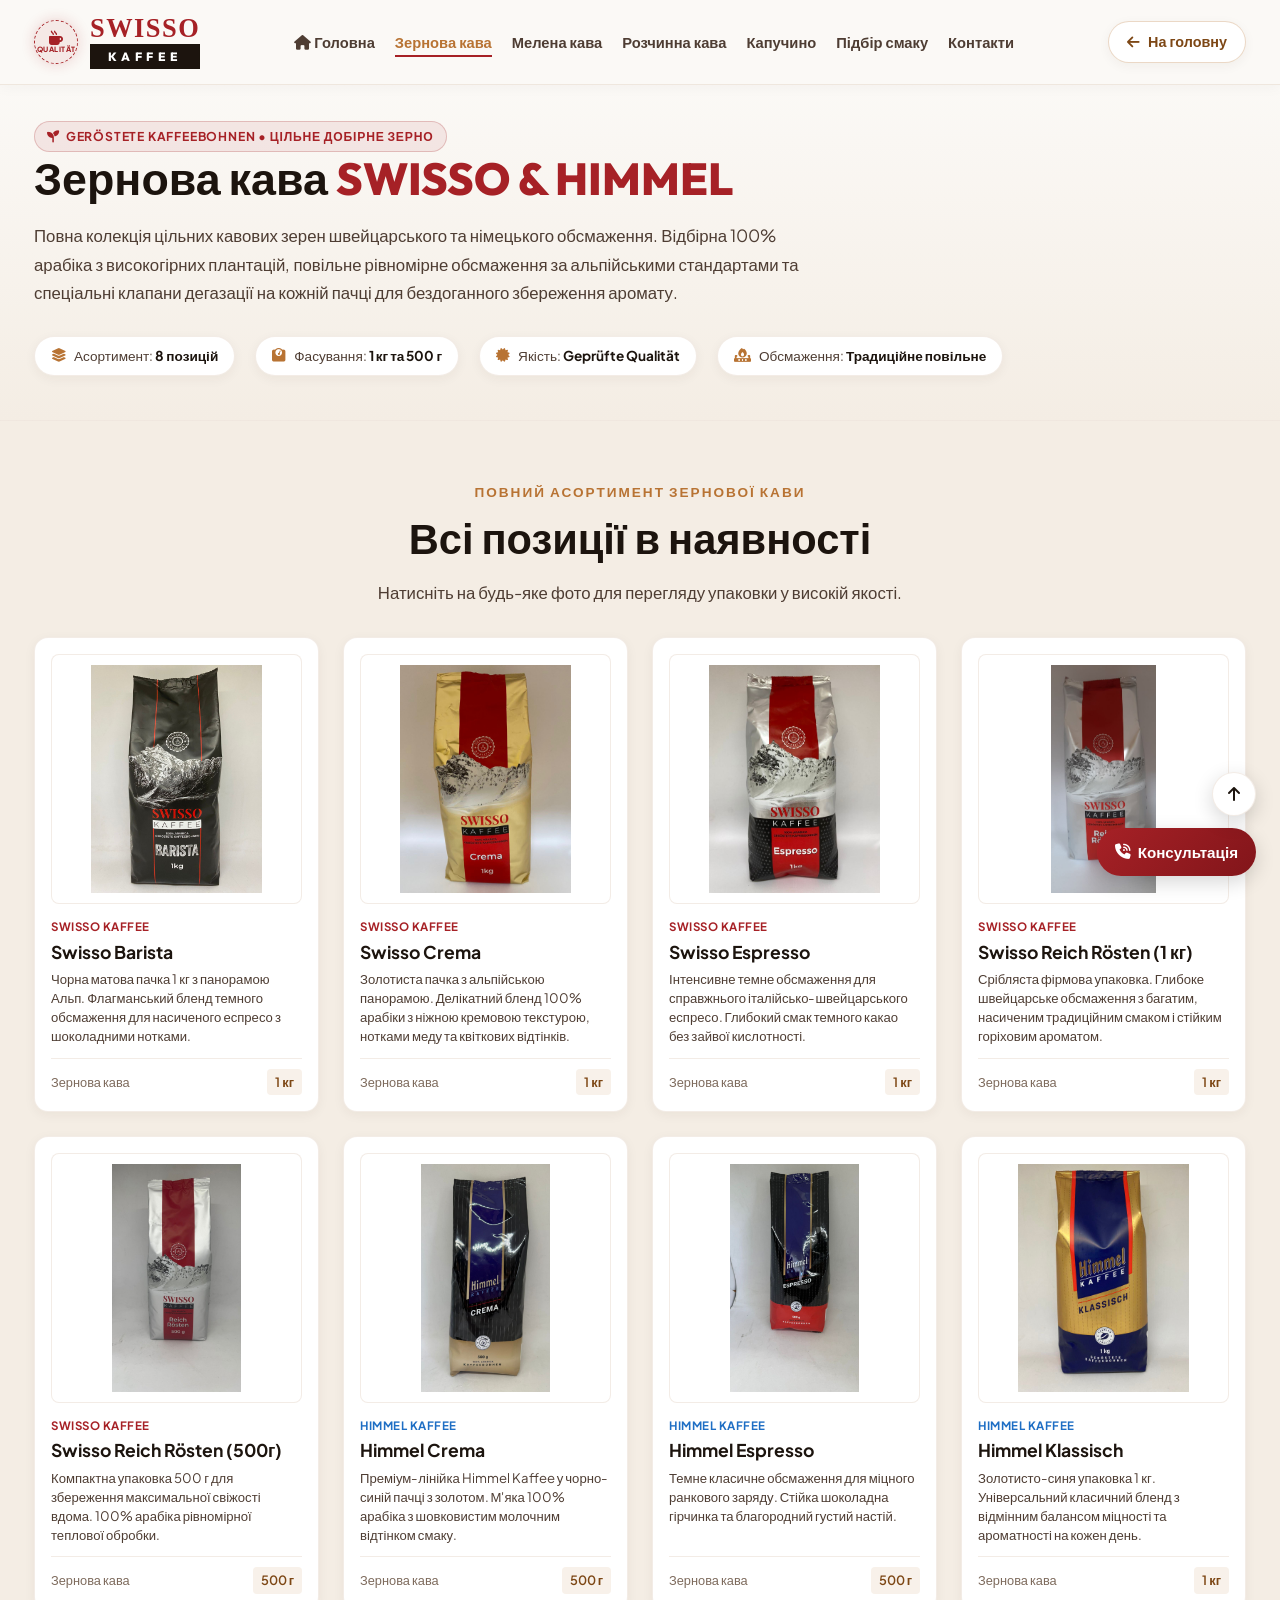
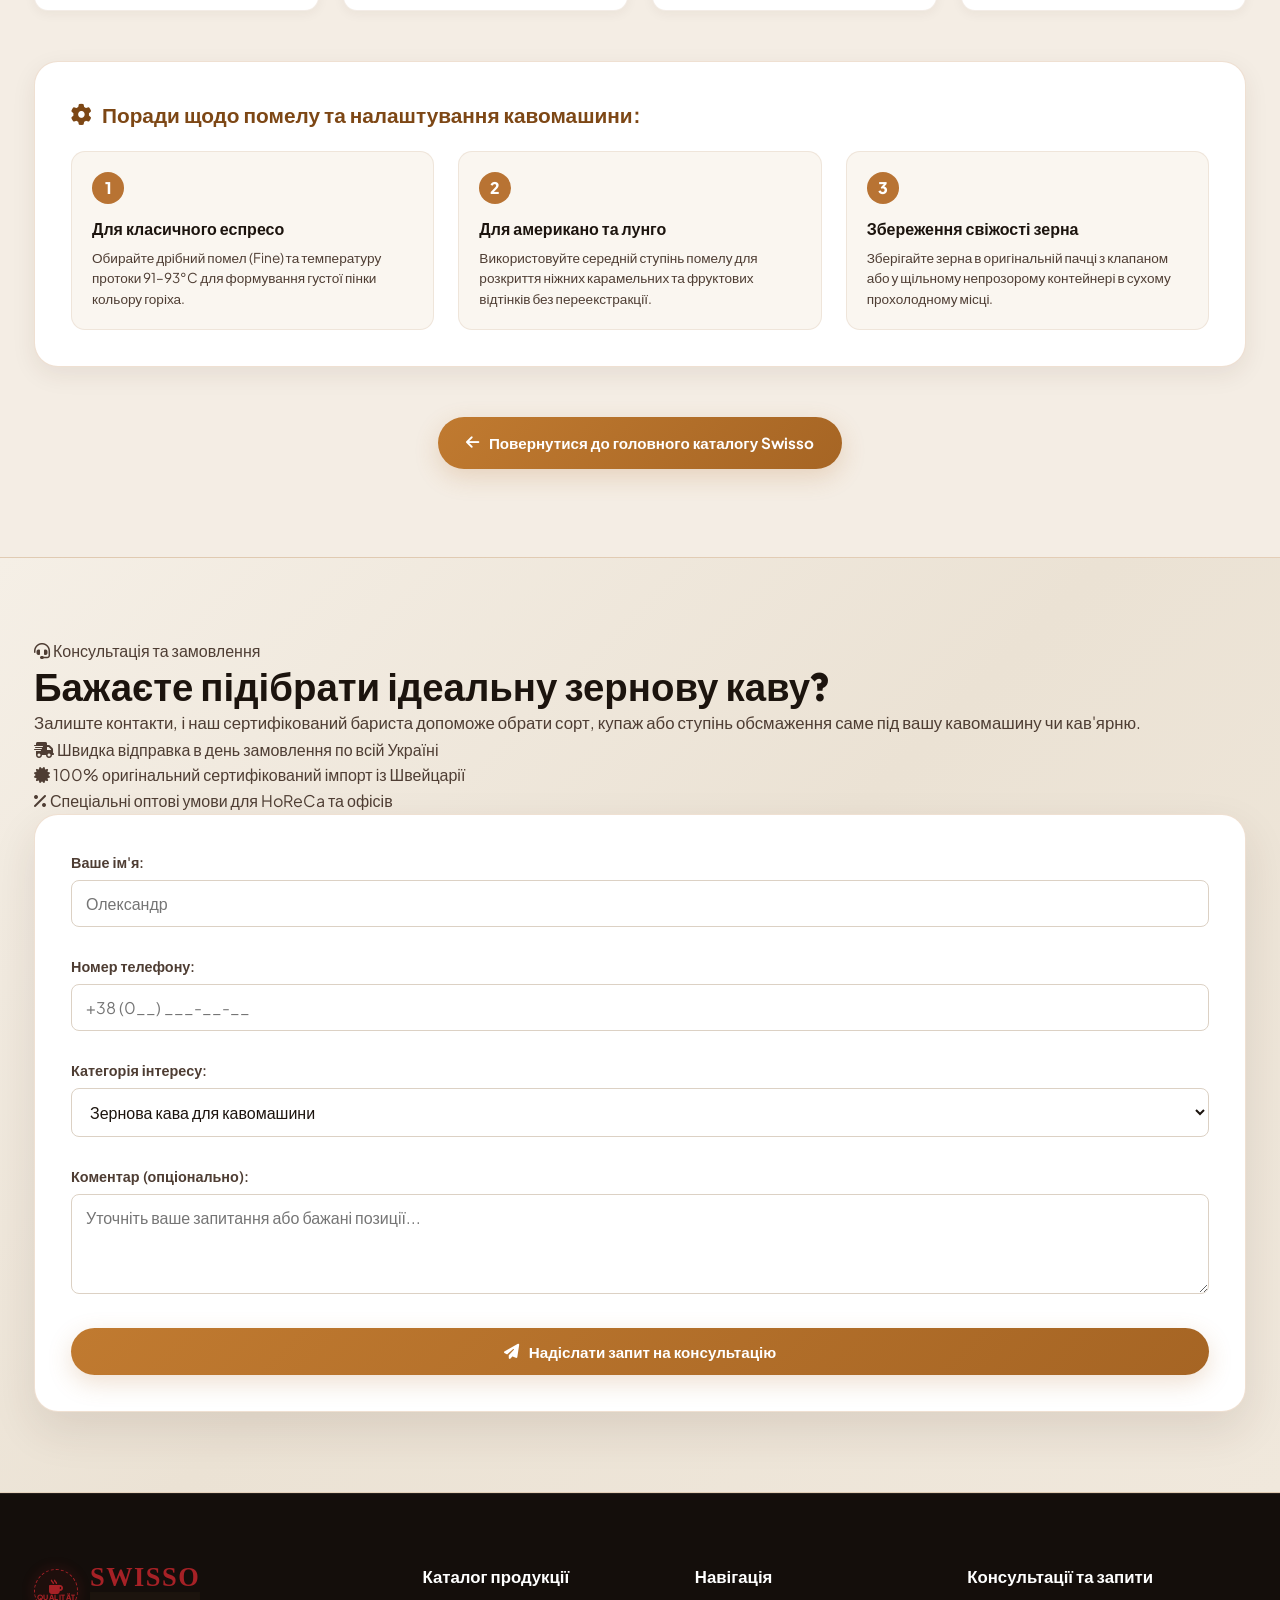
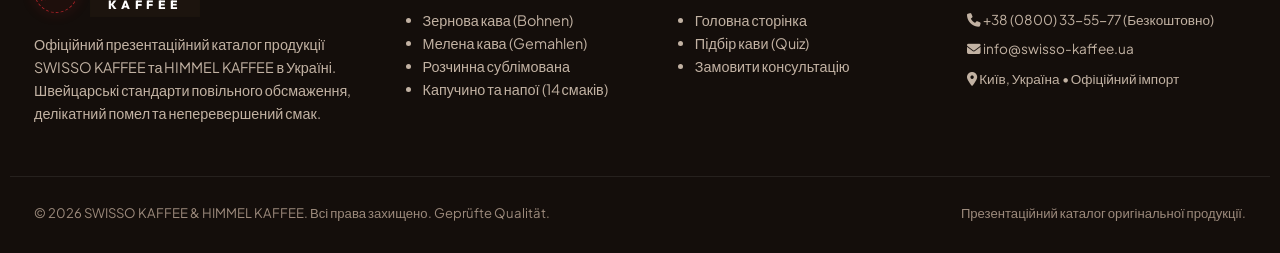
==== commit a4cc83f2: "perf(ux): add LCP preload, floating scroll-to-top, quick consultation CTA, and update sitemap" ====
--- a/beans.html
+++ b/beans.html
@@ -535,6 +535,17 @@
     </div>
   </footer>
 
+  <!-- Floating Quick Actions (Scroll-to-top & Consultation) -->
+  <div class="floating-actions-container" aria-label="Швидкі дії">
+    <button type="button" class="btn-scroll-top" id="btnScrollTop" aria-label="Вгору" onclick="window.scrollTo({top: 0, behavior: 'smooth'})">
+      <i class="fa-solid fa-arrow-up"></i>
+    </button>
+    <a href="index.html#contact-inquiry" class="btn-floating-contact" id="btnFloatingContact" aria-label="Швидка консультація">
+      <i class="fa-solid fa-phone-volume"></i>
+      <span class="floating-contact-label">Консультація</span>
+    </a>
+  </div>
+
   <script src="script.js"></script>
 </body>
 </html>
--- a/styles.css
+++ b/styles.css
@@ -1850,3 +1850,105 @@
     max-width: calc(100vw - 24px);
   }
 }
+
+/* ==========================================================================
+   FLOATING ACTION BUTTONS (Scroll-to-top & Quick Consultation)
+   ========================================================================== */
+.floating-actions-container {
+  position: fixed;
+  bottom: 24px;
+  right: 24px;
+  display: flex;
+  flex-direction: column;
+  align-items: flex-end;
+  gap: 12px;
+  z-index: 990;
+  pointer-events: none;
+}
+
+.btn-scroll-top,
+.btn-floating-contact {
+  pointer-events: auto;
+  box-shadow: 0 6px 20px rgba(0, 0, 0, 0.16);
+  transition: all 0.3s cubic-bezier(0.16, 1, 0.3, 1);
+  display: flex;
+  align-items: center;
+  justify-content: center;
+  text-decoration: none;
+}
+
+.btn-scroll-top {
+  width: 44px;
+  height: 44px;
+  border-radius: 50%;
+  background: var(--bg-card);
+  color: var(--cream-light);
+  border: 1px solid var(--border-glass);
+  font-size: 1rem;
+  cursor: pointer;
+  opacity: 0;
+  visibility: hidden;
+  transform: translateY(16px);
+}
+
+.btn-scroll-top.visible {
+  opacity: 1;
+  visibility: visible;
+  transform: translateY(0);
+}
+
+.btn-scroll-top:hover {
+  background: var(--gold-primary);
+  color: #fff;
+  border-color: var(--gold-primary);
+  transform: translateY(-2px);
+}
+
+.btn-floating-contact {
+  height: 48px;
+  padding: 0 18px;
+  border-radius: 24px;
+  background: linear-gradient(135deg, var(--swisso-red) 0%, var(--swisso-red-dark) 100%);
+  color: #ffffff;
+  font-weight: 600;
+  font-size: 0.95rem;
+  gap: 8px;
+  border: none;
+  cursor: pointer;
+  animation: pulseFloating 3s infinite;
+}
+
+.btn-floating-contact:hover {
+  transform: scale(1.04);
+  box-shadow: 0 8px 25px var(--shadow-red);
+}
+
+@keyframes pulseFloating {
+  0%, 100% {
+    box-shadow: 0 4px 16px rgba(166, 33, 38, 0.3);
+  }
+  50% {
+    box-shadow: 0 6px 24px rgba(166, 33, 38, 0.55);
+  }
+}
+
+@media (max-width: 576px) {
+  .floating-actions-container {
+    bottom: 16px;
+    right: 16px;
+    gap: 8px;
+  }
+  .btn-floating-contact .floating-contact-label {
+    display: none;
+  }
+  .btn-floating-contact {
+    width: 46px;
+    height: 46px;
+    padding: 0;
+    border-radius: 50%;
+  }
+  .btn-scroll-top {
+    width: 42px;
+    height: 42px;
+  }
+}
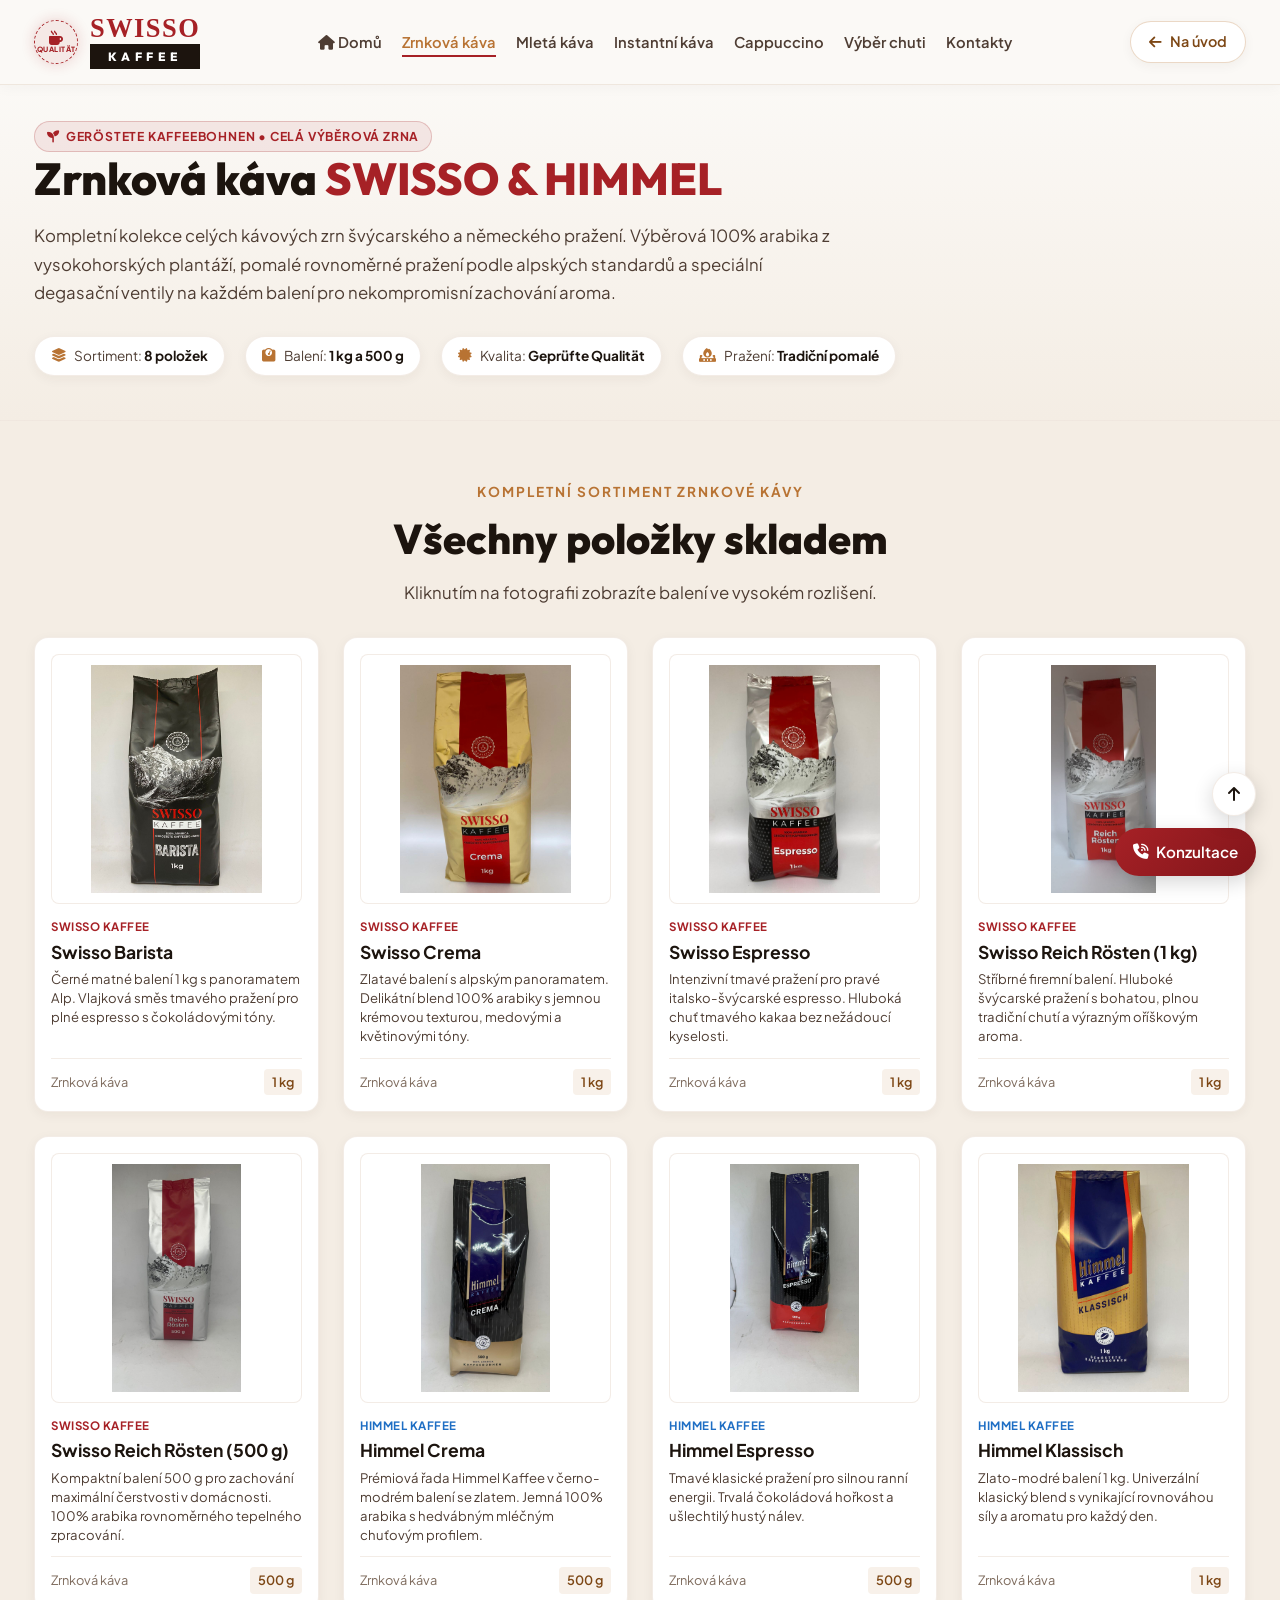
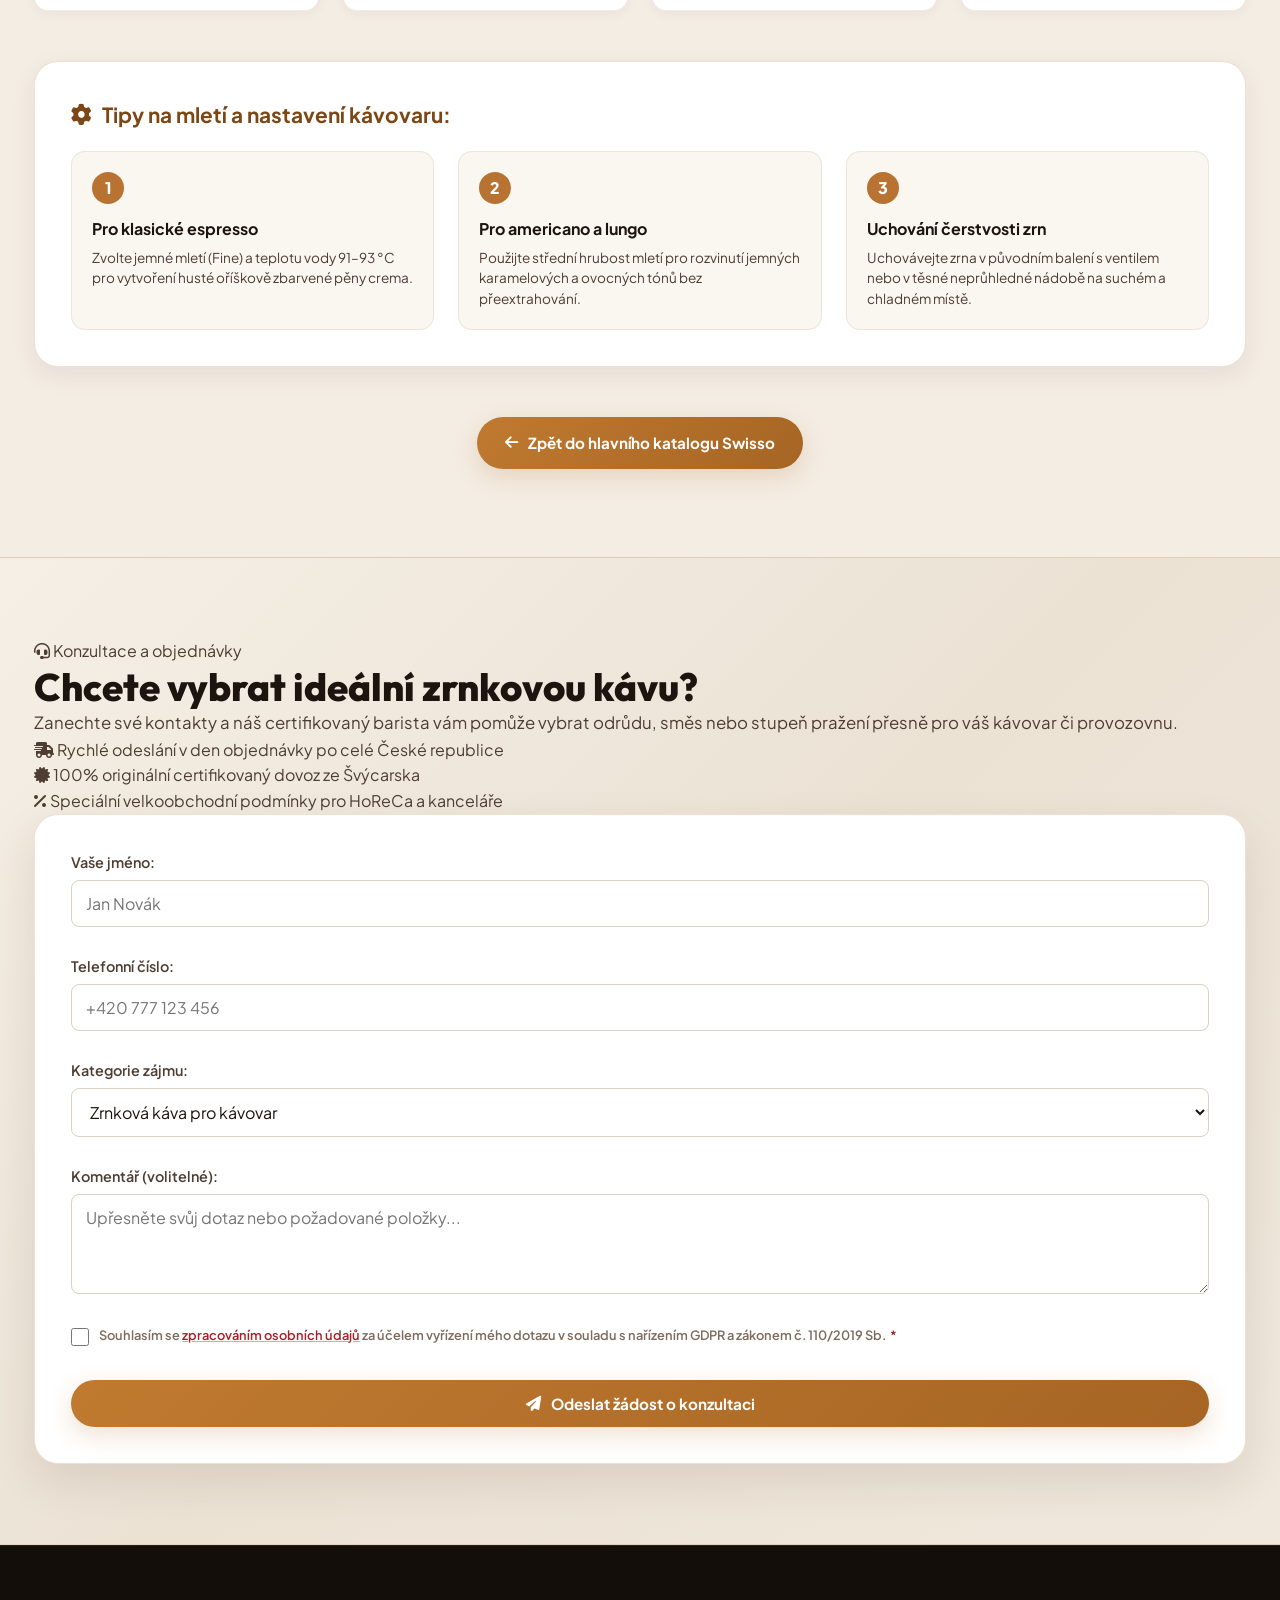
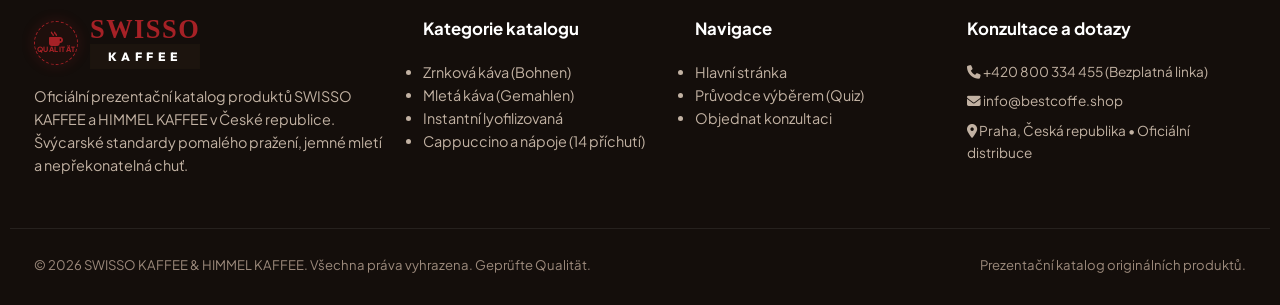
==== commit 5c8d6f9b: "feat: localize website content and currency to Czech language and CZK" ====
--- a/beans.html
+++ b/beans.html
@@ -1,19 +1,38 @@
 <!DOCTYPE html>
-<html lang="uk">
+<html lang="cs">
 <head>
   <meta charset="UTF-8">
   <meta name="viewport" content="width=device-width, initial-scale=1.0, viewport-fit=cover">
-  <title>Зернова кава SWISSO KAFFEE & HIMMEL — Повний каталог (Bohnen)</title>
-  <meta name="description" content="Повний каталог натуральної зернової кави SWISSO KAFFEE та Himmel Kaffee в Україні. Swisso Barista, Crema, Espresso, Reich Rösten, Himmel Klassisch. Швейцарська якість Geprüfte Qualität.">
-  <meta name="keywords" content="Зернова кава Swisso, кава в зернах, Swisso Barista, Swisso Crema, Swisso Espresso, Reich Rösten, Himmel Kaffee, швейцарська кава">
+  <title>Zrnková káva SWISSO KAFFEE & HIMMEL — Kompletní katalog (Bohnen)</title>
+  <meta name="description" content="Kompletní katalog přírodní zrnkové kávy SWISSO KAFFEE a Himmel Kaffee v České republice. Swisso Barista, Crema, Espresso, Reich Rösten, Himmel Klassisch. Švýcarská kvalita Geprüfte Qualität.">
+  <meta name="keywords" content="Zrnková káva Swisso, káva v zrnech, Swisso Barista, Swisso Crema, Swisso Espresso, Reich Rösten, Himmel Kaffee, švýcarská káva Česká republika">
+  <meta name="robots" content="index, follow, max-image-preview:large, max-snippet:-1, max-video-preview:-1">
+
+  <!-- Google tag (gtag.js) -->
+  <script async src="https://www.googletagmanager.com/gtag/js?id=G-PNGMKQB01H"></script>
+  <script>
+    window.dataLayer = window.dataLayer || [];
+    function gtag(){dataLayer.push(arguments);}
+    gtag('js', new Date());
+
+    gtag('config', 'G-PNGMKQB01H');
+  </script>
 
   <!-- Open Graph -->
-  <meta property="og:title" content="Зернова кава SWISSO KAFFEE — Повний каталог">
-  <meta property="og:description" content="Цільні добірні зерна повільного альпійського обсмаження для професійних та домашніх кавомашин.">
+  <meta property="og:site_name" content="SWISSO KAFFEE">
+  <meta property="og:locale" content="cs_CZ">
+  <meta property="og:title" content="Zrnková káva SWISSO KAFFEE — Kompletní katalog">
+  <meta property="og:description" content="Celá výběrová zrna pomalého alpského pražení pro profesionální i domácí kávovary.">
   <meta property="og:type" content="website">
   <meta property="og:url" content="https://bestcoffe.shop/beans.html">
   <meta property="og:image" content="https://bestcoffe.shop/assets/products/beans/swisso_barista_1kg.jpg">
   <link rel="canonical" href="https://bestcoffe.shop/beans.html">
+
+  <!-- Twitter Cards -->
+  <meta name="twitter:card" content="summary_large_image">
+  <meta name="twitter:title" content="Zrnková káva SWISSO KAFFEE — Kompletní katalog">
+  <meta name="twitter:description" content="Celá výběrová zrna pomalého alpského pražení pro profesionální i domácí kávovary.">
+  <meta name="twitter:image" content="https://bestcoffe.shop/assets/products/beans/swisso_barista_1kg.jpg">
 
   <!-- Structured Data (Schema.org JSON-LD) -->
   <script type="application/ld+json">
@@ -26,13 +45,13 @@
           {
             "@type": "ListItem",
             "position": 1,
-            "name": "Головна",
+            "name": "Domů",
             "item": "https://bestcoffe.shop/"
           },
           {
             "@type": "ListItem",
             "position": 2,
-            "name": "Зернова кава",
+            "name": "Zrnková káva",
             "item": "https://bestcoffe.shop/beans.html"
           }
         ]
@@ -41,8 +60,8 @@
         "@type": "CollectionPage",
         "@id": "https://bestcoffe.shop/beans.html#collection",
         "url": "https://bestcoffe.shop/beans.html",
-        "name": "Зернова кава SWISSO KAFFEE & HIMMEL — Повний каталог",
-        "description": "Цільні добірні зерна повільного альпійського обсмаження для професійних та домашніх кавомашин.",
+        "name": "Zrnková káva SWISSO KAFFEE & HIMMEL — Kompletní katalog",
+        "description": "Celá výběrová zrna pomalého alpského pražení pro profesionální i domácí kávovary.",
         "isPartOf": {
           "@type": "WebSite",
           "name": "SWISSO KAFFEE",
@@ -54,58 +73,138 @@
             {
               "@type": "Product",
               "position": 1,
-              "name": "Swisso Barista 100% Arabica 1 кг",
+              "name": "Swisso Barista 100% Arabica 1 kg",
+              "sku": "SWISSO-BEANS-BARISTA-1KG",
               "image": "https://bestcoffe.shop/assets/products/beans/swisso_barista_1kg.jpg",
-              "description": "Флагманська купажна композиція преміальної високогірної арабіки середнього швейцарського обсмаження.",
-              "brand": { "@type": "Brand", "name": "Swisso Kaffee" }
+              "description": "Vlajková směs prémiové vysokohorské arabiky středního švýcarského pražení.",
+              "brand": { "@type": "Brand", "name": "Swisso Kaffee" },
+              "offers": {
+                "@type": "Offer",
+                "url": "https://bestcoffe.shop/beans.html",
+                "priceCurrency": "CZK",
+                "availability": "https://schema.org/InStock",
+                "itemCondition": "https://schema.org/NewCondition",
+                "seller": { "@type": "Organization", "name": "SWISSO KAFFEE" }
+              }
             },
             {
               "@type": "Product",
               "position": 2,
-              "name": "Swisso Crema 1 кг",
+              "name": "Swisso Crema 1 kg",
+              "sku": "SWISSO-BEANS-CREMA-1KG",
               "image": "https://bestcoffe.shop/assets/products/beans/swisso_crema_1kg.jpg",
-              "description": "Збалансований оксамитовий бленд для ніжного еспресо з густою вершковою золотавою пінкою crema.",
-              "brand": { "@type": "Brand", "name": "Swisso Kaffee" }
+              "description": "Vyvážený sametový blend pro jemné espresso s hustou krémovou zlatavou pěnou crema.",
+              "brand": { "@type": "Brand", "name": "Swisso Kaffee" },
+              "offers": {
+                "@type": "Offer",
+                "url": "https://bestcoffe.shop/beans.html",
+                "priceCurrency": "CZK",
+                "availability": "https://schema.org/InStock",
+                "itemCondition": "https://schema.org/NewCondition",
+                "seller": { "@type": "Organization", "name": "SWISSO KAFFEE" }
+              }
             },
             {
               "@type": "Product",
               "position": 3,
-              "name": "Swisso Espresso 1 кг",
+              "name": "Swisso Espresso 1 kg",
+              "sku": "SWISSO-BEANS-ESPRESSO-1KG",
               "image": "https://bestcoffe.shop/assets/products/beans/swisso_espresso_1kg.jpg",
-              "description": "Інтенсивний класичний бленд темного обсмаження для міцного підбадьорливого еспресо.",
-              "brand": { "@type": "Brand", "name": "Swisso Kaffee" }
+              "description": "Intenzivní klasický blend tmavého pražení pro silné povzbuzující espresso.",
+              "brand": { "@type": "Brand", "name": "Swisso Kaffee" },
+              "offers": {
+                "@type": "Offer",
+                "url": "https://bestcoffe.shop/beans.html",
+                "priceCurrency": "CZK",
+                "availability": "https://schema.org/InStock",
+                "itemCondition": "https://schema.org/NewCondition",
+                "seller": { "@type": "Organization", "name": "SWISSO KAFFEE" }
+              }
             },
             {
               "@type": "Product",
               "position": 4,
-              "name": "Swisso Reich Rösten 1 кг",
+              "name": "Swisso Reich Rösten 1 kg",
+              "sku": "SWISSO-BEANS-REICH-1KG",
               "image": "https://bestcoffe.shop/assets/products/beans/swisso_reich_rosten_1kg.jpg",
-              "description": "Багатий глибокий смак повільного альпійського обсмаження з нотами гіркого шоколаду.",
-              "brand": { "@type": "Brand", "name": "Swisso Kaffee" }
+              "description": "Bohatá hluboká chuť pomalého alpského pražení s tóny hořké čokolády.",
+              "brand": { "@type": "Brand", "name": "Swisso Kaffee" },
+              "offers": {
+                "@type": "Offer",
+                "url": "https://bestcoffe.shop/beans.html",
+                "priceCurrency": "CZK",
+                "availability": "https://schema.org/InStock",
+                "itemCondition": "https://schema.org/NewCondition",
+                "seller": { "@type": "Organization", "name": "SWISSO KAFFEE" }
+              }
             },
             {
               "@type": "Product",
               "position": 5,
-              "name": "Himmel Klassisch 1 кг",
+              "name": "Swisso Reich Rösten 500 g",
+              "sku": "SWISSO-BEANS-REICH-500G",
+              "image": "https://bestcoffe.shop/assets/products/beans/swisso_reich_rosten_500g.jpg",
+              "description": "Kompaktní balení 500 g pro zachování maximální čerstvosti doma. 100% arabika rovnoměrného pražení.",
+              "brand": { "@type": "Brand", "name": "Swisso Kaffee" },
+              "offers": {
+                "@type": "Offer",
+                "url": "https://bestcoffe.shop/beans.html",
+                "priceCurrency": "CZK",
+                "availability": "https://schema.org/InStock",
+                "itemCondition": "https://schema.org/NewCondition",
+                "seller": { "@type": "Organization", "name": "SWISSO KAFFEE" }
+              }
+            },
+            {
+              "@type": "Product",
+              "position": 6,
+              "name": "Himmel Crema 500 g",
+              "sku": "HIMMEL-BEANS-CREMA-500G",
+              "image": "https://bestcoffe.shop/assets/products/beans/himmel_crema_500g.jpg",
+              "description": "Prémiová řada Himmel Kaffee. Jemná 100% arabika s hedvábným mléčným chuťovým profilem.",
+              "brand": { "@type": "Brand", "name": "Himmel Kaffee" },
+              "offers": {
+                "@type": "Offer",
+                "url": "https://bestcoffe.shop/beans.html",
+                "priceCurrency": "CZK",
+                "availability": "https://schema.org/InStock",
+                "itemCondition": "https://schema.org/NewCondition",
+                "seller": { "@type": "Organization", "name": "SWISSO KAFFEE" }
+              }
+            },
+            {
+              "@type": "Product",
+              "position": 7,
+              "name": "Himmel Espresso 500 g",
+              "sku": "HIMMEL-BEANS-ESPRESSO-500G",
+              "image": "https://bestcoffe.shop/assets/products/beans/himmel_espresso_500g.jpg",
+              "description": "Tmavé klasické pražení pro silnou ranní dávku energie. Trvalá čokoládová hořkost.",
+              "brand": { "@type": "Brand", "name": "Himmel Kaffee" },
+              "offers": {
+                "@type": "Offer",
+                "url": "https://bestcoffe.shop/beans.html",
+                "priceCurrency": "CZK",
+                "availability": "https://schema.org/InStock",
+                "itemCondition": "https://schema.org/NewCondition",
+                "seller": { "@type": "Organization", "name": "SWISSO KAFFEE" }
+              }
+            },
+            {
+              "@type": "Product",
+              "position": 8,
+              "name": "Himmel Klassisch 1 kg",
+              "sku": "HIMMEL-BEANS-KLASSISCH-1KG",
               "image": "https://bestcoffe.shop/assets/products/beans/himmel_klassisch_1kg.jpg",
-              "description": "Німецький стандарт традиційного смаку з помірною міцністю та м'яким горіховим посмаком.",
-              "brand": { "@type": "Brand", "name": "Himmel Kaffee" }
-            },
-            {
-              "@type": "Product",
-              "position": 6,
-              "name": "Himmel Crema 1 кг",
-              "image": "https://bestcoffe.shop/assets/products/beans/himmel_crema_1kg.jpg",
-              "description": "Делікатний м'який бленд з густою стійкою пінкою та карамельно-вершковими відтінками.",
-              "brand": { "@type": "Brand", "name": "Himmel Kaffee" }
-            },
-            {
-              "@type": "Product",
-              "position": 7,
-              "name": "Himmel Espresso 1 кг",
-              "image": "https://bestcoffe.shop/assets/products/beans/himmel_espresso_1kg.jpg",
-              "description": "Міцний виразний еспресо традиційного темного обсмаження з приємною гірчинкою какао.",
-              "brand": { "@type": "Brand", "name": "Himmel Kaffee" }
+              "description": "Německý standard tradiční chuti s vyváženou silou a jemnou oříškovou dochutí.",
+              "brand": { "@type": "Brand", "name": "Himmel Kaffee" },
+              "offers": {
+                "@type": "Offer",
+                "url": "https://bestcoffe.shop/beans.html",
+                "priceCurrency": "CZK",
+                "availability": "https://schema.org/InStock",
+                "itemCondition": "https://schema.org/NewCondition",
+                "seller": { "@type": "Organization", "name": "SWISSO KAFFEE" }
+              }
             }
           ]
         }
@@ -137,7 +236,7 @@
   <!-- Main Navigation -->
   <header class="navbar" id="navbar">
     <div class="container nav-container">
-      <a href="index.html" class="brand-logo-container" aria-label="Swisso Kaffee Головна">
+      <a href="index.html" class="brand-logo-container" aria-label="Swisso Kaffee Hlavní stránka">
         <div class="brand-stamp">
           <i class="fa-solid fa-mug-hot brand-stamp-icon"></i>
           <span class="brand-stamp-text">QUALITÄT</span>
@@ -150,22 +249,22 @@
 
       <!-- Desktop Navigation Links -->
       <ul class="nav-links" id="navLinks">
-        <li><a href="index.html" class="nav-link"><i class="fa-solid fa-house"></i> Головна</a></li>
-        <li><a href="beans.html" class="nav-link active" style="color: var(--gold-primary);">Зернова кава</a></li>
-        <li><a href="ground.html" class="nav-link">Мелена кава</a></li>
-        <li><a href="instant.html" class="nav-link">Розчинна кава</a></li>
-        <li><a href="cappuccino.html" class="nav-link">Капучино</a></li>
-        <li><a href="index.html#coffee-quiz" class="nav-link">Підбір смаку</a></li>
-        <li><a href="#contact-inquiry" class="nav-link">Контакти</a></li>
+        <li><a href="index.html" class="nav-link"><i class="fa-solid fa-house"></i> Domů</a></li>
+        <li><a href="beans.html" class="nav-link active" style="color: var(--gold-primary);">Zrnková káva</a></li>
+        <li><a href="ground.html" class="nav-link">Mletá káva</a></li>
+        <li><a href="instant.html" class="nav-link">Instantní káva</a></li>
+        <li><a href="cappuccino.html" class="nav-link">Cappuccino</a></li>
+        <li><a href="index.html#coffee-quiz" class="nav-link">Výběr chuti</a></li>
+        <li><a href="#contact-inquiry" class="nav-link">Kontakty</a></li>
       </ul>
 
       <!-- Contact CTA in header -->
       <div class="nav-actions">
         <a href="index.html" class="btn-back-home">
           <i class="fa-solid fa-arrow-left"></i>
-          <span>На головну</span>
+          <span>Na úvod</span>
         </a>
-        <button class="btn-mobile-toggle" id="mobileMenuToggle" aria-label="Меню">
+        <button class="btn-mobile-toggle" id="mobileMenuToggle" aria-label="Menu">
           <i class="fa-solid fa-bars"></i>
         </button>
       </div>
@@ -178,35 +277,35 @@
 
 
       <div class="badge-tag">
-        <i class="fa-solid fa-seedling"></i> Geröstete Kaffeebohnen • Цільне добірне зерно
+        <i class="fa-solid fa-seedling"></i> Geröstete Kaffeebohnen • Celá výběrová zrna
       </div>
 
       <h1 class="page-hero-title">
-        Зернова кава <span>SWISSO & HIMMEL</span>
+        Zrnková káva <span>SWISSO & HIMMEL</span>
       </h1>
 
       <p class="page-hero-desc">
-        Повна колекція цільних кавових зерен швейцарського та німецького обсмаження. 
-        Відбірна 100% арабіка з високогірних плантацій, повільне рівномірне обсмаження за альпійськими стандартами 
-        та спеціальні клапани дегазації на кожній пачці для бездоганного збереження аромату.
+        Kompletní kolekce celých kávových zrn švýcarského a německého pražení. 
+        Výběrová 100% arabika z vysokohorských plantáží, pomalé rovnoměrné pražení podle alpských standardů 
+        a speciální degasační ventily na každém balení pro nekompromisní zachování aroma.
       </p>
 
       <div class="page-stats-strip">
         <div class="stat-pill">
           <i class="fa-solid fa-layer-group"></i>
-          <span>Асортимент: <strong>8 позицій</strong></span>
+          <span>Sortiment: <strong>8 položek</strong></span>
         </div>
         <div class="stat-pill">
           <i class="fa-solid fa-weight-scale"></i>
-          <span>Фасування: <strong>1 кг та 500 г</strong></span>
+          <span>Balení: <strong>1 kg a 500 g</strong></span>
         </div>
         <div class="stat-pill">
           <i class="fa-solid fa-certificate"></i>
-          <span>Якість: <strong>Geprüfte Qualität</strong></span>
+          <span>Kvalita: <strong>Geprüfte Qualität</strong></span>
         </div>
         <div class="stat-pill">
           <i class="fa-solid fa-fire-burner"></i>
-          <span>Обсмаження: <strong>Традиційне повільне</strong></span>
+          <span>Pražení: <strong>Tradiční pomalé</strong></span>
         </div>
       </div>
     </div>
@@ -218,10 +317,10 @@
   <section class="category-section" style="background: var(--bg-secondary); padding-top: 60px;">
     <div class="container">
       <div class="section-header">
-        <div class="section-subtitle">Повний асортимент зернової кави</div>
-        <h2 class="section-title">Всі позиції в наявності</h2>
+        <div class="section-subtitle">Kompletní sortiment zrnkové kávy</div>
+        <h2 class="section-title">Všechny položky skladem</h2>
         <p class="section-desc">
-          Натисніть на будь-яке фото для перегляду упаковки у високій якості.
+          Kliknutím na fotografii zobrazíte balení ve vysokém rozlišení.
         </p>
       </div>
 
@@ -229,112 +328,112 @@
         <!-- Item 1: Barista 1kg -->
         <div class="product-item-card">
           <div class="item-thumb-box" onclick="openLightbox('assets/products/beans/swisso_barista_1kg.jpg', 'SWISSO Barista 1kg')">
-            <img src="assets/products/beans/swisso_barista_1kg.jpg" alt="Swisso Barista 1kg" loading="lazy">
+            <img src="assets/products/beans/swisso_barista_1kg.jpg" alt="Swisso Barista 1kg" loading="lazy" decoding="async">
           </div>
           <span class="item-brand-tag">SWISSO KAFFEE</span>
           <h4 class="item-name">Swisso Barista</h4>
-          <p class="item-desc">Чорна матова пачка 1 кг з панорамою Альп. Флагманський бленд темного обсмаження для насиченого еспресо з шоколадними нотками.</p>
-          <div class="item-meta-bar">
-            <span>Зернова кава</span>
-            <span class="item-weight-badge">1 кг</span>
+          <p class="item-desc">Černé matné balení 1 kg s panoramatem Alp. Vlajková směs tmavého pražení pro plné espresso s čokoládovými tóny.</p>
+          <div class="item-meta-bar">
+            <span>Zrnková káva</span>
+            <span class="item-weight-badge">1 kg</span>
           </div>
         </div>
 
         <!-- Item 2: Crema 1kg -->
         <div class="product-item-card">
           <div class="item-thumb-box" onclick="openLightbox('assets/products/beans/swisso_crema_1kg.jpg', 'SWISSO Crema 1kg')">
-            <img src="assets/products/beans/swisso_crema_1kg.jpg" alt="Swisso Crema 1kg" loading="lazy">
+            <img src="assets/products/beans/swisso_crema_1kg.jpg" alt="Swisso Crema 1kg" loading="lazy" decoding="async">
           </div>
           <span class="item-brand-tag">SWISSO KAFFEE</span>
           <h4 class="item-name">Swisso Crema</h4>
-          <p class="item-desc">Золотиста пачка з альпійською панорамою. Делікатний бленд 100% арабіки з ніжною кремовою текстурою, нотками меду та квіткових відтінків.</p>
-          <div class="item-meta-bar">
-            <span>Зернова кава</span>
-            <span class="item-weight-badge">1 кг</span>
+          <p class="item-desc">Zlatavé balení s alpským panoramatem. Delikátní blend 100% arabiky s jemnou krémovou texturou, medovými a květinovými tóny.</p>
+          <div class="item-meta-bar">
+            <span>Zrnková káva</span>
+            <span class="item-weight-badge">1 kg</span>
           </div>
         </div>
 
         <!-- Item 3: Espresso 1kg -->
         <div class="product-item-card">
           <div class="item-thumb-box" onclick="openLightbox('assets/products/beans/swisso_espresso_1kg.jpg', 'SWISSO Espresso 1kg')">
-            <img src="assets/products/beans/swisso_espresso_1kg.jpg" alt="Swisso Espresso 1kg" loading="lazy">
+            <img src="assets/products/beans/swisso_espresso_1kg.jpg" alt="Swisso Espresso 1kg" loading="lazy" decoding="async">
           </div>
           <span class="item-brand-tag">SWISSO KAFFEE</span>
           <h4 class="item-name">Swisso Espresso</h4>
-          <p class="item-desc">Інтенсивне темне обсмаження для справжнього італійсько-швейцарського еспресо. Глибокий смак темного какао без зайвої кислотності.</p>
-          <div class="item-meta-bar">
-            <span>Зернова кава</span>
-            <span class="item-weight-badge">1 кг</span>
+          <p class="item-desc">Intenzivní tmavé pražení pro pravé italsko-švýcarské espresso. Hluboká chuť tmavého kakaa bez nežádoucí kyselosti.</p>
+          <div class="item-meta-bar">
+            <span>Zrnková káva</span>
+            <span class="item-weight-badge">1 kg</span>
           </div>
         </div>
 
         <!-- Item 4: Reich Rosten 1kg -->
         <div class="product-item-card">
           <div class="item-thumb-box" onclick="openLightbox('assets/products/beans/swisso_reich_rosten_1kg.jpg', 'SWISSO Reich Rösten 1kg')">
-            <img src="assets/products/beans/swisso_reich_rosten_1kg.jpg" alt="Swisso Reich Rösten 1kg" loading="lazy">
+            <img src="assets/products/beans/swisso_reich_rosten_1kg.jpg" alt="Swisso Reich Rösten 1kg" loading="lazy" decoding="async">
           </div>
           <span class="item-brand-tag">SWISSO KAFFEE</span>
-          <h4 class="item-name">Swisso Reich Rösten (1 кг)</h4>
-          <p class="item-desc">Срібляста фірмова упаковка. Глибоке швейцарське обсмаження з багатим, насиченим традиційним смаком і стійким горіховим ароматом.</p>
-          <div class="item-meta-bar">
-            <span>Зернова кава</span>
-            <span class="item-weight-badge">1 кг</span>
+          <h4 class="item-name">Swisso Reich Rösten (1 kg)</h4>
+          <p class="item-desc">Stříbrné firemní balení. Hluboké švýcarské pražení s bohatou, plnou tradiční chutí a výrazným oříškovým aroma.</p>
+          <div class="item-meta-bar">
+            <span>Zrnková káva</span>
+            <span class="item-weight-badge">1 kg</span>
           </div>
         </div>
 
         <!-- Item 5: Reich Rosten 500g -->
         <div class="product-item-card">
           <div class="item-thumb-box" onclick="openLightbox('assets/products/beans/swisso_reich_rosten_500g.jpg', 'SWISSO Reich Rösten 500g')">
-            <img src="assets/products/beans/swisso_reich_rosten_500g.jpg" alt="Swisso Reich Rösten 500g" loading="lazy">
+            <img src="assets/products/beans/swisso_reich_rosten_500g.jpg" alt="Swisso Reich Rösten 500g" loading="lazy" decoding="async">
           </div>
           <span class="item-brand-tag">SWISSO KAFFEE</span>
-          <h4 class="item-name">Swisso Reich Rösten (500г)</h4>
-          <p class="item-desc">Компактна упаковка 500 г для збереження максимальної свіжості вдома. 100% арабіка рівномірної теплової обробки.</p>
-          <div class="item-meta-bar">
-            <span>Зернова кава</span>
-            <span class="item-weight-badge">500 г</span>
+          <h4 class="item-name">Swisso Reich Rösten (500 g)</h4>
+          <p class="item-desc">Kompaktní balení 500 g pro zachování maximální čerstvosti v domácnosti. 100% arabika rovnoměrného tepelného zpracování.</p>
+          <div class="item-meta-bar">
+            <span>Zrnková káva</span>
+            <span class="item-weight-badge">500 g</span>
           </div>
         </div>
 
         <!-- Item 6: Himmel Crema 500g -->
         <div class="product-item-card">
           <div class="item-thumb-box" onclick="openLightbox('assets/products/beans/himmel_crema_500g.jpg', 'Himmel Crema 500g')">
-            <img src="assets/products/beans/himmel_crema_500g.jpg" alt="Himmel Crema 500g" loading="lazy">
+            <img src="assets/products/beans/himmel_crema_500g.jpg" alt="Himmel Crema 500g" loading="lazy" decoding="async">
           </div>
           <span class="item-brand-tag himmel">HIMMEL KAFFEE</span>
           <h4 class="item-name">Himmel Crema</h4>
-          <p class="item-desc">Преміум-лінійка Himmel Kaffee у чорно-синій пачці з золотом. М'яка 100% арабіка з шовковистим молочним відтінком смаку.</p>
-          <div class="item-meta-bar">
-            <span>Зернова кава</span>
-            <span class="item-weight-badge">500 г</span>
+          <p class="item-desc">Prémiová řada Himmel Kaffee v černo-modrém balení se zlatem. Jemná 100% arabika s hedvábným mléčným chuťovým profilem.</p>
+          <div class="item-meta-bar">
+            <span>Zrnková káva</span>
+            <span class="item-weight-badge">500 g</span>
           </div>
         </div>
 
         <!-- Item 7: Himmel Espresso 500g -->
         <div class="product-item-card">
           <div class="item-thumb-box" onclick="openLightbox('assets/products/beans/himmel_espresso_500g.jpg', 'Himmel Espresso 500g')">
-            <img src="assets/products/beans/himmel_espresso_500g.jpg" alt="Himmel Espresso 500g" loading="lazy">
+            <img src="assets/products/beans/himmel_espresso_500g.jpg" alt="Himmel Espresso 500g" loading="lazy" decoding="async">
           </div>
           <span class="item-brand-tag himmel">HIMMEL KAFFEE</span>
           <h4 class="item-name">Himmel Espresso</h4>
-          <p class="item-desc">Темне класичне обсмаження для міцного ранкового заряду. Стійка шоколадна гірчинка та благородний густий настій.</p>
-          <div class="item-meta-bar">
-            <span>Зернова кава</span>
-            <span class="item-weight-badge">500 г</span>
+          <p class="item-desc">Tmavé klasické pražení pro silnou ranní energii. Trvalá čokoládová hořkost a ušlechtilý hustý nálev.</p>
+          <div class="item-meta-bar">
+            <span>Zrnková káva</span>
+            <span class="item-weight-badge">500 g</span>
           </div>
         </div>
 
         <!-- Item 8: Himmel Klassisch 1kg -->
         <div class="product-item-card">
           <div class="item-thumb-box" onclick="openLightbox('assets/products/beans/himmel_klassisch_1kg.jpg', 'Himmel Klassisch 1kg')">
-            <img src="assets/products/beans/himmel_klassisch_1kg.jpg" alt="Himmel Klassisch 1kg" loading="lazy">
+            <img src="assets/products/beans/himmel_klassisch_1kg.jpg" alt="Himmel Klassisch 1kg" loading="lazy" decoding="async">
           </div>
           <span class="item-brand-tag himmel">HIMMEL KAFFEE</span>
           <h4 class="item-name">Himmel Klassisch</h4>
-          <p class="item-desc">Золотисто-синя упаковка 1 кг. Універсальний класичний бленд з відмінним балансом міцності та ароматності на кожен день.</p>
-          <div class="item-meta-bar">
-            <span>Зернова кава</span>
-            <span class="item-weight-badge">1 кг</span>
+          <p class="item-desc">Zlato-modré balení 1 kg. Univerzální klasický blend s vynikající rovnováhou síly a aromatu pro každý den.</p>
+          <div class="item-meta-bar">
+            <span>Zrnková káva</span>
+            <span class="item-weight-badge">1 kg</span>
           </div>
         </div>
       </div>
@@ -342,23 +441,23 @@
       <!-- Brewing Tips Box -->
       <div class="prep-guide-box">
         <div class="prep-guide-title">
-          <i class="fa-solid fa-gear"></i> Поради щодо помелу та налаштування кавомашини:
+          <i class="fa-solid fa-gear"></i> Tipy na mletí a nastavení kávovaru:
         </div>
         <div class="prep-steps-grid">
           <div class="prep-step-card">
             <div class="step-num-badge">1</div>
-            <h4>Для класичного еспресо</h4>
-            <p>Обирайте дрібний помел (Fine) та температуру протоки 91–93°C для формування густої пінки кольору горіха.</p>
+            <h4>Pro klasické espresso</h4>
+            <p>Zvolte jemné mletí (Fine) a teplotu vody 91–93 °C pro vytvoření husté oříškově zbarvené pěny crema.</p>
           </div>
           <div class="prep-step-card">
             <div class="step-num-badge">2</div>
-            <h4>Для американо та лунго</h4>
-            <p>Використовуйте середній ступінь помелу для розкриття ніжних карамельних та фруктових відтінків без переекстракції.</p>
+            <h4>Pro americano a lungo</h4>
+            <p>Použijte střední hrubost mletí pro rozvinutí jemných karamelových a ovocných tónů bez přeextrahování.</p>
           </div>
           <div class="prep-step-card">
             <div class="step-num-badge">3</div>
-            <h4>Збереження свіжості зерна</h4>
-            <p>Зберігайте зерна в оригінальній пачці з клапаном або у щільному непрозорому контейнері в сухому прохолодному місці.</p>
+            <h4>Uchování čerstvosti zrn</h4>
+            <p>Uchovávejte zrna v původním balení s ventilem nebo v těsné neprůhledné nádobě na suchém a chladném místě.</p>
           </div>
         </div>
       </div>
@@ -366,7 +465,7 @@
       <!-- Back to main page button -->
       <div style="text-align: center; margin: 40px 0;">
         <a href="index.html#zernova-kava" class="btn-primary" style="display: inline-flex; align-items: center; gap: 10px;">
-          <i class="fa-solid fa-arrow-left"></i> Повернутися до головного каталогу Swisso
+          <i class="fa-solid fa-arrow-left"></i> Zpět do hlavního katalogu Swisso
         </a>
       </div>
     </div>
@@ -379,25 +478,25 @@
     <div class="container contact-inquiry-container">
       <div class="inquiry-info-card">
         <div class="inquiry-badge">
-          <i class="fa-solid fa-headset"></i> Консультація та замовлення
-        </div>
-        <h2 class="inquiry-title">Бажаєте підібрати ідеальну зернову каву?</h2>
+          <i class="fa-solid fa-headset"></i> Konzultace a objednávky
+        </div>
+        <h2 class="inquiry-title">Chcete vybrat ideální zrnkovou kávu?</h2>
         <p class="inquiry-desc">
-          Залиште контакти, і наш сертифікований бариста допоможе обрати сорт, купаж або ступінь обсмаження саме під вашу кавомашину чи кав'ярню.
+          Zanechte své kontakty a náš certifikovaný barista vám pomůže vybrat odrůdu, směs nebo stupeň pražení přesně pro váš kávovar či provozovnu.
         </p>
 
         <div class="inquiry-advantages">
           <div class="adv-item">
             <i class="fa-solid fa-truck-fast"></i>
-            <span>Швидка відправка в день замовлення по всій Україні</span>
+            <span>Rychlé odeslání v den objednávky po celé České republice</span>
           </div>
           <div class="adv-item">
             <i class="fa-solid fa-certificate"></i>
-            <span>100% оригінальний сертифікований імпорт із Швейцарії</span>
+            <span>100% originální certifikovaný dovoz ze Švýcarska</span>
           </div>
           <div class="adv-item">
             <i class="fa-solid fa-percent"></i>
-            <span>Спеціальні оптові умови для HoReCa та офісів</span>
+            <span>Speciální velkoobchodní podmínky pro HoReCa a kanceláře</span>
           </div>
         </div>
       </div>
@@ -405,33 +504,49 @@
       <div class="inquiry-form-card">
         <form class="inquiry-form-layout" id="consultationInquiryForm">
           <div class="form-group">
-            <label for="inquiryName">Ваше ім'я:</label>
-            <input type="text" id="inquiryName" name="name" class="form-control" placeholder="Олександр" required>
+            <label for="inquiryName">Vaše jméno:</label>
+            <input type="text" id="inquiryName" name="name" class="form-control" placeholder="Jan Novák" required>
           </div>
 
           <div class="form-group">
-            <label for="inquiryPhone">Номер телефону:</label>
-            <input type="tel" id="inquiryPhone" name="phone" class="form-control" placeholder="+38 (0__) ___-__-__" pattern="[\+]?[0-9\s\(\)\-]{7,25}" title="Введіть коректний номер телефону" required>
+            <label for="inquiryPhone">Telefonní číslo:</label>
+            <input type="tel" id="inquiryPhone" name="phone" class="form-control" placeholder="+420 777 123 456" pattern="[\+]?[0-9\s\(\)\-]{7,25}" title="Zadejte platné telefonní číslo" required>
           </div>
 
           <div class="form-group">
-            <label for="inquiryTopic">Категорія інтересу:</label>
+            <label for="inquiryTopic">Kategorie zájmu:</label>
             <select id="inquiryTopic" name="topic" class="form-control">
-              <option value="Зернова кава для кавомашини" selected>Зернова кава для кавомашини</option>
-              <option value="Мелена кава для дому / офісу">Мелена кава для дому / офісу</option>
-              <option value="Сублімована розчинна кава">Сублімована розчинна кава</option>
-              <option value="Капучино та десертні напої">Капучино та десертні напої (1 кг)</option>
-              <option value="Оптове замовлення / Співпраця">Оптове замовлення / Співпраця</option>
+              <option value="Zrnková káva pro kávovar" selected>Zrnková káva pro kávovar</option>
+              <option value="Mletá káva pro domácnost / kancelář">Mletá káva pro domácnost / kancelář</option>
+              <option value="Instantní lyofilizovaná káva">Instantní lyofilizovaná káva</option>
+              <option value="Cappuccino a dezertní nápoje">Cappuccino a dezertní nápoje (1 kg)</option>
+              <option value="Velkoobchodní objednávka / Spolupráce">Velkoobchodní objednávka / Spolupráce</option>
             </select>
           </div>
 
           <div class="form-group">
-            <label for="inquiryMessage">Коментар (опціонально):</label>
-            <textarea id="inquiryMessage" name="message" class="form-control" rows="3" placeholder="Уточніть ваше запитання або бажані позиції..."></textarea>
+            <label for="inquiryMessage">Komentář (volitelné):</label>
+            <textarea id="inquiryMessage" name="message" class="form-control" rows="3" placeholder="Upřesněte svůj dotaz nebo požadované položky..."></textarea>
+          </div>
+
+                    <!-- GDPR Consent (povinné pro EU/ČR) -->
+          <div class="form-group form-group-gdpr">
+            <label class="gdpr-checkbox-label">
+              <input type="checkbox" id="gdprConsent" name="gdpr_consent" required>
+              <span class="gdpr-checkbox-text">
+                Souhlasím se <a href="#" class="gdpr-link">zpracováním osobních údajů</a> za účelem vyřízení mého dotazu v souladu s nařízením GDPR a zákonem č. 110/2019 Sb.
+                <span class="gdpr-required">*</span>
+              </span>
+            </label>
+          </div>
+
+          <!-- Honeypot (antispam) -->
+          <div style="position:absolute;left:-9999px;" aria-hidden="true">
+            <input type="text" name="website" tabindex="-1" autocomplete="off">
           </div>
 
           <button type="submit" class="btn-primary btn-submit-full">
-            <i class="fa-solid fa-paper-plane"></i> Надіслати запит на консультацію
+            <i class="fa-solid fa-paper-plane"></i> Odeslat žádost o konzultaci
           </button>
         </form>
       </div>
@@ -450,7 +565,7 @@
   <!-- Toast Notification Container -->
   <div class="toast-notification" id="toastNotification">
     <i class="fa-solid fa-circle-check"></i>
-    <span id="toastMessage">Повідомлення</span>
+    <span id="toastMessage">Zpráva</span>
   </div>
 
   <!-- Success Confirmation Modal (AGENT_RULES Rule 2) -->
@@ -459,12 +574,12 @@
       <div class="success-icon-badge">
         <i class="fa-solid fa-check"></i>
       </div>
-      <h3 class="success-modal-title">Запит успішно надіслано!</h3>
+      <h3 class="success-modal-title">Žádost byla úspěšně odeslána!</h3>
       <p class="success-modal-desc" id="successModalDesc">
-        Дякуємо! Ваш запит на консультацію отримано. Наш експерт зв'яжеться з вами протягом 15 хвилин.
+        Děkujeme! Váš požadavek na konzultaci byl přijat. Náš specialista se vám ozve do 15 minut.
       </p>
       <button type="button" class="btn-success-close" onclick="closeSuccessModal()">
-        Зрозуміло
+        Rozumím
       </button>
     </div>
   </div>
@@ -484,68 +599,68 @@
           </div>
         </div>
         <p class="footer-tagline">
-          Офіційний презентаційний каталог продукції SWISSO KAFFEE та HIMMEL KAFFEE в Україні. 
-          Швейцарські стандарти повільного обсмаження, делікатний помел та неперевершений смак.
+          Oficiální prezentační katalog produktů SWISSO KAFFEE a HIMMEL KAFFEE v České republice. 
+          Švýcarské standardy pomalého pražení, jemné mletí a nepřekonatelná chuť.
         </p>
       </div>
 
       <div class="footer-col">
-        <h4 class="footer-col-title">Каталог продукції</h4>
+        <h4 class="footer-col-title">Kategorie katalogu</h4>
         <ul class="footer-nav-list">
-          <li><a href="beans.html">Зернова кава (Bohnen)</a></li>
-          <li><a href="ground.html">Мелена кава (Gemahlen)</a></li>
-          <li><a href="instant.html">Розчинна сублімована</a></li>
-          <li><a href="cappuccino.html">Капучино та напої (14 смаків)</a></li>
+          <li><a href="beans.html">Zrnková káva (Bohnen)</a></li>
+          <li><a href="ground.html">Mletá káva (Gemahlen)</a></li>
+          <li><a href="instant.html">Instantní lyofilizovaná</a></li>
+          <li><a href="cappuccino.html">Cappuccino a nápoje (14 příchutí)</a></li>
         </ul>
       </div>
 
       <div class="footer-col">
-        <h4 class="footer-col-title">Навігація</h4>
+        <h4 class="footer-col-title">Navigace</h4>
         <ul class="footer-nav-list">
-          <li><a href="index.html">Головна сторінка</a></li>
-          <li><a href="index.html#coffee-quiz">Підбір кави (Quiz)</a></li>
-          <li><a href="#contact-inquiry">Замовити консультацію</a></li>
+          <li><a href="index.html">Hlavní stránka</a></li>
+          <li><a href="index.html#coffee-quiz">Průvodce výběrem (Quiz)</a></li>
+          <li><a href="#contact-inquiry">Objednat konzultaci</a></li>
         </ul>
       </div>
 
       <div class="footer-col">
-        <h4 class="footer-col-title">Консультації та запити</h4>
+        <h4 class="footer-col-title">Konzultace a dotazy</h4>
         <div class="footer-contact-item">
           <i class="fa-solid fa-phone"></i>
-          <span>+38 (0800) 33-55-77 (Безкоштовно)</span>
+          <span>+420 800 334 455 (Bezplatná linka)</span>
         </div>
         <div class="footer-contact-item">
           <i class="fa-solid fa-envelope"></i>
-          <span>info@swisso-kaffee.ua</span>
+          <span>info@bestcoffe.shop</span>
         </div>
         <div class="footer-contact-item">
           <i class="fa-solid fa-location-dot"></i>
-          <span>Київ, Україна • Офіційний імпорт</span>
+          <span>Praha, Česká republika • Oficiální distribuce</span>
         </div>
       </div>
     </div>
 
     <div class="container footer-bottom">
       <div>
-        © 2026 SWISSO KAFFEE & HIMMEL KAFFEE. Всі права захищено. Geprüfte Qualität.
+        © 2026 SWISSO KAFFEE & HIMMEL KAFFEE. Všechna práva vyhrazena. Geprüfte Qualität.
       </div>
       <div>
-        Презентаційний каталог оригінальної продукції.
+        Prezentační katalog originálních produktů.
       </div>
     </div>
   </footer>
 
   <!-- Floating Quick Actions (Scroll-to-top & Consultation) -->
-  <div class="floating-actions-container" aria-label="Швидкі дії">
-    <button type="button" class="btn-scroll-top" id="btnScrollTop" aria-label="Вгору" onclick="window.scrollTo({top: 0, behavior: 'smooth'})">
+  <div class="floating-actions-container" aria-label="Rychlé akce">
+    <button type="button" class="btn-scroll-top" id="btnScrollTop" aria-label="Nahoru" onclick="window.scrollTo({top: 0, behavior: 'smooth'})">
       <i class="fa-solid fa-arrow-up"></i>
     </button>
-    <a href="index.html#contact-inquiry" class="btn-floating-contact" id="btnFloatingContact" aria-label="Швидка консультація">
+    <a href="index.html#contact-inquiry" class="btn-floating-contact" id="btnFloatingContact" aria-label="Rychlá konzultace">
       <i class="fa-solid fa-phone-volume"></i>
-      <span class="floating-contact-label">Консультація</span>
+      <span class="floating-contact-label">Konzultace</span>
     </a>
   </div>
 
-  <script src="script.js"></script>
+  <script src="script.js" defer></script>
 </body>
 </html>
--- a/styles.css
+++ b/styles.css
@@ -1952,3 +1952,53 @@
     height: 42px;
   }
 }
+
+/* ==========================================================================
+   GDPR CONSENT — Czech Market Compliance
+   ========================================================================== */
+
+.form-group-gdpr {
+  margin-top: 0.25rem;
+}
+
+.gdpr-checkbox-label {
+  display: flex;
+  align-items: flex-start;
+  gap: 0.65rem;
+  cursor: pointer;
+}
+
+.gdpr-checkbox-label input[type="checkbox"] {
+  flex-shrink: 0;
+  width: 18px;
+  height: 18px;
+  margin-top: 2px;
+  accent-color: var(--swisso-red);
+  cursor: pointer;
+  border-radius: 3px;
+}
+
+.gdpr-checkbox-text {
+  font-size: 0.8rem;
+  color: var(--cream-dark);
+  line-height: 1.5;
+}
+
+.gdpr-link {
+  color: var(--swisso-red);
+  text-decoration: underline;
+  text-decoration-color: rgba(166, 33, 38, 0.4);
+  transition: color var(--transition-fast);
+}
+
+.gdpr-link:hover {
+  color: var(--swisso-red-dark);
+  text-decoration-color: var(--swisso-red-dark);
+}
+
+.gdpr-required {
+  color: var(--swisso-red);
+  font-weight: 600;
+  margin-left: 2px;
+}
+
